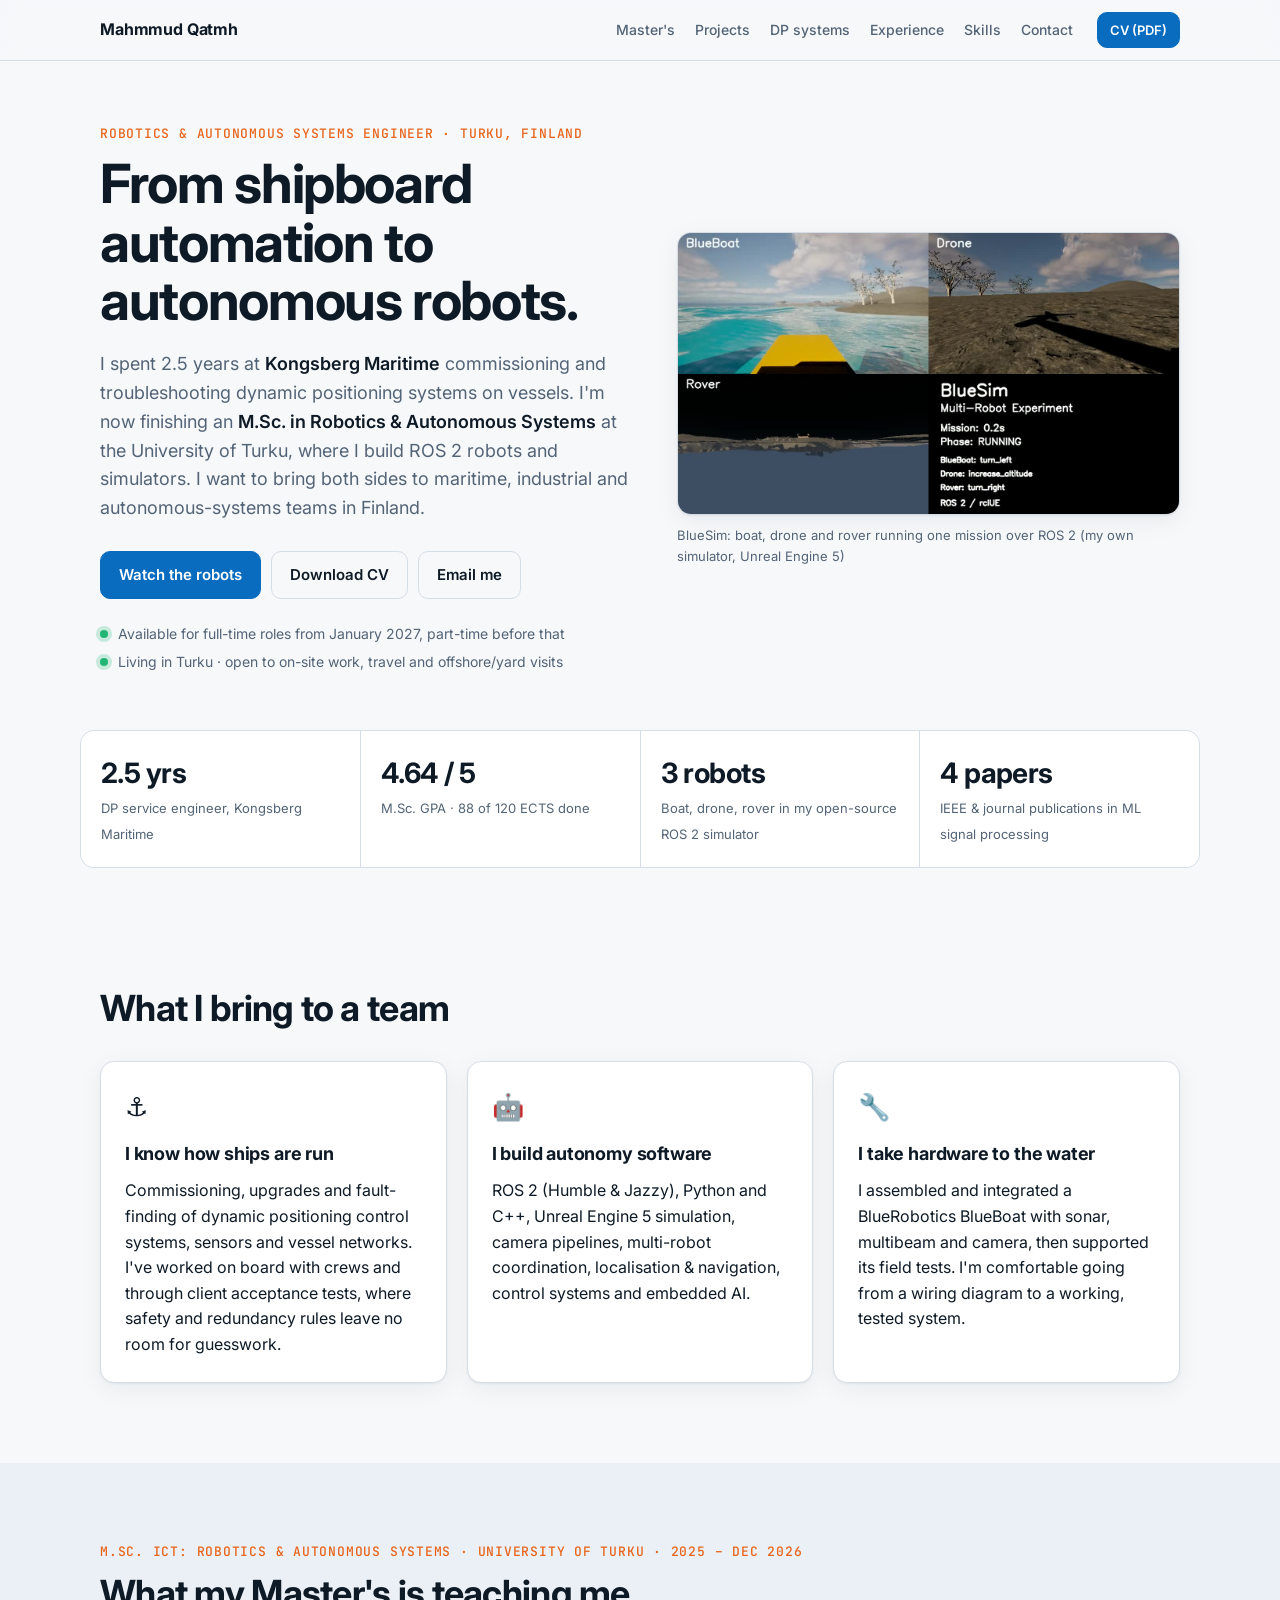
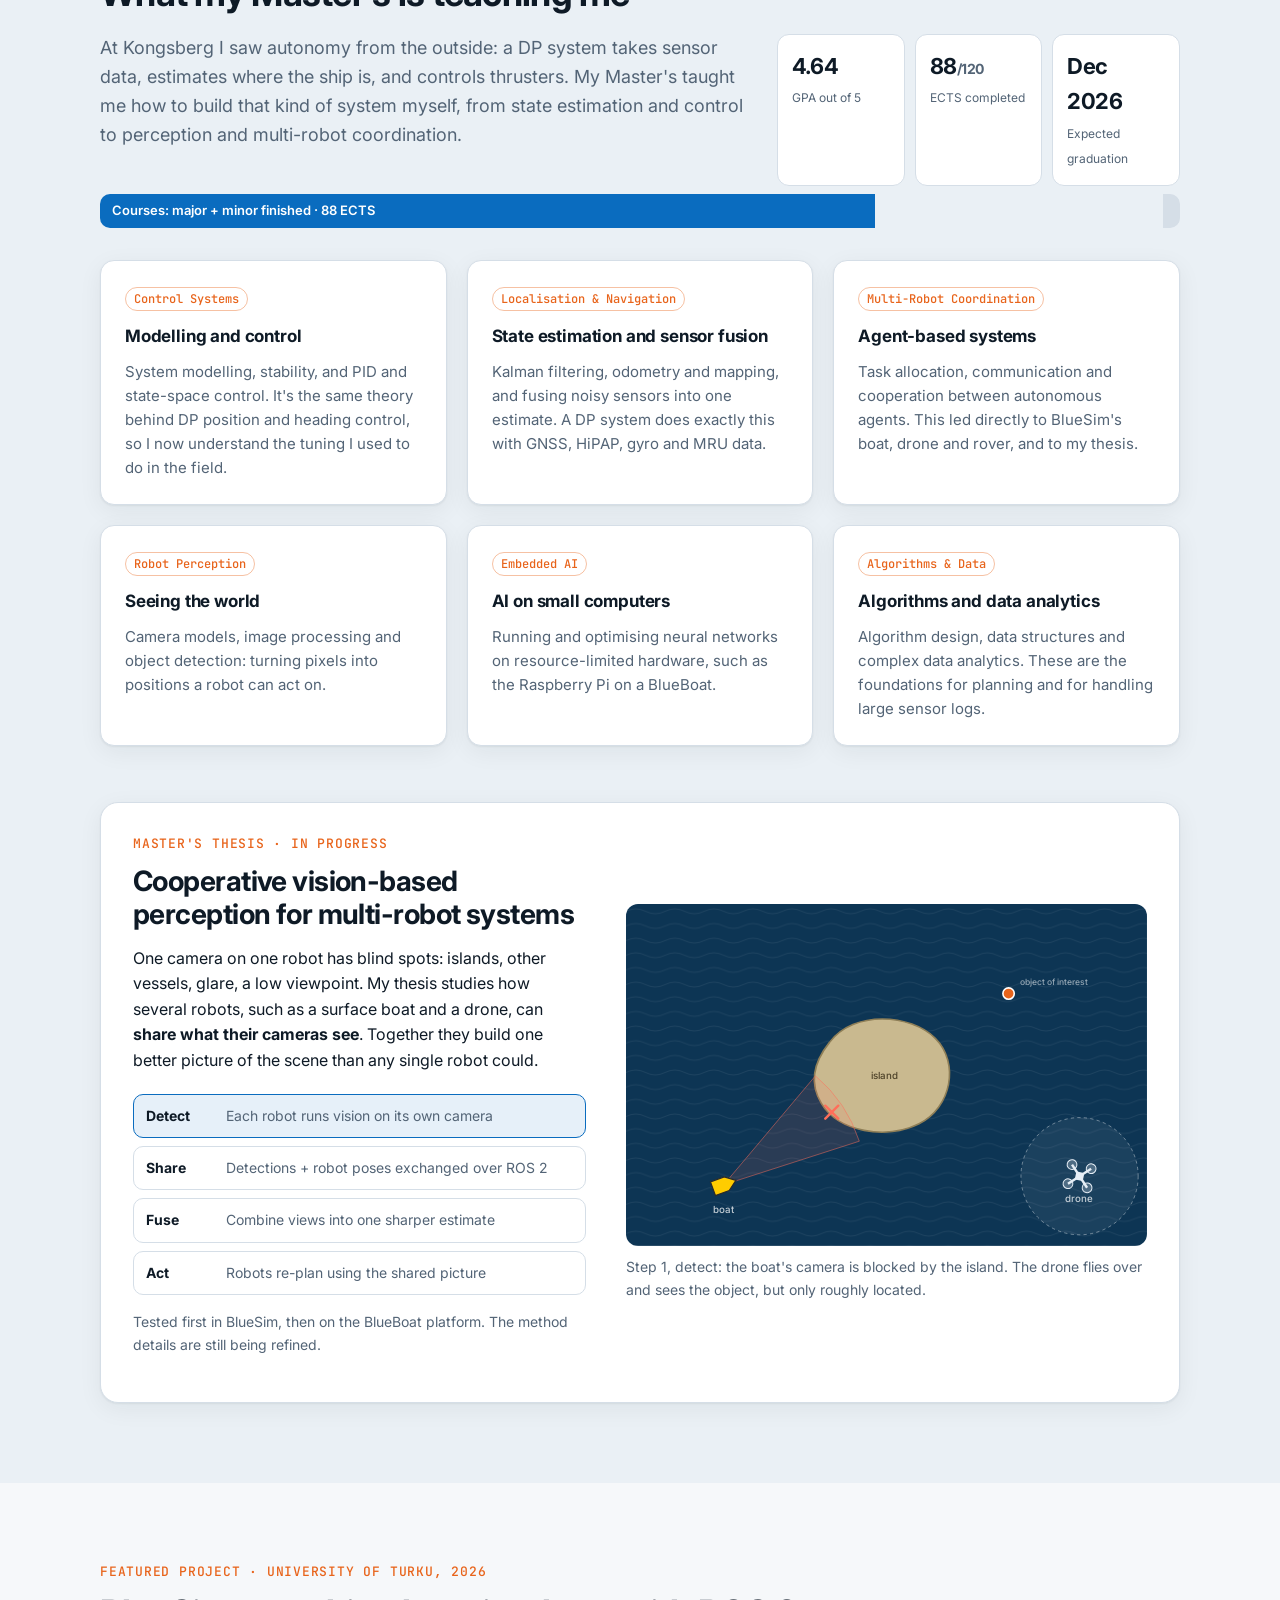
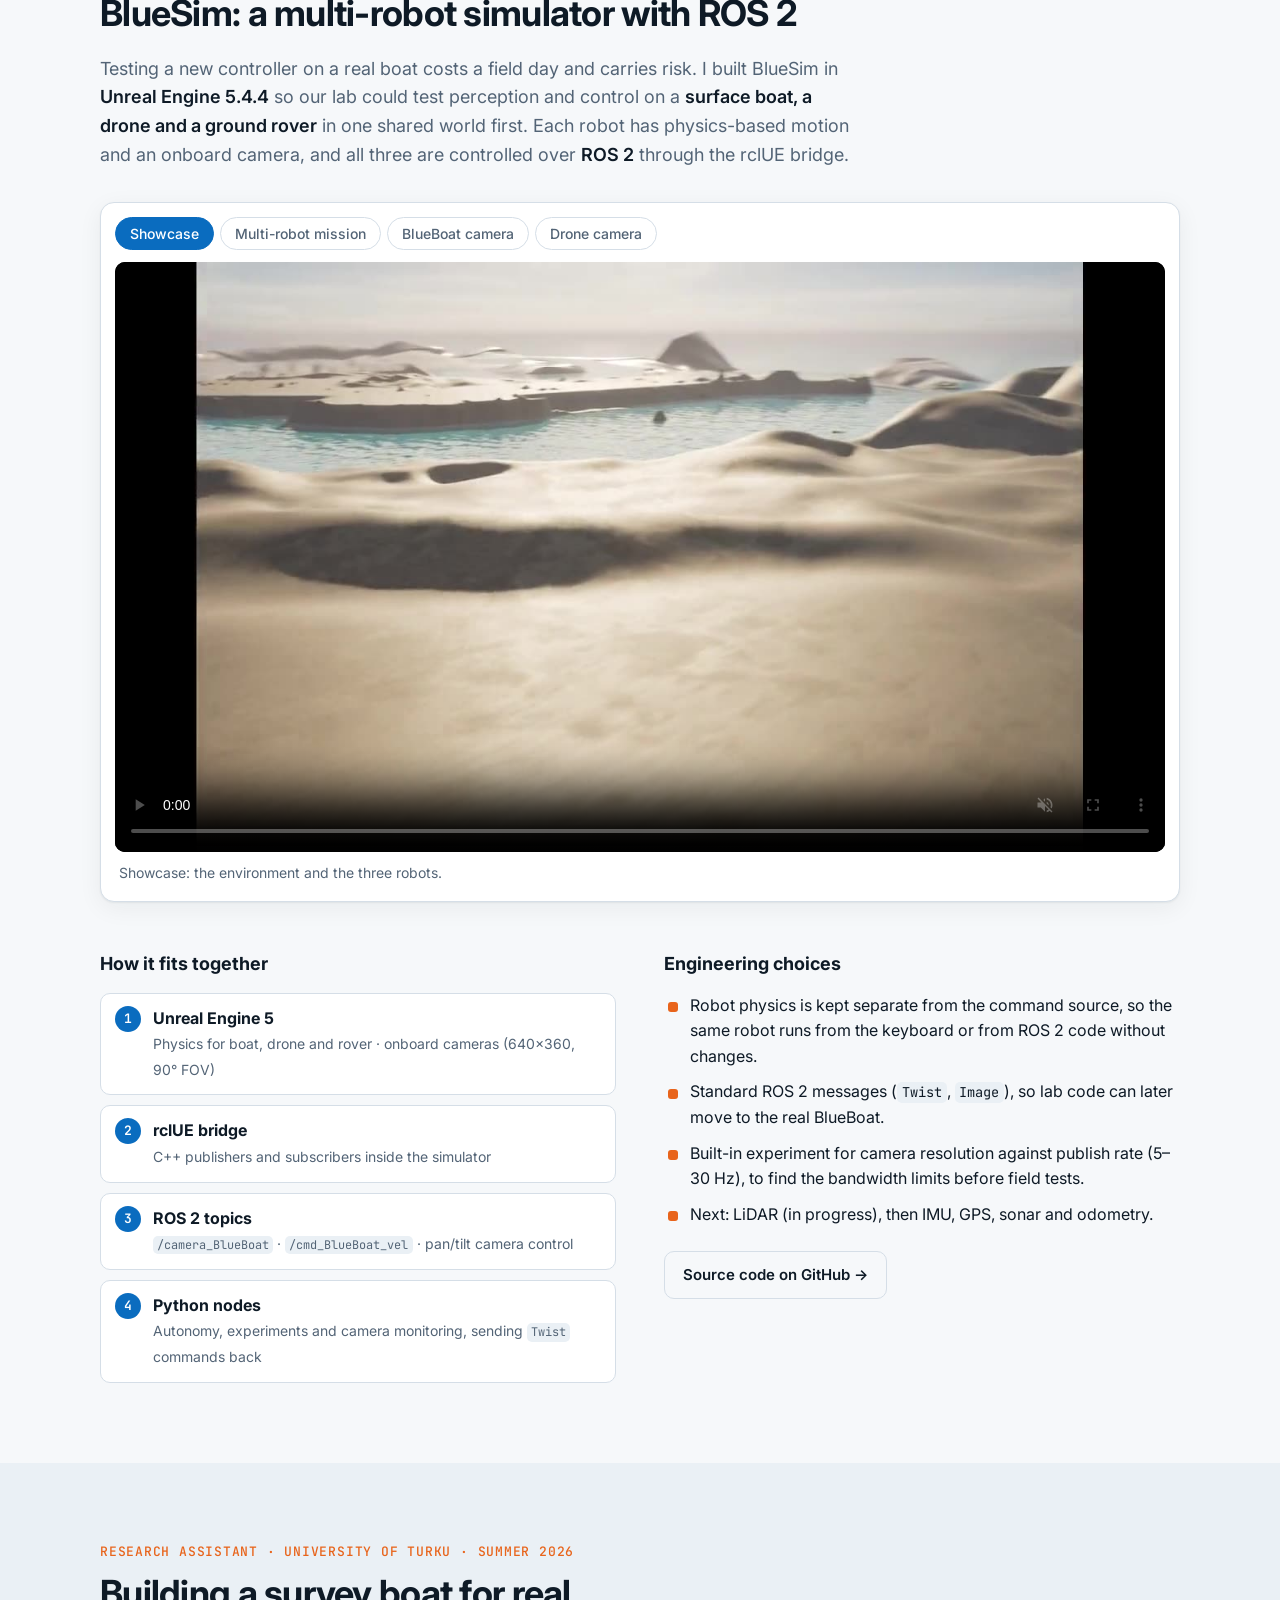
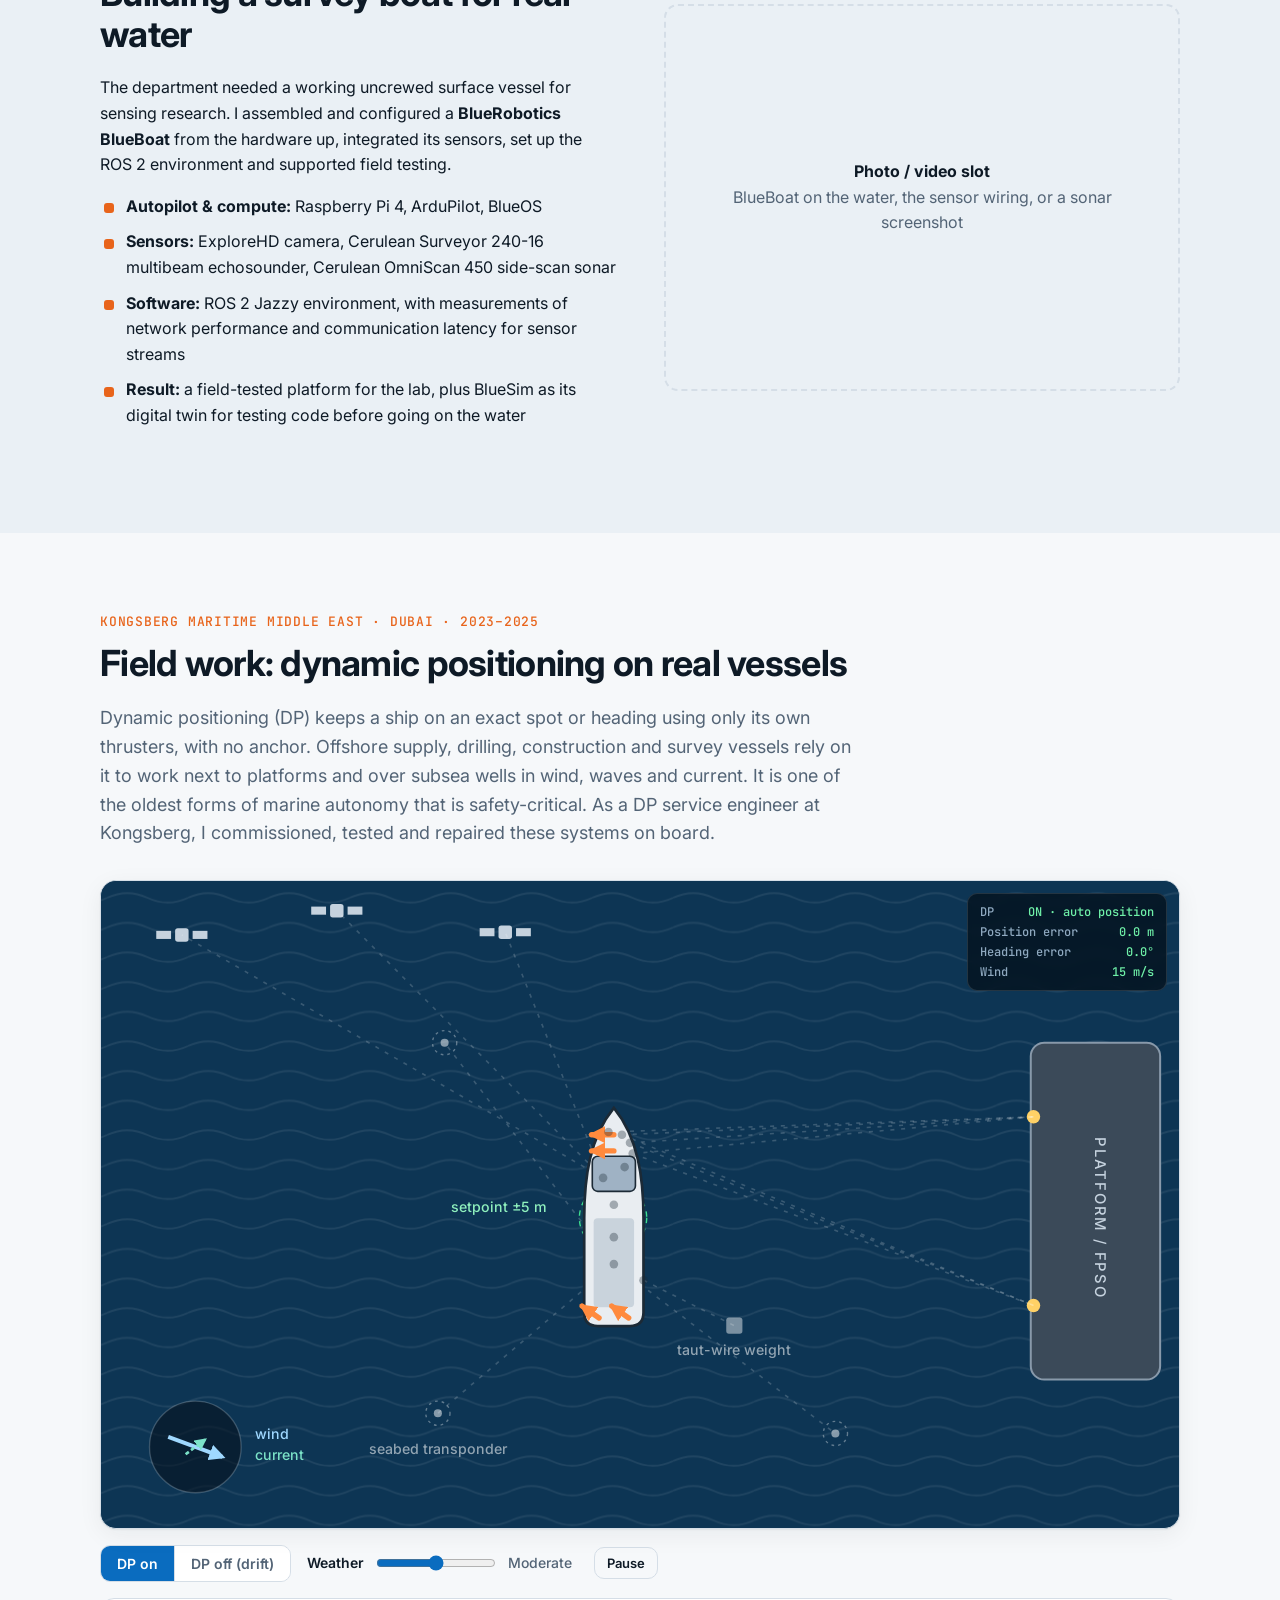
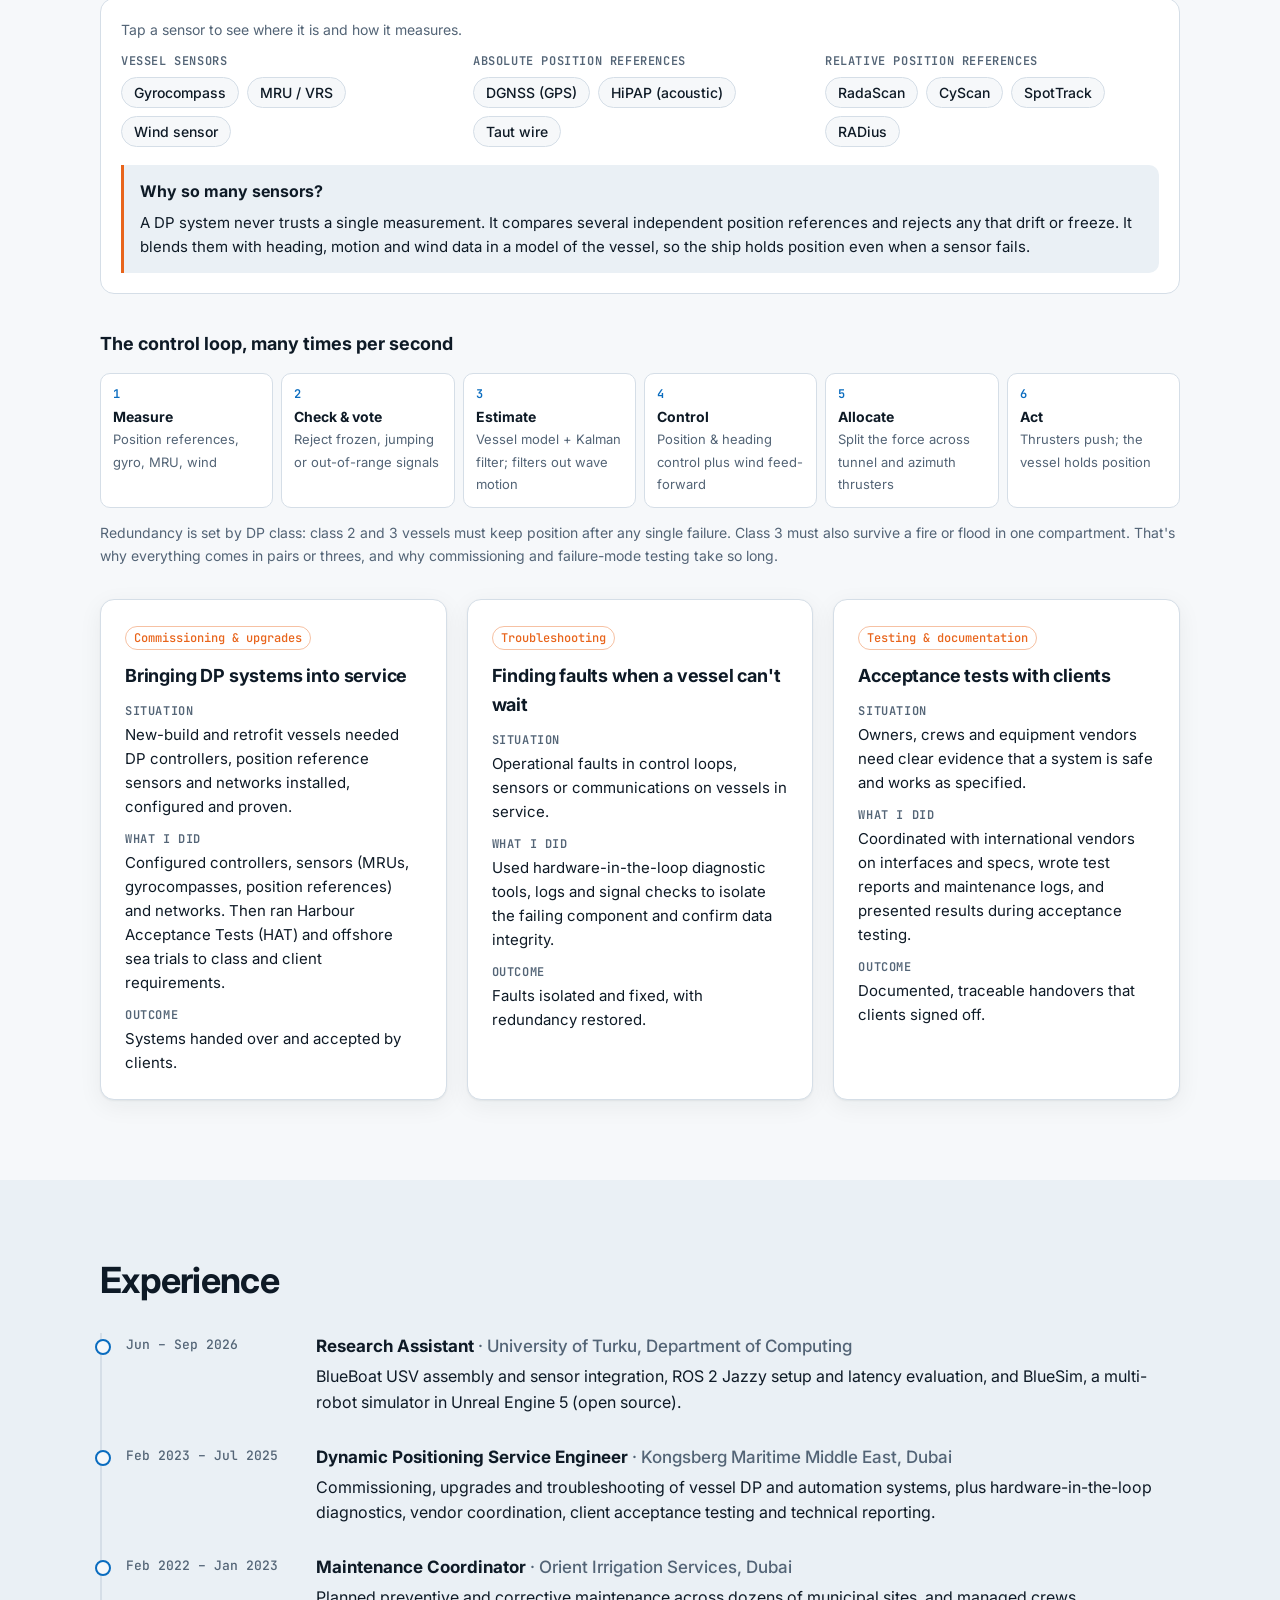
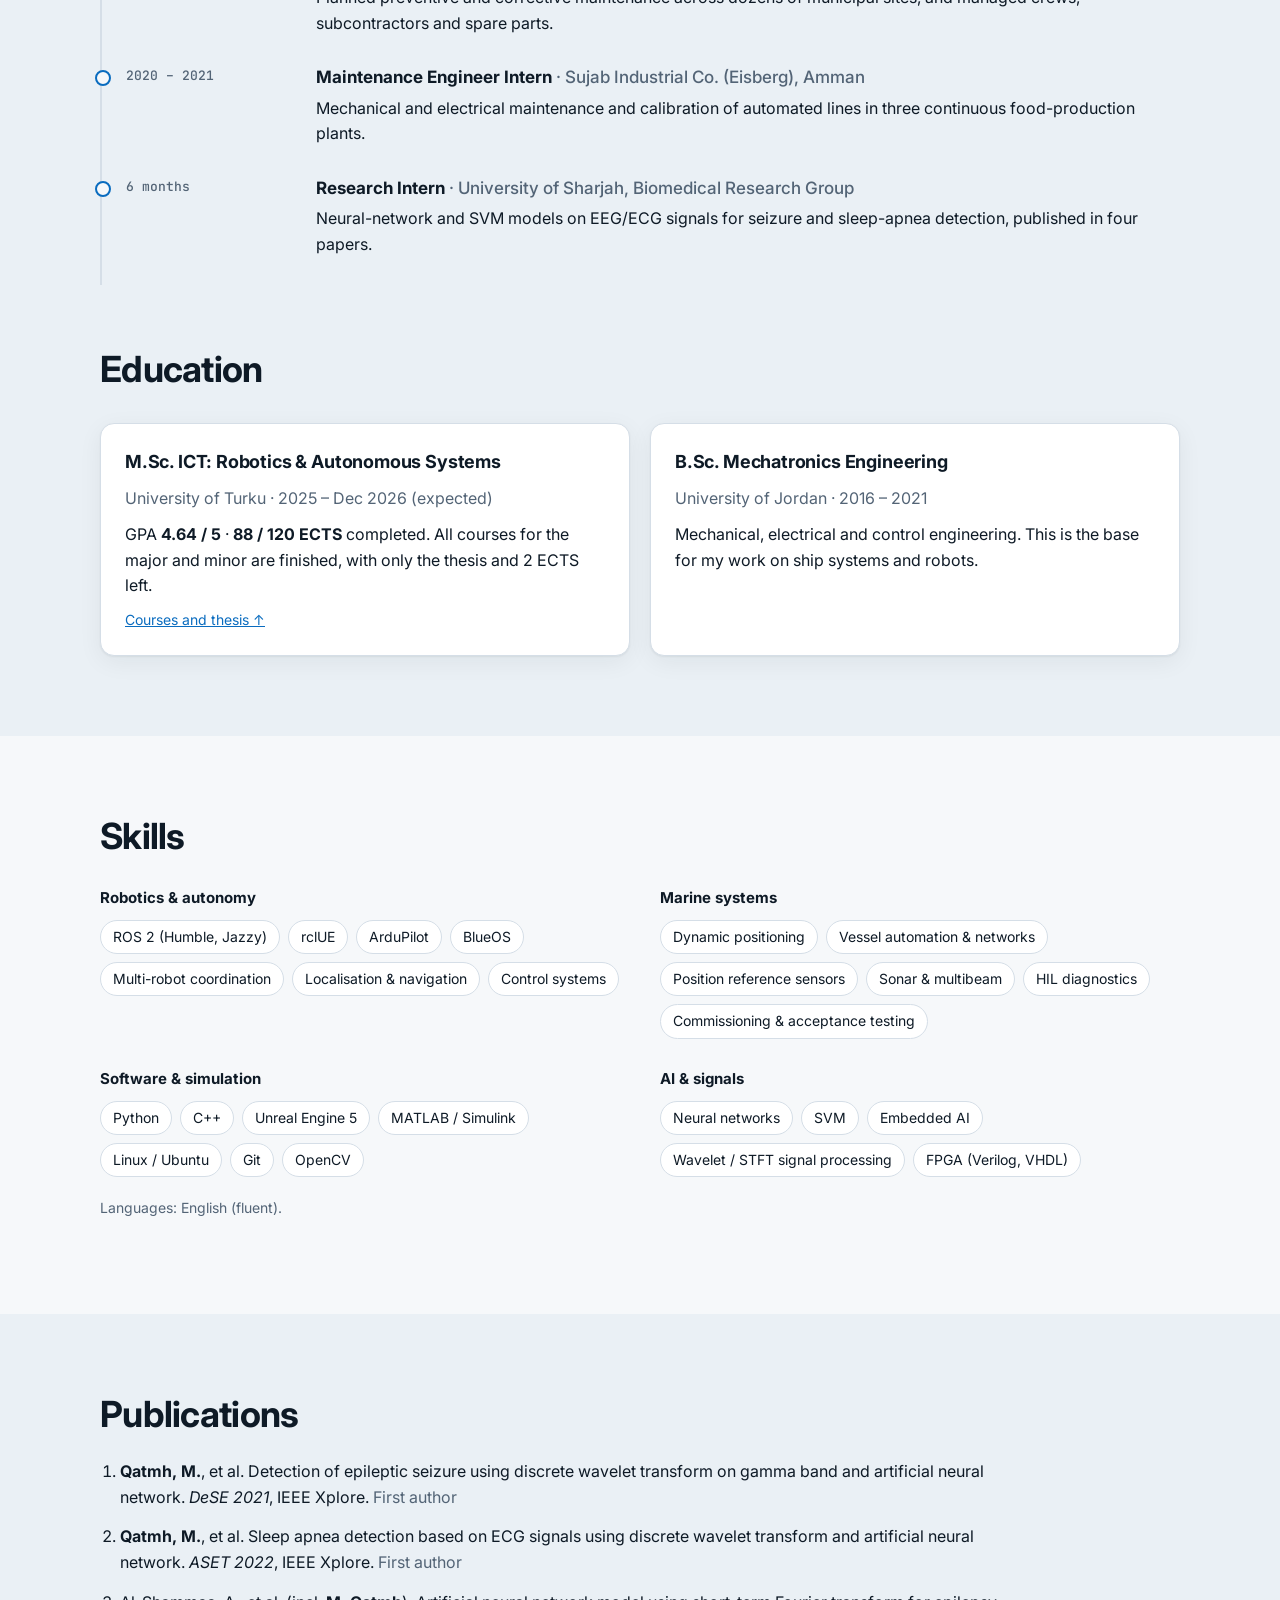
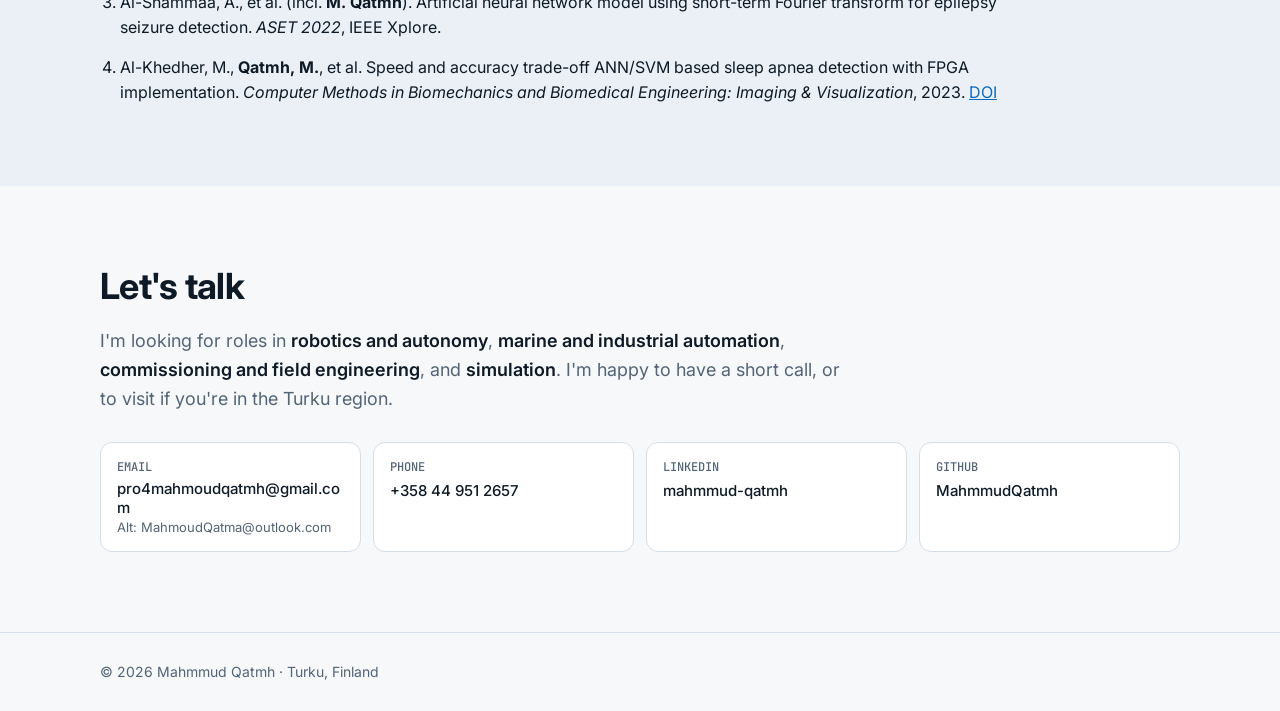
==== index.html @ 2e76149d "Add DP system animation, Master's & thesis section, email panel with both addresses Co-Authored-By: " ====
<!doctype html>
<html lang="en">
<head>
  <meta charset="utf-8">
  <meta name="viewport" content="width=device-width, initial-scale=1">
  <title>Mahmmud Qatmh · Robotics & Marine Automation Engineer</title>
  <meta name="description" content="Robotics and autonomous systems engineer in Turku, Finland. 2.5 years commissioning Kongsberg dynamic positioning systems on ships, M.Sc. Robotics & Autonomous Systems (University of Turku), ROS 2 and Unreal Engine multi-robot simulation.">
  <meta property="og:title" content="Mahmmud Qatmh · Robotics & Marine Automation Engineer">
  <meta property="og:description" content="Ship automation in the field + ROS 2 autonomy research. Based in Turku, Finland.">
  <meta property="og:image" content="media/bluesim-multirobot.jpg">
  <link rel="preconnect" href="https://fonts.googleapis.com">
  <link rel="preconnect" href="https://fonts.gstatic.com" crossorigin>
  <link href="https://fonts.googleapis.com/css2?family=Inter:wght@400;500;600;700&family=JetBrains+Mono:wght@400;500&display=swap" rel="stylesheet">
  <link rel="stylesheet" href="styles.css">
</head>
<body>

<header class="nav">
  <div class="wrap nav-inner">
    <a class="brand" href="#top">Mahmmud Qatmh</a>
    <nav class="nav-links" aria-label="Sections">
      <a href="#msc">Master's</a>
      <a href="#bluesim">Projects</a>
      <a href="#field">DP systems</a>
      <a href="#experience">Experience</a>
      <a href="#skills">Skills</a>
      <a href="#contact">Contact</a>
    </nav>
    <a class="btn btn-small" href="Mahmmud_Qatmh_CV.pdf" download>CV (PDF)</a>
  </div>
</header>

<main id="top">

  <!-- ============ HERO ============ -->
  <section class="hero">
    <div class="wrap hero-grid">
      <div>
        <p class="eyebrow">Robotics &amp; Autonomous Systems Engineer · Turku, Finland</p>
        <h1>From shipboard automation to autonomous robots.</h1>
        <p class="lead">
          I spent 2.5 years at <strong>Kongsberg Maritime</strong> commissioning and troubleshooting
          dynamic positioning systems on vessels. I'm now finishing an
          <strong>M.Sc. in Robotics &amp; Autonomous Systems</strong> at the University of Turku,
          where I build ROS&nbsp;2 robots and simulators. I want to bring both sides to
          maritime, industrial and autonomous-systems teams in Finland.
        </p>
        <div class="cta-row">
          <a class="btn" href="#bluesim">Watch the robots</a>
          <a class="btn btn-ghost" href="Mahmmud_Qatmh_CV.pdf" download>Download CV</a>
          <button type="button" class="btn btn-ghost" data-open-email>Email me</button>
        </div>
        <ul class="status">
          <li><span class="dot"></span>Available for full-time roles from January 2027, part-time before that</li>
          <li><span class="dot"></span>Living in Turku · open to on-site work, travel and offshore/yard visits</li>
          <!-- ADD if true: "Residence permit allows work in Finland" and your Finnish level, e.g. "Finnish: A2, studying" -->
        </ul>
      </div>
      <figure class="hero-media">
        <video src="media/bluesim-multirobot.mp4" poster="media/bluesim-multirobot.jpg" autoplay muted loop playsinline aria-label="BlueSim multi-robot experiment: boat, drone and rover controlled over ROS 2"></video>
        <figcaption>BlueSim: boat, drone and rover running one mission over ROS&nbsp;2 (my own simulator, Unreal Engine 5)</figcaption>
      </figure>
    </div>

    <div class="wrap facts">
      <div class="fact"><b>2.5 yrs</b><span>DP service engineer, Kongsberg Maritime</span></div>
      <div class="fact"><b>4.64 / 5</b><span>M.Sc. GPA · 88 of 120 ECTS done</span></div>
      <div class="fact"><b>3 robots</b><span>Boat, drone, rover in my open-source ROS&nbsp;2 simulator</span></div>
      <div class="fact"><b>4 papers</b><span>IEEE &amp; journal publications in ML signal processing</span></div>
    </div>
  </section>

  <!-- ============ WHAT I BRING ============ -->
  <section class="section">
    <div class="wrap">
      <h2 class="h2">What I bring to a team</h2>
      <div class="cards three">
        <article class="card">
          <div class="icon" aria-hidden="true">⚓</div>
          <h3>I know how ships are run</h3>
          <p>Commissioning, upgrades and fault-finding of dynamic positioning control systems, sensors and
            vessel networks. I've worked on board with crews and through client acceptance tests,
            where safety and redundancy rules leave no room for guesswork.</p>
        </article>
        <article class="card">
          <div class="icon" aria-hidden="true">🤖</div>
          <h3>I build autonomy software</h3>
          <p>ROS&nbsp;2 (Humble &amp; Jazzy), Python and C++, Unreal Engine 5 simulation, camera pipelines,
            multi-robot coordination, localisation &amp; navigation, control systems and embedded AI.</p>
        </article>
        <article class="card">
          <div class="icon" aria-hidden="true">🔧</div>
          <h3>I take hardware to the water</h3>
          <p>I assembled and integrated a BlueRobotics BlueBoat with sonar, multibeam and camera,
            then supported its field tests. I'm comfortable going from a wiring diagram
            to a working, tested system.</p>
        </article>
      </div>
    </div>
  </section>

  <!-- ============ MASTER'S ============ -->
  <section class="section alt" id="msc">
    <div class="wrap">
      <p class="eyebrow">M.Sc. ICT: Robotics &amp; Autonomous Systems · University of Turku · 2025 – Dec 2026</p>
      <h2 class="h2">What my Master's is teaching me</h2>
      <div class="msc-top">
        <p class="lead narrow">At Kongsberg I saw autonomy from the outside: a DP system takes sensor data, estimates where
          the ship is, and controls thrusters. My Master's taught me how to build that kind of system myself, from
          state estimation and control to perception and multi-robot coordination.</p>
        <div class="msc-stats">
          <div><b>4.64</b><span>GPA out of 5</span></div>
          <div><b>88<small>/120</small></b><span>ECTS completed</span></div>
          <div><b>Dec 2026</b><span>Expected graduation</span></div>
        </div>
      </div>
      <div class="progress" role="img" aria-label="88 of 120 ECTS completed; thesis and 2 ECTS remaining">
        <div class="bar done" style="flex:88"><span>Courses: major + minor finished · 88 ECTS</span></div>
        <div class="bar thesis" style="flex:30"><span>Thesis · in progress</span></div>
        <div class="bar rest" style="flex:2"></div>
      </div>

      <div class="cards three learn">
        <article class="card">
          <span class="tag">Control Systems</span>
          <h3>Modelling and control</h3>
          <p>System modelling, stability, and PID and state-space control. It's the same theory behind DP position and heading control, so I now understand the tuning I used to do in the field.</p>
        </article>
        <article class="card">
          <span class="tag">Localisation &amp; Navigation</span>
          <h3>State estimation and sensor fusion</h3>
          <p>Kalman filtering, odometry and mapping, and fusing noisy sensors into one estimate. A DP system does exactly this with GNSS, HiPAP, gyro and MRU data.</p>
        </article>
        <article class="card">
          <span class="tag">Multi-Robot Coordination</span>
          <h3>Agent-based systems</h3>
          <p>Task allocation, communication and cooperation between autonomous agents. This led directly to BlueSim's boat, drone and rover, and to my thesis.</p>
        </article>
        <article class="card">
          <span class="tag">Robot Perception</span>
          <h3>Seeing the world</h3>
          <p>Camera models, image processing and object detection: turning pixels into positions a robot can act on.</p>
        </article>
        <article class="card">
          <span class="tag">Embedded AI</span>
          <h3>AI on small computers</h3>
          <p>Running and optimising neural networks on resource-limited hardware, such as the Raspberry Pi on a BlueBoat.</p>
        </article>
        <article class="card">
          <span class="tag">Algorithms &amp; Data</span>
          <h3>Algorithms and data analytics</h3>
          <p>Algorithm design, data structures and complex data analytics. These are the foundations for planning and for handling large sensor logs.</p>
        </article>
      </div>
      <!-- EDIT the course descriptions above if your course content differed. -->

      <!-- ===== THESIS ===== -->
      <div class="thesis" id="thesis">
        <div class="thesis-text">
          <p class="eyebrow">Master's thesis · in progress</p>
          <h3 class="h2 thesis-title">Cooperative vision-based perception for multi-robot systems</h3>
          <!-- EDIT: put your exact thesis title, supervisor and/or partner company here. -->
          <p>One camera on one robot has blind spots: islands, other vessels, glare, a low viewpoint.
            My thesis studies how several robots, such as a surface boat and a drone, can <b>share what their cameras see</b>.
            Together they build one better picture of the scene than any single robot could.</p>
          <ol class="thesis-steps" id="thesis-steps">
            <li data-step="0"><b>Detect</b><span>Each robot runs vision on its own camera</span></li>
            <li data-step="1"><b>Share</b><span>Detections + robot poses exchanged over ROS&nbsp;2</span></li>
            <li data-step="2"><b>Fuse</b><span>Combine views into one sharper estimate</span></li>
            <li data-step="3"><b>Act</b><span>Robots re-plan using the shared picture</span></li>
          </ol>
          <p class="muted small">Tested first in BlueSim, then on the BlueBoat platform. The method details are still being refined.</p>
        </div>
        <figure class="thesis-fig">
          <svg id="thesis-svg" viewBox="0 0 640 420" role="img" aria-labelledby="thesis-svg-title">
            <title id="thesis-svg-title">Animation: a boat cannot see a target behind an island; a drone sees it from above; they share detections and fuse them into one estimate</title>
          </svg>
          <figcaption id="thesis-caption">Step 1: the boat's camera is blocked by the island.</figcaption>
        </figure>
      </div>
    </div>
  </section>

  <!-- ============ BLUESIM ============ -->
  <section class="section" id="bluesim">
    <div class="wrap">
      <p class="eyebrow">Featured project · University of Turku, 2026</p>
      <h2 class="h2">BlueSim: a multi-robot simulator with ROS&nbsp;2</h2>
      <p class="lead narrow">
        Testing a new controller on a real boat costs a field day and carries risk. I built BlueSim in
        <strong>Unreal Engine 5.4.4</strong> so our lab could test perception and control on a
        <strong>surface boat, a drone and a ground rover</strong> in one shared world first.
        Each robot has physics-based motion and an onboard camera, and all three are controlled over
        <strong>ROS&nbsp;2</strong> through the rclUE bridge.
      </p>

      <div class="player">
        <div class="tabs" role="tablist" aria-label="BlueSim videos">
          <button role="tab" aria-selected="true" data-src="media/bluesim-showcase.mp4" data-poster="media/bluesim-showcase.jpg" data-caption="Showcase: the environment and the three robots.">Showcase</button>
          <button role="tab" aria-selected="false" data-src="media/bluesim-multirobot.mp4" data-poster="media/bluesim-multirobot.jpg" data-caption="Multi-robot experiment: a Python ROS 2 node sends commands to all three robots and shows their camera feeds.">Multi-robot mission</button>
          <button role="tab" aria-selected="false" data-src="media/bluesim-blueboat.mp4" data-poster="media/bluesim-blueboat.jpg" data-caption="BlueBoat onboard camera, streamed to ROS 2 as sensor_msgs/Image.">BlueBoat camera</button>
          <button role="tab" aria-selected="false" data-src="media/bluesim-drone.mp4" data-poster="media/bluesim-drone.jpg" data-caption="Drone onboard camera, recorded through ROS 2.">Drone camera</button>
        </div>
        <video id="bluesim-video" src="media/bluesim-showcase.mp4" poster="media/bluesim-showcase.jpg" controls muted playsinline preload="metadata"></video>
        <p class="caption" id="bluesim-caption">Showcase: the environment and the three robots.</p>
      </div>

      <div class="split">
        <div>
          <h3 class="h3">How it fits together</h3>
          <ol class="flow">
            <li><b>Unreal Engine 5</b><span>Physics for boat, drone and rover · onboard cameras (640×360, 90° FOV)</span></li>
            <li><b>rclUE bridge</b><span>C++ publishers and subscribers inside the simulator</span></li>
            <li><b>ROS&nbsp;2 topics</b><span><code>/camera_BlueBoat</code> · <code>/cmd_BlueBoat_vel</code> · pan/tilt camera control</span></li>
            <li><b>Python nodes</b><span>Autonomy, experiments and camera monitoring, sending <code>Twist</code> commands back</span></li>
          </ol>
        </div>
        <div>
          <h3 class="h3">Engineering choices</h3>
          <ul class="ticks">
            <li>Robot physics is kept separate from the command source, so the same robot runs from the keyboard or from ROS&nbsp;2 code without changes.</li>
            <li>Standard ROS&nbsp;2 messages (<code>Twist</code>, <code>Image</code>), so lab code can later move to the real BlueBoat.</li>
            <li>Built-in experiment for camera resolution against publish rate (5–30&nbsp;Hz), to find the bandwidth limits before field tests.</li>
            <li>Next: LiDAR (in progress), then IMU, GPS, sonar and odometry.</li>
          </ul>
          <a class="btn btn-ghost" href="https://github.com/MahmmudQatmh/BlueSim" target="_blank" rel="noopener">Source code on GitHub →</a>
        </div>
      </div>
    </div>
  </section>

  <!-- ============ BLUEBOAT FIELD BUILD ============ -->
  <section class="section alt">
    <div class="wrap split">
      <div>
        <p class="eyebrow">Research Assistant · University of Turku · Summer 2026</p>
        <h2 class="h2">Building a survey boat for real water</h2>
        <p>
          The department needed a working uncrewed surface vessel for sensing research.
          I assembled and configured a <strong>BlueRobotics BlueBoat</strong> from the hardware up,
          integrated its sensors, set up the ROS&nbsp;2 environment and supported field testing.
        </p>
        <ul class="ticks">
          <li><b>Autopilot &amp; compute:</b> Raspberry Pi 4, ArduPilot, BlueOS</li>
          <li><b>Sensors:</b> ExploreHD camera, Cerulean Surveyor 240-16 multibeam echosounder, Cerulean OmniScan 450 side-scan sonar</li>
          <li><b>Software:</b> ROS&nbsp;2 Jazzy environment, with measurements of network performance and communication latency for sensor streams</li>
          <li><b>Result:</b> a field-tested platform for the lab, plus BlueSim as its digital twin for testing code before going on the water</li>
        </ul>
      </div>
      <!-- REPLACE this placeholder with a photo or short clip of the BlueBoat (e.g. media/blueboat-field.jpg). -->
      <figure class="placeholder">
        <div>
          <b>Photo / video slot</b>
          <span>BlueBoat on the water, the sensor wiring, or a sonar screenshot</span>
        </div>
      </figure>
    </div>
  </section>

  <!-- ============ FIELD WORK (KONGSBERG) ============ -->
  <section class="section" id="field">
    <div class="wrap">
      <p class="eyebrow">Kongsberg Maritime Middle East · Dubai · 2023–2025</p>
      <h2 class="h2">Field work: dynamic positioning on real vessels</h2>
      <p class="lead narrow">
        Dynamic positioning (DP) keeps a ship on an exact spot or heading using only its own thrusters, with no anchor.
        Offshore supply, drilling, construction and survey vessels rely on it to work next to platforms and over subsea wells
        in wind, waves and current. It is one of the oldest forms of marine autonomy that is safety-critical.
        As a DP service engineer at Kongsberg, I commissioned, tested and repaired these systems on board.
      </p>

      <!-- ===== DP interactive ===== -->
      <div class="dp" id="dp">
        <div class="dp-stage">
          <svg id="dp-svg" viewBox="0 0 800 480" role="img" aria-labelledby="dp-svg-title">
            <title id="dp-svg-title">Top-down animation of a vessel in dynamic positioning, with its position reference sensors</title>
          </svg>
          <div class="dp-hud" aria-live="off">
            <div><span>DP</span><b id="hud-mode">ON · auto position</b></div>
            <div><span>Position error</span><b id="hud-pos">0.0 m</b></div>
            <div><span>Heading error</span><b id="hud-hdg">0.0°</b></div>
            <div><span>Wind</span><b id="hud-wind">0 m/s</b></div>
          </div>
        </div>

        <div class="dp-controls">
          <div class="seg" role="group" aria-label="DP mode">
            <button type="button" data-dp="on" aria-pressed="true">DP on</button>
            <button type="button" data-dp="off" aria-pressed="false">DP off (drift)</button>
          </div>
          <label class="slider">Weather
            <input type="range" id="dp-weather" min="0" max="2" step="1" value="1" aria-valuetext="Moderate">
            <output id="dp-weather-label">Moderate</output>
          </label>
          <button type="button" class="btn btn-small btn-ghost" id="dp-pause">Pause</button>
        </div>

        <div class="dp-sensors">
          <p class="dp-hint">Tap a sensor to see where it is and how it measures.</p>
          <div class="sensor-groups">
            <div>
              <h4>Vessel sensors</h4>
              <div class="chips sensor-chips">
                <button type="button" data-sensor="gyro">Gyrocompass</button>
                <button type="button" data-sensor="mru">MRU / VRS</button>
                <button type="button" data-sensor="wind">Wind sensor</button>
              </div>
            </div>
            <div>
              <h4>Absolute position references</h4>
              <div class="chips sensor-chips">
                <button type="button" data-sensor="gnss">DGNSS (GPS)</button>
                <button type="button" data-sensor="hipap">HiPAP (acoustic)</button>
                <button type="button" data-sensor="taut">Taut wire</button>
              </div>
            </div>
            <div>
              <h4>Relative position references</h4>
              <div class="chips sensor-chips">
                <button type="button" data-sensor="radascan">RadaScan</button>
                <button type="button" data-sensor="cyscan">CyScan</button>
                <button type="button" data-sensor="spottrack">SpotTrack</button>
                <button type="button" data-sensor="radius">RADius</button>
              </div>
            </div>
          </div>
          <div class="sensor-info" id="sensor-info">
            <b>Why so many sensors?</b>
            <p>A DP system never trusts a single measurement. It compares several independent position references and
              rejects any that drift or freeze. It blends them with heading, motion and wind data in a model of the vessel,
              so the ship holds position even when a sensor fails.</p>
          </div>
        </div>

        <h3 class="h3 mt-m">The control loop, many times per second</h3>
        <ol class="loop" aria-label="DP control loop">
          <li><b>Measure</b><span>Position references, gyro, MRU, wind</span></li>
          <li><b>Check &amp; vote</b><span>Reject frozen, jumping or out-of-range signals</span></li>
          <li><b>Estimate</b><span>Vessel model + Kalman filter; filters out wave motion</span></li>
          <li><b>Control</b><span>Position &amp; heading control plus wind feed-forward</span></li>
          <li><b>Allocate</b><span>Split the force across tunnel and azimuth thrusters</span></li>
          <li><b>Act</b><span>Thrusters push; the vessel holds position</span></li>
        </ol>
        <p class="muted small">Redundancy is set by DP class: class 2 and 3 vessels must keep position after any single failure.
          Class 3 must also survive a fire or flood in one compartment. That's why everything comes in pairs or threes,
          and why commissioning and failure-mode testing take so long.</p>
      </div>

      <!-- Make these concrete. Recruiters remember numbers and situations.
           Replace the text in each card with a real (anonymised) case:
           vessel type, what was wrong / what had to be delivered, what you did, the outcome. -->
      <div class="cards three">
        <article class="card case">
          <span class="tag">Commissioning &amp; upgrades</span>
          <h3>Bringing DP systems into service</h3>
          <dl>
            <dt>Situation</dt><dd>New-build and retrofit vessels needed DP controllers, position reference sensors and networks installed, configured and proven.</dd>
            <dt>What I did</dt><dd>Configured controllers, sensors (MRUs, gyrocompasses, position references) and networks. Then ran Harbour Acceptance Tests (HAT) and offshore sea trials to class and client requirements.</dd>
            <dt>Outcome</dt><dd>Systems handed over and accepted by clients. <!-- ADD: e.g. "X vessels commissioned", vessel types (PSV, crew boat, dredger…) --></dd>
          </dl>
        </article>
        <article class="card case">
          <span class="tag">Troubleshooting</span>
          <h3>Finding faults when a vessel can't wait</h3>
          <dl>
            <dt>Situation</dt><dd>Operational faults in control loops, sensors or communications on vessels in service.</dd>
            <dt>What I did</dt><dd>Used hardware-in-the-loop diagnostic tools, logs and signal checks to isolate the failing component and confirm data integrity.</dd>
            <dt>Outcome</dt><dd>Faults isolated and fixed, with redundancy restored. <!-- ADD one real example: symptom → root cause → fix → time to resolve --></dd>
          </dl>
        </article>
        <article class="card case">
          <span class="tag">Testing &amp; documentation</span>
          <h3>Acceptance tests with clients</h3>
          <dl>
            <dt>Situation</dt><dd>Owners, crews and equipment vendors need clear evidence that a system is safe and works as specified.</dd>
            <dt>What I did</dt><dd>Coordinated with international vendors on interfaces and specs, wrote test reports and maintenance logs, and presented results during acceptance testing.</dd>
            <dt>Outcome</dt><dd>Documented, traceable handovers that clients signed off. <!-- ADD: FAT/SAT/DP trials you took part in --></dd>
          </dl>
        </article>
      </div>

      <!-- Optional: one anonymised photo (no vessel names / client logos) of a bridge console, thruster room or test setup. -->
    </div>
  </section>

  <!-- ============ EXPERIENCE ============ -->
  <section class="section alt" id="experience">
    <div class="wrap">
      <h2 class="h2">Experience</h2>
      <ol class="timeline">
        <li>
          <div class="when">Jun – Sep 2026</div>
          <div>
            <h3>Research Assistant <span>· University of Turku, Department of Computing</span></h3>
            <p>BlueBoat USV assembly and sensor integration, ROS&nbsp;2 Jazzy setup and latency evaluation, and BlueSim, a multi-robot simulator in Unreal Engine 5 (open source).</p>
          </div>
        </li>
        <li>
          <div class="when">Feb 2023 – Jul 2025</div>
          <div>
            <h3>Dynamic Positioning Service Engineer <span>· Kongsberg Maritime Middle East, Dubai</span></h3>
            <p>Commissioning, upgrades and troubleshooting of vessel DP and automation systems, plus hardware-in-the-loop diagnostics, vendor coordination, client acceptance testing and technical reporting.</p>
          </div>
        </li>
        <li>
          <div class="when">Feb 2022 – Jan 2023</div>
          <div>
            <h3>Maintenance Coordinator <span>· Orient Irrigation Services, Dubai</span></h3>
            <p>Planned preventive and corrective maintenance across dozens of municipal sites, and managed crews, subcontractors and spare parts.</p>
          </div>
        </li>
        <li>
          <div class="when">2020 – 2021</div>
          <div>
            <h3>Maintenance Engineer Intern <span>· Sujab Industrial Co. (Eisberg), Amman</span></h3>
            <p>Mechanical and electrical maintenance and calibration of automated lines in three continuous food-production plants.</p>
          </div>
        </li>
        <li>
          <div class="when">6 months</div>
          <div>
            <h3>Research Intern <span>· University of Sharjah, Biomedical Research Group</span></h3>
            <p>Neural-network and SVM models on EEG/ECG signals for seizure and sleep-apnea detection, published in four papers.</p>
          </div>
        </li>
      </ol>

      <h2 class="h2 mt">Education</h2>
      <div class="cards two">
        <article class="card">
          <h3>M.Sc. ICT: Robotics &amp; Autonomous Systems</h3>
          <p class="muted">University of Turku · 2025 – Dec 2026 (expected)</p>
          <p>GPA <b>4.64 / 5</b> · <b>88 / 120 ECTS</b> completed. All courses for the major and minor are finished, with only the thesis and 2 ECTS left.</p>
          <p class="small"><a href="#msc">Courses and thesis ↑</a></p>
        </article>
        <article class="card">
          <h3>B.Sc. Mechatronics Engineering</h3>
          <p class="muted">University of Jordan · 2016 – 2021</p>
          <p>Mechanical, electrical and control engineering. This is the base for my work on ship systems and robots.</p>
        </article>
      </div>
    </div>
  </section>

  <!-- ============ SKILLS ============ -->
  <section class="section" id="skills">
    <div class="wrap">
      <h2 class="h2">Skills</h2>
      <div class="skills">
        <div><h3>Robotics &amp; autonomy</h3><p class="chips"><span>ROS 2 (Humble, Jazzy)</span><span>rclUE</span><span>ArduPilot</span><span>BlueOS</span><span>Multi-robot coordination</span><span>Localisation &amp; navigation</span><span>Control systems</span></p></div>
        <div><h3>Marine systems</h3><p class="chips"><span>Dynamic positioning</span><span>Vessel automation &amp; networks</span><span>Position reference sensors</span><span>Sonar &amp; multibeam</span><span>HIL diagnostics</span><span>Commissioning &amp; acceptance testing</span></p></div>
        <div><h3>Software &amp; simulation</h3><p class="chips"><span>Python</span><span>C++</span><span>Unreal Engine 5</span><span>MATLAB / Simulink</span><span>Linux / Ubuntu</span><span>Git</span><span>OpenCV</span></p></div>
        <div><h3>AI &amp; signals</h3><p class="chips"><span>Neural networks</span><span>SVM</span><span>Embedded AI</span><span>Wavelet / STFT signal processing</span><span>FPGA (Verilog, VHDL)</span></p></div>
      </div>
      <p class="muted small mt-s">Languages: English (fluent). <!-- ADD: Arabic (native)? Finnish level (even A1/A2 shows commitment) --></p>
    </div>
  </section>

  <!-- ============ PUBLICATIONS ============ -->
  <section class="section alt">
    <div class="wrap">
      <h2 class="h2">Publications</h2>
      <ol class="pubs">
        <li><b>Qatmh, M.</b>, et al. Detection of epileptic seizure using discrete wavelet transform on gamma band and artificial neural network. <i>DeSE 2021</i>, IEEE Xplore. <span class="muted">First author</span></li>
        <li><b>Qatmh, M.</b>, et al. Sleep apnea detection based on ECG signals using discrete wavelet transform and artificial neural network. <i>ASET 2022</i>, IEEE Xplore. <span class="muted">First author</span></li>
        <li>Al-Shammaa, A., et al. (incl. <b>M. Qatmh</b>). Artificial neural network model using short-term Fourier transform for epilepsy seizure detection. <i>ASET 2022</i>, IEEE Xplore.</li>
        <li>Al-Khedher, M., <b>Qatmh, M.</b>, et al. Speed and accuracy trade-off ANN/SVM based sleep apnea detection with FPGA implementation. <i>Computer Methods in Biomechanics and Biomedical Engineering: Imaging &amp; Visualization</i>, 2023. <a href="https://doi.org/10.1080/21681163.2023.2243342" target="_blank" rel="noopener">DOI</a></li>
      </ol>
      <!-- ADD the IEEE Xplore links for papers 1–3 (same links as in your CV). -->
    </div>
  </section>

  <!-- ============ CONTACT ============ -->
  <section class="section contact" id="contact">
    <div class="wrap">
      <h2 class="h2">Let's talk</h2>
      <p class="lead narrow">I'm looking for roles in <b>robotics and autonomy</b>, <b>marine and industrial automation</b>,
        <b>commissioning and field engineering</b>, and <b>simulation</b>. I'm happy to have a short call, or to visit if you're in the Turku region.</p>
      <div class="contact-grid">
        <button type="button" class="contact-item" data-open-email><span>Email</span>pro4mahmoudqatmh@gmail.com<small>Alt: MahmoudQatma@outlook.com</small></button>
        <a class="contact-item" href="tel:+358449512657"><span>Phone</span>+358 44 951 2657</a>
        <a class="contact-item" href="https://www.linkedin.com/in/mahmmud-qatmh" target="_blank" rel="noopener"><span>LinkedIn</span>mahmmud-qatmh</a>
        <a class="contact-item" href="https://github.com/MahmmudQatmh" target="_blank" rel="noopener"><span>GitHub</span>MahmmudQatmh</a>
      </div>
    </div>
  </section>
</main>

<dialog class="email-dialog" id="email-dialog" aria-labelledby="email-title">
  <form method="dialog" class="email-close-form"><button class="email-close" aria-label="Close">×</button></form>
  <h2 id="email-title">Email me</h2>
  <div class="email-row">
    <div><span class="email-label">Main</span><b>pro4mahmoudqatmh@gmail.com</b></div>
    <div class="email-actions">
      <button type="button" class="btn btn-small btn-ghost" data-copy="pro4mahmoudqatmh@gmail.com">Copy</button>
      <a class="btn btn-small" href="mailto:pro4mahmoudqatmh@gmail.com">Open mail app</a>
    </div>
  </div>
  <div class="email-row">
    <div><span class="email-label">Alternative</span><b>MahmoudQatma@outlook.com</b></div>
    <div class="email-actions">
      <button type="button" class="btn btn-small btn-ghost" data-copy="MahmoudQatma@outlook.com">Copy</button>
      <a class="btn btn-small btn-ghost" href="mailto:MahmoudQatma@outlook.com">Open mail app</a>
    </div>
  </div>
  <p class="muted small" id="copy-status" aria-live="polite"></p>
</dialog>

<footer class="footer">
  <div class="wrap">© 2026 Mahmmud Qatmh · Turku, Finland</div>
</footer>

<script src="main.js"></script>
<script src="dp.js"></script>
<script src="thesis.js"></script>
</body>
</html>
---- styles.css ----
:root {
  --bg: #f6f8fa;
  --bg-alt: #eaf0f5;
  --surface: #ffffff;
  --text: #0e1a26;
  --muted: #536476;
  --line: #d5dee7;
  --accent: #0a6cbf;      /* sea blue */
  --accent-ink: #ffffff;
  --signal: #e8641b;      /* bridge-console orange */
  --radius: 14px;
  --shadow: 0 1px 2px rgba(14, 26, 38, .06), 0 6px 24px rgba(14, 26, 38, .06);
  --dp-sea: #0d3554;
  --dp-wave: rgba(255,255,255,.14);
  --ok: #22b573;
  color-scheme: light;
}
@media (prefers-color-scheme: dark) {
  :root {
    --bg: #0b1520;
    --bg-alt: #0f1d2b;
    --surface: #132536;
    --text: #e6eef6;
    --muted: #93a7ba;
    --line: #22384d;
    --accent: #4aa8f0;
    --accent-ink: #06121d;
    --signal: #ff8a3d;
    --shadow: none;
    --dp-sea: #082338;
    color-scheme: dark;
  }
}

* { box-sizing: border-box; }
html { scroll-behavior: smooth; scroll-padding-top: 72px; }
body {
  margin: 0;
  background: var(--bg);
  color: var(--text);
  font: 16px/1.6 Inter, system-ui, -apple-system, "Segoe UI", sans-serif;
  -webkit-font-smoothing: antialiased;
}
img, video { max-width: 100%; display: block; }
a { color: var(--accent); }
code { font: .85em "JetBrains Mono", ui-monospace, monospace; background: var(--bg-alt); padding: .1em .35em; border-radius: 5px; }
.wrap { max-width: 1120px; margin: 0 auto; padding: 0 20px; }

/* nav */
.nav { position: sticky; top: 0; z-index: 10; background: color-mix(in srgb, var(--bg) 88%, transparent); backdrop-filter: blur(10px); border-bottom: 1px solid var(--line); }
.nav-inner { display: flex; align-items: center; gap: 24px; height: 60px; }
.brand { font-weight: 700; color: var(--text); text-decoration: none; letter-spacing: -.01em; }
.nav-links { display: flex; gap: 20px; margin-left: auto; }
.nav-links a { color: var(--muted); text-decoration: none; font-size: 14px; font-weight: 500; }
.nav-links a:hover { color: var(--text); }

/* buttons */
.btn { display: inline-block; background: var(--accent); color: var(--accent-ink); padding: 11px 18px; border-radius: 10px; font-weight: 600; font-size: 15px; text-decoration: none; border: 1px solid var(--accent); transition: transform .15s, filter .15s; }
.btn:hover { filter: brightness(1.08); transform: translateY(-1px); }
.btn-ghost { background: transparent; color: var(--text); border-color: var(--line); }
.btn-small { padding: 7px 12px; font-size: 13px; }

/* hero */
.hero { padding: 64px 0 40px; }
.hero-grid { display: grid; grid-template-columns: 1.05fr 1fr; gap: 48px; align-items: center; }
.eyebrow { font: 500 13px/1.4 "JetBrains Mono", monospace; text-transform: uppercase; letter-spacing: .06em; color: var(--signal); margin: 0 0 12px; }
h1 { font-size: clamp(34px, 5vw, 54px); line-height: 1.08; letter-spacing: -.025em; margin: 0 0 20px; text-wrap: balance; }
.lead { font-size: 18px; color: var(--muted); margin: 0 0 28px; }
.lead strong, .lead b { color: var(--text); font-weight: 600; }
.lead.narrow { max-width: 760px; }
.cta-row { display: flex; flex-wrap: wrap; gap: 10px; margin-bottom: 24px; }
.status { list-style: none; padding: 0; margin: 0; display: grid; gap: 6px; font-size: 14px; color: var(--muted); }
.status li { display: flex; align-items: center; gap: 10px; }
.dot { width: 8px; height: 8px; border-radius: 50%; background: #22b573; box-shadow: 0 0 0 4px color-mix(in srgb, #22b573 22%, transparent); flex: none; }
.hero-media { margin: 0; }
.hero-media video { width: 100%; border-radius: var(--radius); box-shadow: var(--shadow); border: 1px solid var(--line); aspect-ratio: 16/9; object-fit: cover; background: #000; }
.hero-media figcaption { font-size: 13px; color: var(--muted); margin-top: 10px; }

.facts { display: grid; grid-template-columns: repeat(4, 1fr); gap: 1px; background: var(--line); border: 1px solid var(--line); border-radius: var(--radius); overflow: hidden; margin-top: 56px; padding: 0; }
.fact { background: var(--surface); padding: 20px; }
.fact b { display: block; font-size: 28px; letter-spacing: -.02em; }
.fact span { font-size: 13px; color: var(--muted); }

/* sections */
.section { padding: 80px 0; }
.section.alt { background: var(--bg-alt); }
.h2 { font-size: clamp(26px, 3.4vw, 36px); letter-spacing: -.02em; line-height: 1.15; margin: 0 0 20px; }
.h3 { font-size: 18px; margin: 0 0 14px; }
.mt { margin-top: 64px; }
.mt-s { margin-top: 20px; }
.muted { color: var(--muted); }
.small { font-size: 14px; }

.cards { display: grid; gap: 20px; margin-top: 32px; }
.cards.three { grid-template-columns: repeat(3, 1fr); }
.cards.two { grid-template-columns: repeat(2, 1fr); }
.card { background: var(--surface); border: 1px solid var(--line); border-radius: var(--radius); padding: 24px; box-shadow: var(--shadow); }
.card h3 { margin: 0 0 10px; font-size: 18px; letter-spacing: -.01em; }
.card p { margin: 0 0 10px; }
.card p:last-child { margin-bottom: 0; }
.icon { font-size: 26px; margin-bottom: 12px; }
.tag { display: inline-block; font: 500 12px "JetBrains Mono", monospace; color: var(--signal); border: 1px solid color-mix(in srgb, var(--signal) 40%, transparent); padding: 3px 8px; border-radius: 999px; margin-bottom: 12px; }
.case dl { margin: 0; font-size: 15px; }
.case dt { font: 600 12px "JetBrains Mono", monospace; text-transform: uppercase; letter-spacing: .05em; color: var(--muted); margin-top: 12px; }
.case dd { margin: 4px 0 0; }

/* player */
.player { margin-top: 32px; background: var(--surface); border: 1px solid var(--line); border-radius: var(--radius); padding: 14px; box-shadow: var(--shadow); }
.tabs { display: flex; flex-wrap: wrap; gap: 6px; margin-bottom: 12px; }
.tabs button { font: 500 14px Inter, sans-serif; background: transparent; color: var(--muted); border: 1px solid var(--line); padding: 7px 14px; border-radius: 999px; cursor: pointer; }
.tabs button[aria-selected="true"] { background: var(--accent); color: var(--accent-ink); border-color: var(--accent); }
.player video { width: 100%; aspect-ratio: 16/9; background: #000; border-radius: 10px; object-fit: contain; }
.caption { font-size: 14px; color: var(--muted); margin: 10px 4px 2px; }

.split { display: grid; grid-template-columns: 1fr 1fr; gap: 48px; margin-top: 48px; align-items: start; }
.section > .wrap.split { margin-top: 0; align-items: center; }
.flow { list-style: none; counter-reset: s; padding: 0; margin: 0; display: grid; gap: 10px; }
.flow li { counter-increment: s; position: relative; background: var(--surface); border: 1px solid var(--line); border-radius: 10px; padding: 12px 14px 12px 52px; }
.flow li::before { content: counter(s); position: absolute; left: 14px; top: 12px; width: 26px; height: 26px; border-radius: 50%; background: var(--accent); color: var(--accent-ink); font: 600 13px/26px "JetBrains Mono", monospace; text-align: center; }
.flow b { display: block; }
.flow span { font-size: 14px; color: var(--muted); }
.ticks { list-style: none; padding: 0; margin: 0 0 24px; display: grid; gap: 10px; }
.ticks li { position: relative; padding-left: 26px; }
.ticks li::before { content: ""; position: absolute; left: 4px; top: .6em; width: 10px; height: 10px; border-radius: 3px; background: var(--signal); }

.placeholder { margin: 0; aspect-ratio: 4/3; border: 2px dashed var(--line); border-radius: var(--radius); display: grid; place-items: center; text-align: center; color: var(--muted); padding: 24px; }
.placeholder b { display: block; color: var(--text); }

/* timeline */
.timeline { list-style: none; padding: 0; margin: 32px 0 0; border-left: 2px solid var(--line); }
.timeline li { display: grid; grid-template-columns: 170px 1fr; gap: 20px; padding: 0 0 28px 24px; position: relative; }
.timeline li::before { content: ""; position: absolute; left: -7px; top: 6px; width: 12px; height: 12px; border-radius: 50%; background: var(--bg); border: 2px solid var(--accent); }
.when { font: 500 13px/1.9 "JetBrains Mono", monospace; color: var(--muted); }
.timeline h3 { margin: 0 0 4px; font-size: 17px; }
.timeline h3 span { font-weight: 500; color: var(--muted); }
.timeline p { margin: 0; }

/* skills */
.skills { display: grid; grid-template-columns: repeat(2, 1fr); gap: 28px 40px; margin-top: 28px; }
.skills h3 { font-size: 15px; margin: 0 0 10px; }
.chips { display: flex; flex-wrap: wrap; gap: 8px; margin: 0; }
.chips span { background: var(--surface); border: 1px solid var(--line); border-radius: 999px; padding: 5px 12px; font-size: 14px; }

.pubs { padding-left: 20px; margin: 24px 0 0; display: grid; gap: 14px; max-width: 900px; }

/* contact */
.contact-grid { display: grid; grid-template-columns: repeat(4, 1fr); gap: 12px; margin-top: 28px; }
.contact-item { background: var(--surface); border: 1px solid var(--line); border-radius: 12px; padding: 16px; color: var(--text); text-decoration: none; font-weight: 500; font-size: 15px; overflow-wrap: anywhere; transition: border-color .15s; }
.contact-item:hover { border-color: var(--accent); }
.contact-item span { display: block; font: 500 12px "JetBrains Mono", monospace; text-transform: uppercase; color: var(--muted); margin-bottom: 4px; }

.footer { border-top: 1px solid var(--line); padding: 28px 0; font-size: 14px; color: var(--muted); }

/* responsive */
@media (max-width: 900px) {
  .hero-grid, .split, .cards.three, .cards.two, .skills { grid-template-columns: 1fr; }
  .facts, .contact-grid { grid-template-columns: repeat(2, 1fr); }
  .nav-links { display: none; }
  .nav-inner .btn-small { margin-left: auto; }
  .hero { padding-top: 40px; }
  .section { padding: 56px 0; }
}
@media (max-width: 560px) {
  .wrap { padding: 0 16px; }
  .timeline li { grid-template-columns: 1fr; gap: 2px; }
  .contact-grid { grid-template-columns: 1fr; }
  .fact b { font-size: 22px; }
}
@media (prefers-reduced-motion: reduce) {
  html { scroll-behavior: auto; }
  .btn { transition: none; }
}

/* ---------- email dialog ---------- */
button.btn { cursor: pointer; font-family: inherit; }
button.contact-item { text-align: left; cursor: pointer; font-family: inherit; width: 100%; }
.contact-item small { display: block; font-size: 13px; color: var(--muted); font-weight: 400; margin-top: 2px; }
.email-dialog { border: 1px solid var(--line); border-radius: 16px; padding: 28px; width: min(520px, calc(100vw - 32px)); background: var(--surface); color: var(--text); box-shadow: 0 20px 60px rgba(0,0,0,.3); }
.email-dialog::backdrop { background: rgba(6, 14, 22, .55); backdrop-filter: blur(2px); }
.email-dialog h2 { margin: 0 0 16px; font-size: 22px; }
.email-close-form { position: absolute; top: 10px; right: 12px; margin: 0; }
.email-close { background: none; border: 0; font-size: 26px; line-height: 1; color: var(--muted); cursor: pointer; padding: 4px 8px; }
.email-row { display: flex; flex-wrap: wrap; align-items: center; justify-content: space-between; gap: 12px; padding: 14px 0; border-top: 1px solid var(--line); }
.email-row b { overflow-wrap: anywhere; }
.email-label { display: block; font: 500 12px "JetBrains Mono", monospace; text-transform: uppercase; color: var(--muted); }
.email-actions { display: flex; gap: 8px; }

/* ---------- master's ---------- */
.msc-top { display: grid; grid-template-columns: 1.6fr 1fr; gap: 32px; align-items: start; }
.msc-stats { display: grid; grid-template-columns: repeat(3, 1fr); gap: 10px; }
.msc-stats div { background: var(--surface); border: 1px solid var(--line); border-radius: 12px; padding: 14px; }
.msc-stats b { display: block; font-size: 22px; letter-spacing: -.02em; }
.msc-stats small { font-size: 14px; color: var(--muted); }
.msc-stats span { font-size: 12px; color: var(--muted); }
.progress { display: flex; gap: 3px; height: 34px; border-radius: 10px; overflow: hidden; margin: 8px 0 0; }
.progress .bar { display: flex; align-items: center; padding: 0 12px; font-size: 13px; font-weight: 600; white-space: nowrap; overflow: hidden; }
.progress .done { background: var(--accent); color: var(--accent-ink); }
.progress .thesis { background: repeating-linear-gradient(-45deg, color-mix(in srgb, var(--signal) 85%, transparent) 0 8px, var(--signal) 8px 16px); color: #fff; }
.progress .rest { background: var(--line); padding: 0; }
.learn .card h3 { font-size: 17px; }
.learn .card p { font-size: 15px; color: var(--muted); }

.thesis { display: grid; grid-template-columns: 1fr 1.15fr; gap: 40px; margin-top: 56px; padding: 32px; background: var(--surface); border: 1px solid var(--line); border-radius: 18px; box-shadow: var(--shadow); align-items: center; }
.thesis-title { font-size: clamp(22px, 2.6vw, 28px); margin-bottom: 14px; }
.thesis-steps { list-style: none; padding: 0; margin: 20px 0 16px; display: grid; gap: 8px; }
.thesis-steps li { display: grid; grid-template-columns: 70px 1fr; gap: 10px; align-items: baseline; padding: 10px 12px; border: 1px solid var(--line); border-radius: 10px; cursor: pointer; transition: background .2s, border-color .2s; }
.thesis-steps li b { font-size: 14px; }
.thesis-steps li span { font-size: 14px; color: var(--muted); }
.thesis-steps li.on { border-color: var(--accent); background: color-mix(in srgb, var(--accent) 10%, transparent); }
.thesis-steps li:focus-visible { outline: 2px solid var(--accent); outline-offset: 2px; }
.thesis-fig { margin: 0; }
.thesis-fig svg { width: 100%; height: auto; border-radius: 12px; display: block; }
.thesis-fig figcaption { font-size: 14px; color: var(--muted); margin-top: 10px; min-height: 3em; }

/* shared SVG styles */
.lbl { font: 500 12px Inter, sans-serif; fill: rgba(255,255,255,.75); }
.small-lbl { font-size: 10.5px; fill: rgba(255,255,255,.55); }
#thesis-svg .island { fill: #c9b98f; stroke: #8f7f57; stroke-width: 2; }
#thesis-svg .island + .lbl { fill: #4d4229; }
#thesis-svg .target { fill: var(--signal); stroke: #fff; stroke-width: 2; }
#thesis-svg .cone { fill: rgba(120, 200, 255, .16); stroke: rgba(120, 200, 255, .55); stroke-width: 1.2; transition: fill .3s, stroke .3s; }
#thesis-svg .boat-cone.is-blocked { fill: rgba(255, 110, 90, .12); stroke: rgba(255, 110, 90, .5); }
#thesis-svg .blocked line { stroke: #ff6e5a; stroke-width: 3; stroke-linecap: round; }
#thesis-svg .drone-foot { fill: rgba(255,255,255,.06); stroke: rgba(255,255,255,.4); stroke-dasharray: 4 4; }
#thesis-svg .ell { fill: none; stroke-width: 2; transition: opacity .4s; }
#thesis-svg .ell-drone { stroke: #ffd166; stroke-dasharray: 5 4; }
#thesis-svg .ell-drone.dim { opacity: .35 !important; }
#thesis-svg .ell-fused { stroke: #3ee08f; stroke-width: 3; fill: rgba(62, 224, 143, .15); }
#thesis-svg .comm { stroke: #b5a8ff; stroke-width: 1.5; stroke-dasharray: 3 5; transition: opacity .3s; }
#thesis-svg .pkt { fill: #b5a8ff; transition: opacity .3s; }
#thesis-svg .comm-lbl { fill: #d5ceff; }
#thesis-svg .plan { fill: none; stroke: #3ee08f; stroke-width: 2.5; stroke-dasharray: 6 6; transition: opacity .3s; }
#thesis-svg .boat path { fill: #ffcc00; stroke: #2a2a2a; stroke-width: 1.5; }
#thesis-svg .drone line { stroke: #e6eef6; stroke-width: 3; }
#thesis-svg .drone .rotor { fill: rgba(230,238,246,.25); stroke: #e6eef6; stroke-width: 1.2; }
#thesis-svg .drone rect { fill: #e6eef6; }

/* ---------- DP ---------- */
.dp { margin-top: 32px; }
.dp-stage { position: relative; border-radius: 16px; overflow: hidden; border: 1px solid var(--line); box-shadow: var(--shadow); background: var(--dp-sea); }
#dp-svg { width: 100%; height: auto; display: block; }
.dp-hud { position: absolute; top: 12px; right: 12px; display: grid; gap: 4px; background: rgba(4, 14, 24, .72); border: 1px solid rgba(255,255,255,.12); border-radius: 10px; padding: 10px 12px; font: 500 12px "JetBrains Mono", monospace; color: #cfe3f5; min-width: 200px; backdrop-filter: blur(4px); }
.dp-hud div { display: flex; justify-content: space-between; gap: 14px; }
.dp-hud span { color: #8fa9c0; }
.dp-hud b { color: #6ff0a8; font-weight: 500; }
.dp-hud .warn b { color: #ff9b5c; }

#dp-svg .tp { fill: none; stroke: rgba(255,255,255,.35); stroke-dasharray: 2 3; }
#dp-svg .tp-core { fill: rgba(255,255,255,.5); }
#dp-svg .clump { fill: rgba(255,255,255,.45); }
#dp-svg .platform rect { fill: #3b4a59; stroke: #8899aa; stroke-width: 1.5; }
#dp-svg .platform .lbl { fill: #c5d2de; letter-spacing: .12em; font-size: 11px; }
#dp-svg .reflector { fill: #ffd166; }
#dp-svg .sat rect { fill: #c5d2de; }
#dp-svg .setpoint circle { fill: rgba(62, 224, 143, .06); stroke: #3ee08f; stroke-dasharray: 4 4; }
#dp-svg .setpoint line { stroke: #3ee08f; stroke-width: 1.5; }
#dp-svg .setpoint .lbl { fill: #8ff0bd; }
#dp-svg .trail { fill: none; stroke: rgba(255, 209, 102, .55); stroke-width: 1.5; stroke-dasharray: 2 4; }
#dp-svg .hull { fill: #e9edf1; stroke: #1c2a36; stroke-width: 2; }
#dp-svg .bridge { fill: #9fb2c4; stroke: #1c2a36; stroke-width: 1.2; }
#dp-svg .deck { fill: #c9d3dc; }
#dp-svg .t-arrow { stroke: #ff8a3d; stroke-width: 4; stroke-linecap: round; color: #ff8a3d; transition: opacity .2s; }
#dp-svg .env-ring { fill: rgba(4,14,24,.55); stroke: rgba(255,255,255,.2); }
#dp-svg .wind-arrow { stroke: #9fd8ff; stroke-width: 3; color: #9fd8ff; }
#dp-svg .cur-arrow { stroke: #7be3c8; stroke-width: 2; color: #7be3c8; stroke-dasharray: 3 2; }
#dp-svg .wind-txt { fill: #9fd8ff; }
#dp-svg .cur-txt { fill: #7be3c8; }
#dp-svg .link { stroke-width: 1.2; opacity: .18; stroke: #fff; stroke-dasharray: 3 5; transition: opacity .25s; }
#dp-svg.has-sel .link { opacity: .05; }
#dp-svg .link.sel { opacity: 1; stroke-width: 2; animation: dash 1s linear infinite; }
#dp-svg .l-gnss.sel { stroke: #c5d2de; }
#dp-svg .l-hipap.sel { stroke: #7be3c8; stroke-dasharray: 1 6; stroke-width: 3; stroke-linecap: round; }
#dp-svg .l-taut.sel { stroke: #fff; stroke-dasharray: none; animation: none; }
#dp-svg .l-radascan.sel { stroke: #ff9b5c; }
#dp-svg .l-cyscan.sel { stroke: #ff5c8a; stroke-dasharray: none; animation: none; }
#dp-svg .l-spottrack.sel { stroke: #ffd166; }
#dp-svg .l-radius.sel { stroke: #b5a8ff; }
@keyframes dash { to { stroke-dashoffset: -16; } }
#dp-svg .mk-dot { fill: #1c2a36; opacity: .35; }
#dp-svg .mk-pulse { fill: none; stroke: none; }
#dp-svg .mk.sel .mk-dot { fill: #ff3d6e; opacity: 1; }
#dp-svg .mk.sel .mk-pulse { stroke: #ff3d6e; stroke-width: 2; animation: pulse 1.2s ease-out infinite; transform-box: fill-box; transform-origin: center; }
@keyframes pulse { from { transform: scale(.4); opacity: 1; } to { transform: scale(1.6); opacity: 0; } }
#dp-svg .ship-lbl { fill: #fff; font-weight: 700; font-size: 13px; paint-order: stroke; stroke: rgba(4,14,24,.85); stroke-width: 4px; }
#dp-svg.sel-wind .wind-arrow { stroke-width: 5; }
#dp-svg.sel-wind .env-ring { stroke: #9fd8ff; stroke-width: 2; }

.dp-controls { display: flex; flex-wrap: wrap; align-items: center; gap: 16px; margin: 16px 0; }
.seg { display: inline-flex; border: 1px solid var(--line); border-radius: 10px; overflow: hidden; }
.seg button { font: 600 14px Inter, sans-serif; background: var(--surface); color: var(--muted); border: 0; padding: 9px 16px; cursor: pointer; }
.seg button + button { border-left: 1px solid var(--line); }
.seg button[aria-pressed="true"] { background: var(--accent); color: var(--accent-ink); }
.seg button[data-dp="off"][aria-pressed="true"] { background: var(--signal); color: #fff; }
.slider { display: inline-flex; align-items: center; gap: 10px; font-size: 14px; font-weight: 600; }
.slider input { accent-color: var(--accent); width: 120px; }
.slider output { font-weight: 500; color: var(--muted); min-width: 70px; }

.dp-sensors { background: var(--surface); border: 1px solid var(--line); border-radius: 14px; padding: 20px; }
.dp-hint { margin: 0 0 12px; font-size: 14px; color: var(--muted); }
.sensor-groups { display: grid; grid-template-columns: repeat(3, 1fr); gap: 18px; }
.sensor-groups h4 { margin: 0 0 8px; font: 600 12px "JetBrains Mono", monospace; text-transform: uppercase; letter-spacing: .05em; color: var(--muted); }
.sensor-chips button { font: 500 14px Inter, sans-serif; background: var(--bg); color: var(--text); border: 1px solid var(--line); border-radius: 999px; padding: 6px 12px; cursor: pointer; }
.sensor-chips button:hover { border-color: var(--accent); }
.sensor-chips button[aria-pressed="true"] { background: #ff3d6e; border-color: #ff3d6e; color: #fff; }
.sensor-info { margin-top: 18px; padding: 14px 16px; border-left: 3px solid var(--signal); background: var(--bg-alt); border-radius: 0 10px 10px 0; min-height: 96px; }
.sensor-info p { margin: 6px 0 0; font-size: 15px; }
.mt-m { margin-top: 36px; }

.loop { list-style: none; padding: 0; margin: 0 0 14px; display: grid; grid-template-columns: repeat(6, 1fr); gap: 8px; counter-reset: lp; }
.loop li { counter-increment: lp; position: relative; background: var(--surface); border: 1px solid var(--line); border-radius: 10px; padding: 12px; font-size: 14px; animation: loopglow 6s infinite; }
.loop li::before { content: counter(lp); font: 600 12px "JetBrains Mono", monospace; color: var(--accent); display: block; margin-bottom: 4px; }
.loop li b { display: block; }
.loop li span { color: var(--muted); font-size: 13px; }
.loop li:nth-child(2) { animation-delay: 1s; } .loop li:nth-child(3) { animation-delay: 2s; }
.loop li:nth-child(4) { animation-delay: 3s; } .loop li:nth-child(5) { animation-delay: 4s; } .loop li:nth-child(6) { animation-delay: 5s; }
@keyframes loopglow { 0%, 20%, 100% { border-color: var(--line); box-shadow: none; } 8% { border-color: var(--accent); box-shadow: 0 0 0 3px color-mix(in srgb, var(--accent) 22%, transparent); } }

@media (max-width: 900px) {
  .msc-top, .thesis { grid-template-columns: 1fr; }
  .thesis { padding: 20px; }
  .sensor-groups { grid-template-columns: 1fr; }
  .loop { grid-template-columns: repeat(2, 1fr); }
  .dp-hud { position: static; border-radius: 0; min-width: 0; grid-template-columns: 1fr 1fr; gap: 4px 16px; }
}
@media (max-width: 560px) {
  .msc-stats { grid-template-columns: repeat(3, 1fr); }
  .msc-stats b { font-size: 18px; }
  .progress .thesis span { display: none; }
  .dp-hud { grid-template-columns: 1fr; }
}
@media (prefers-reduced-motion: reduce) {
  .loop li, #dp-svg .link.sel, #dp-svg .mk.sel .mk-pulse { animation: none; }
}
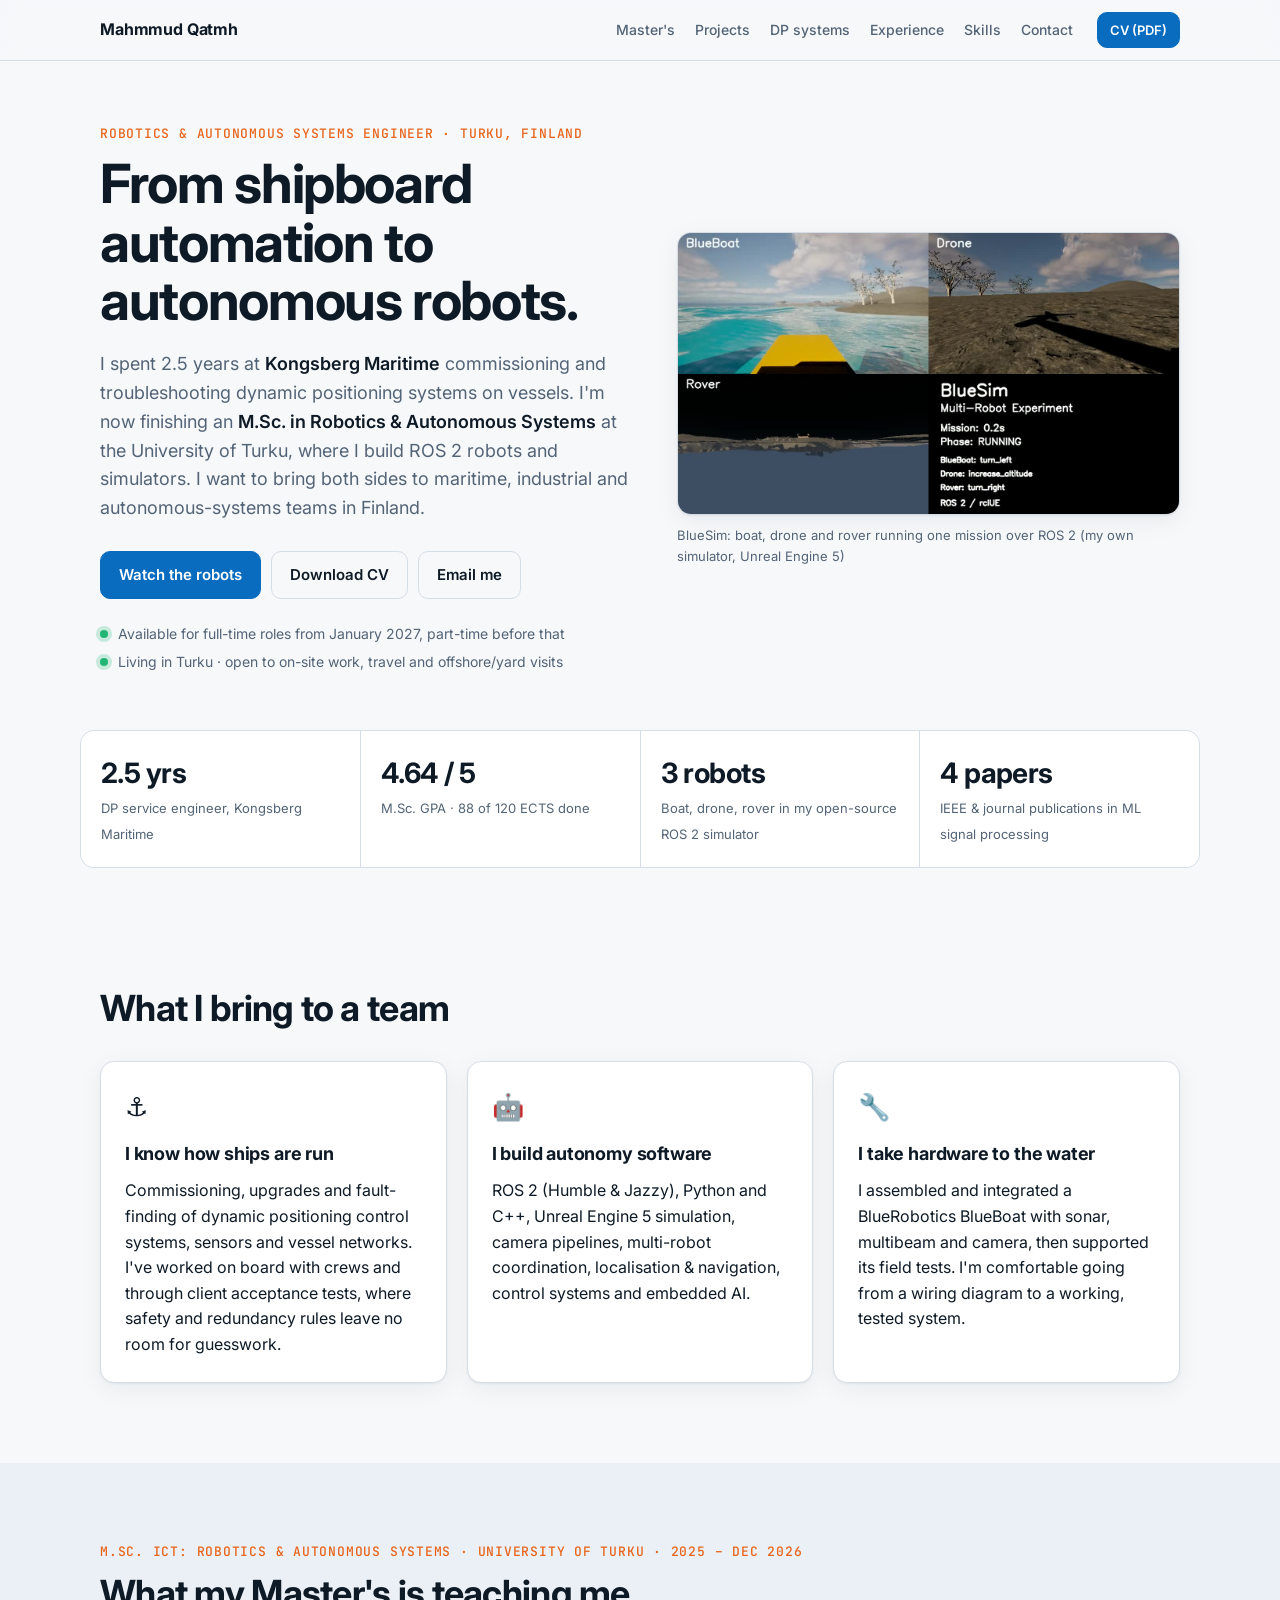
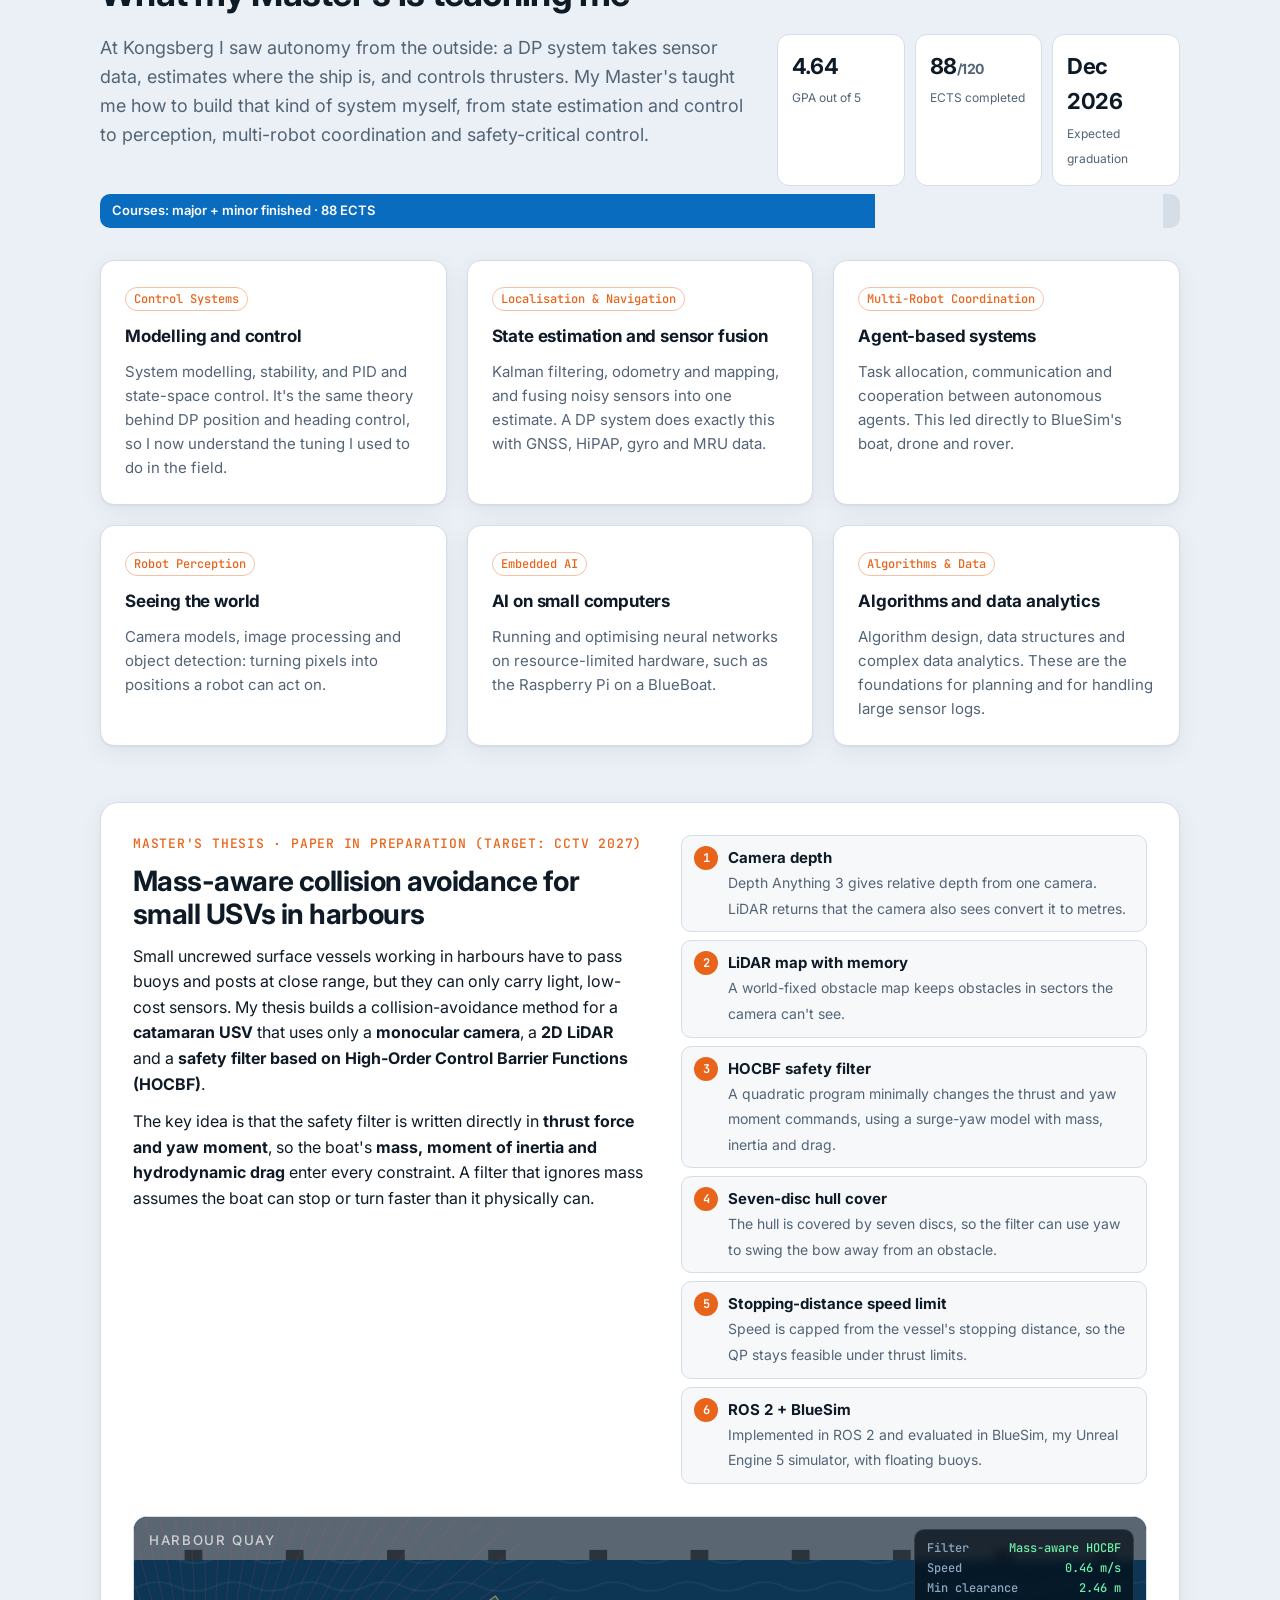
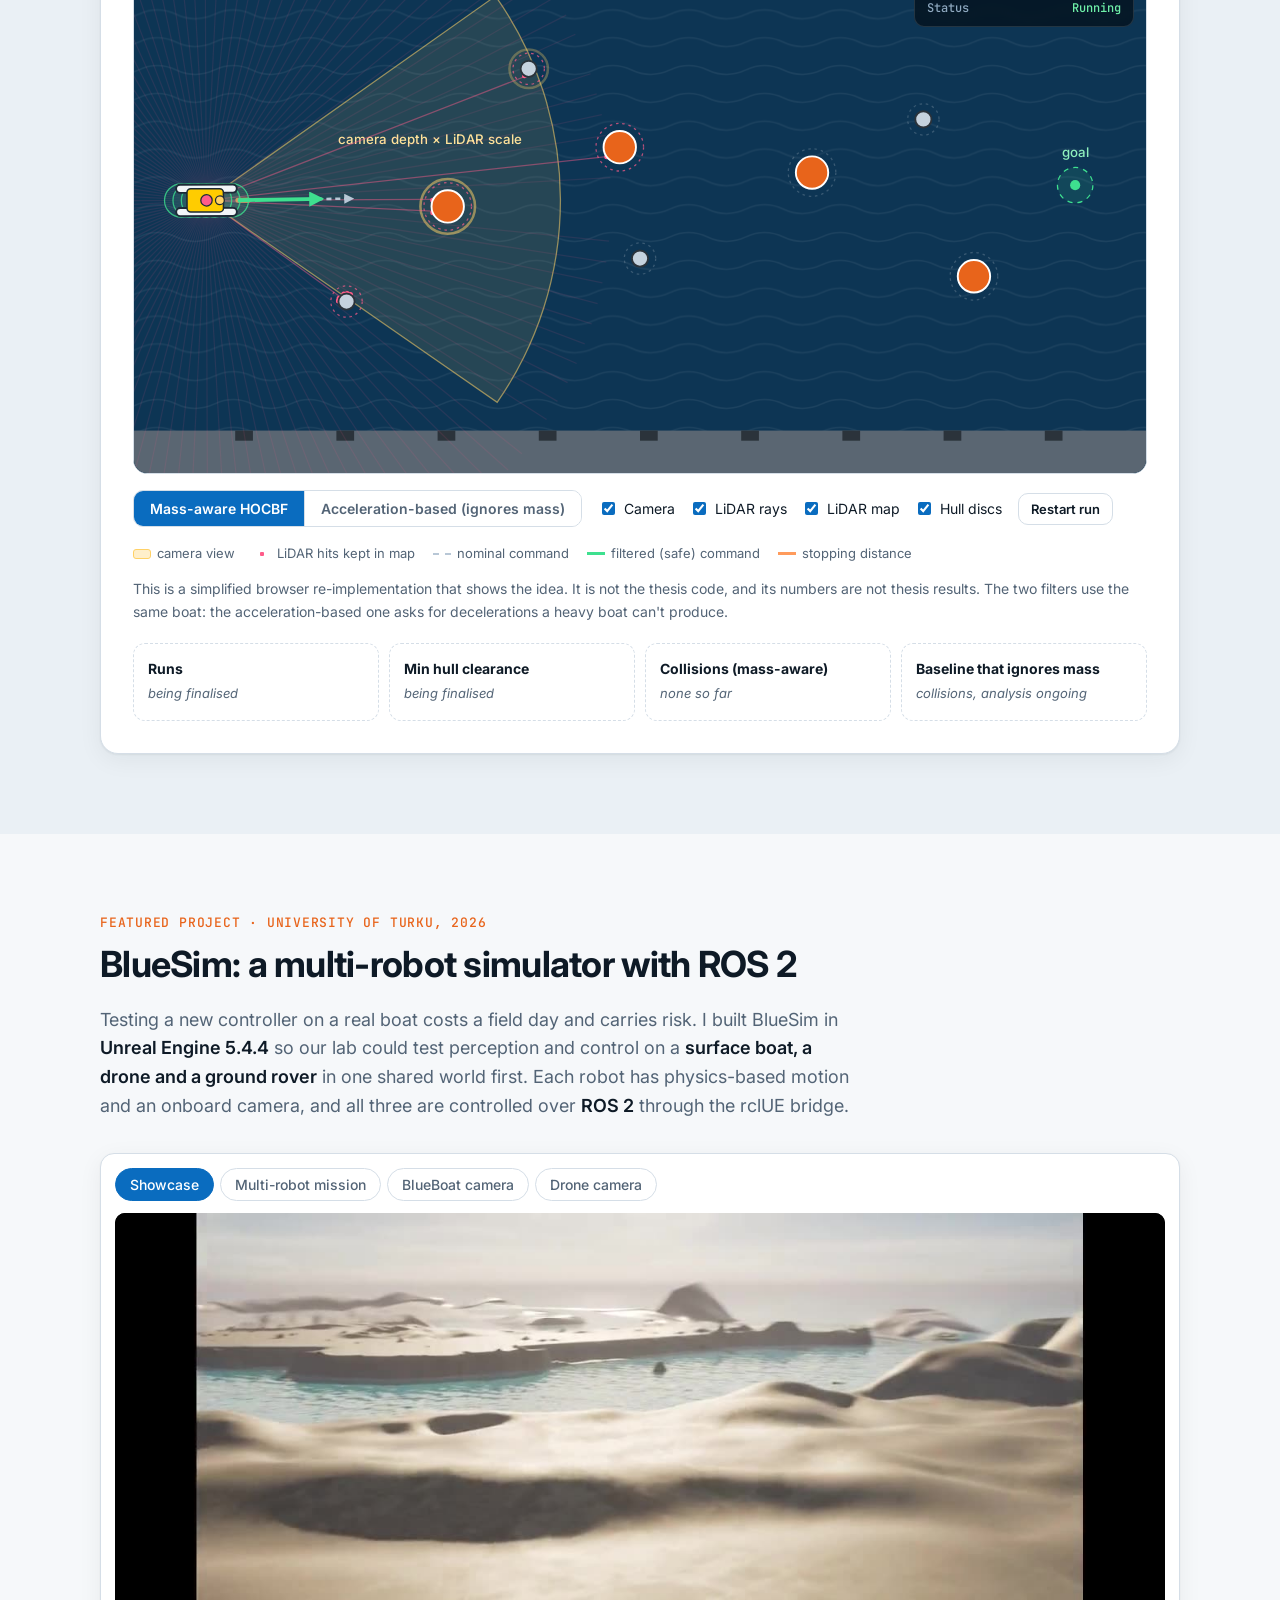
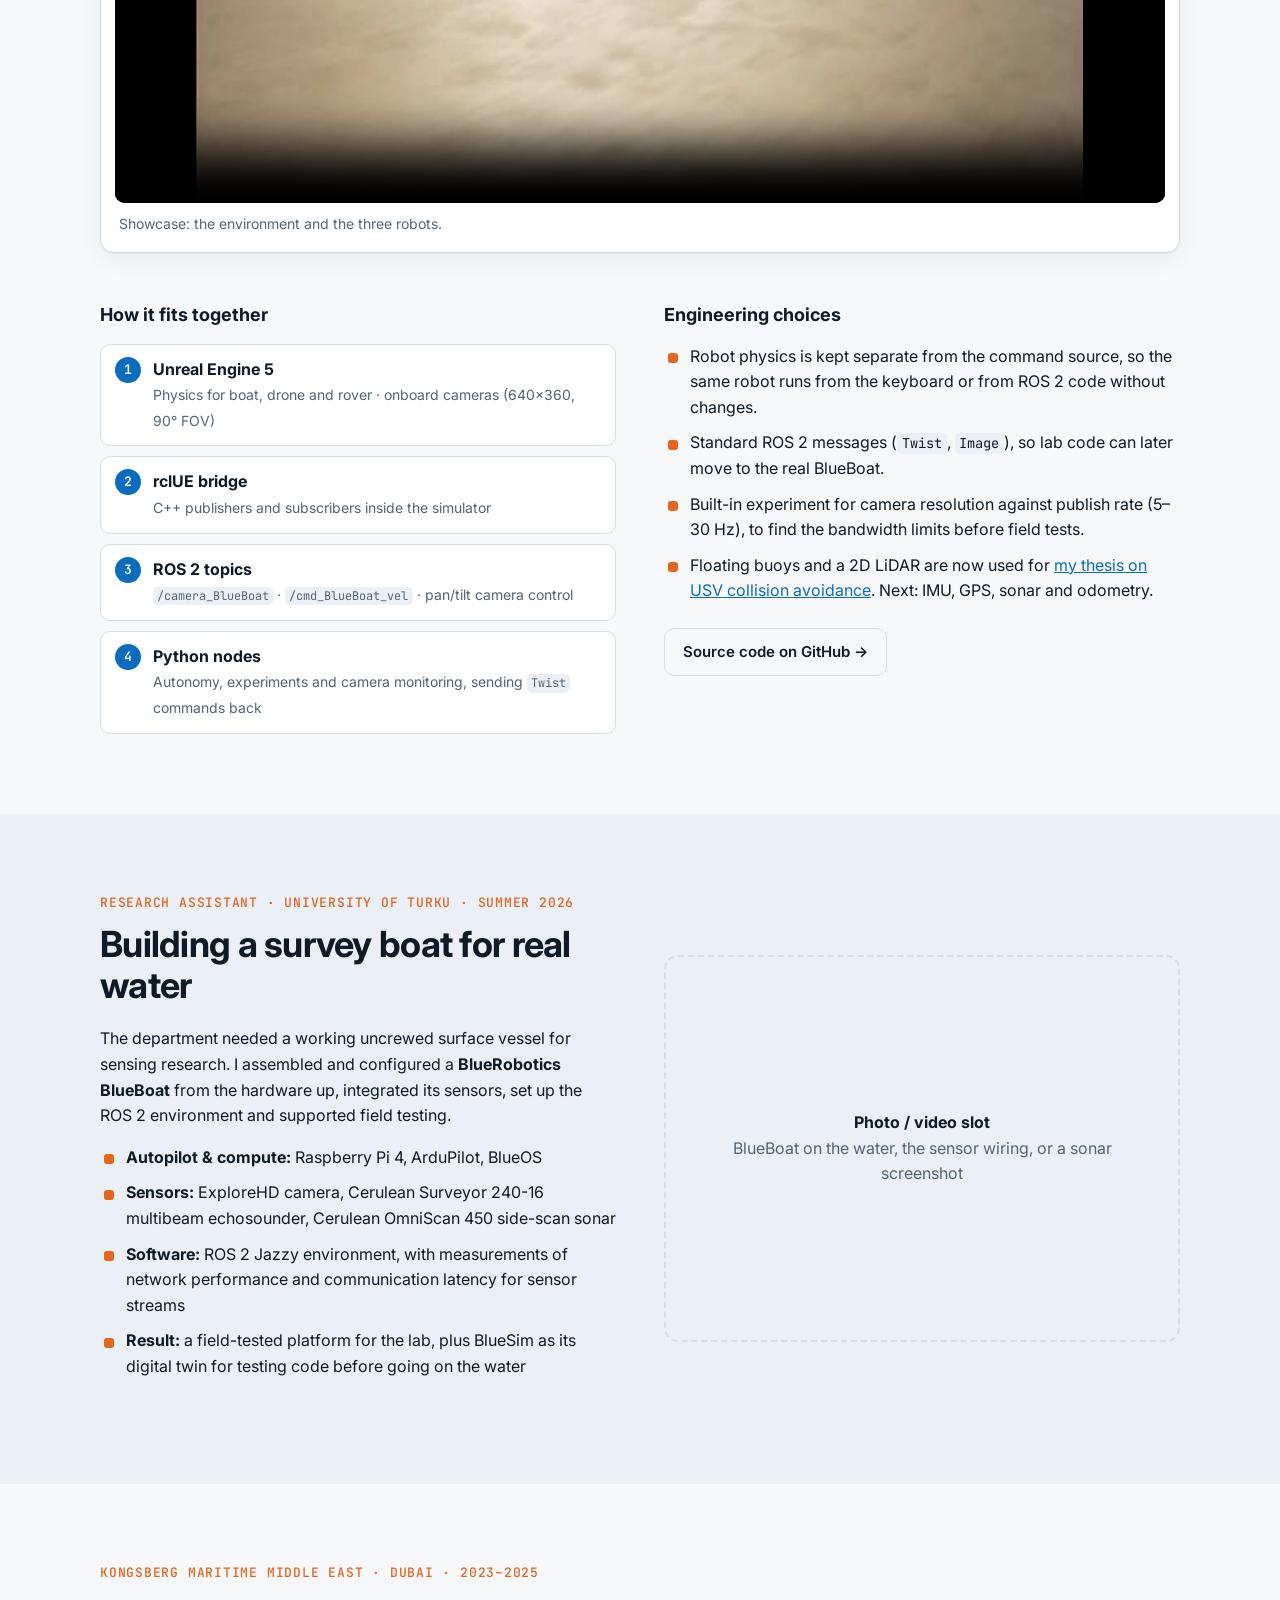
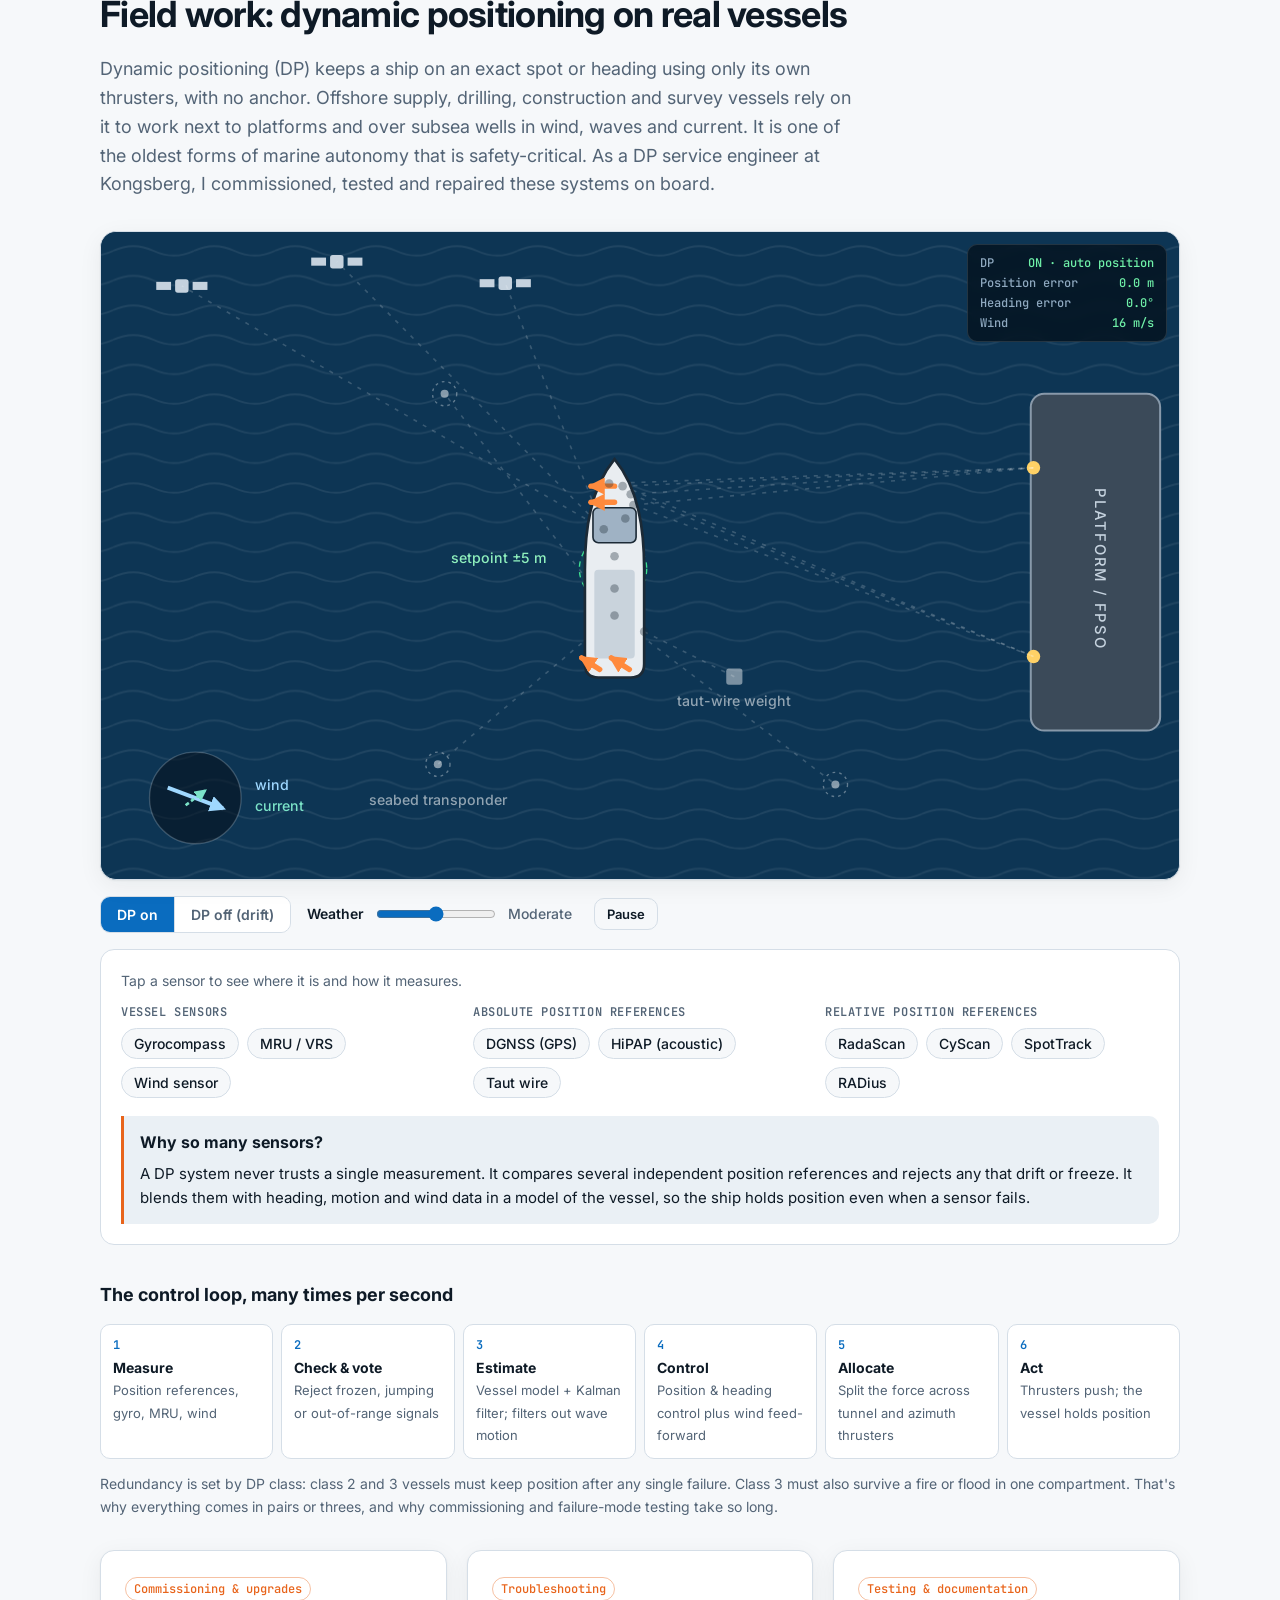
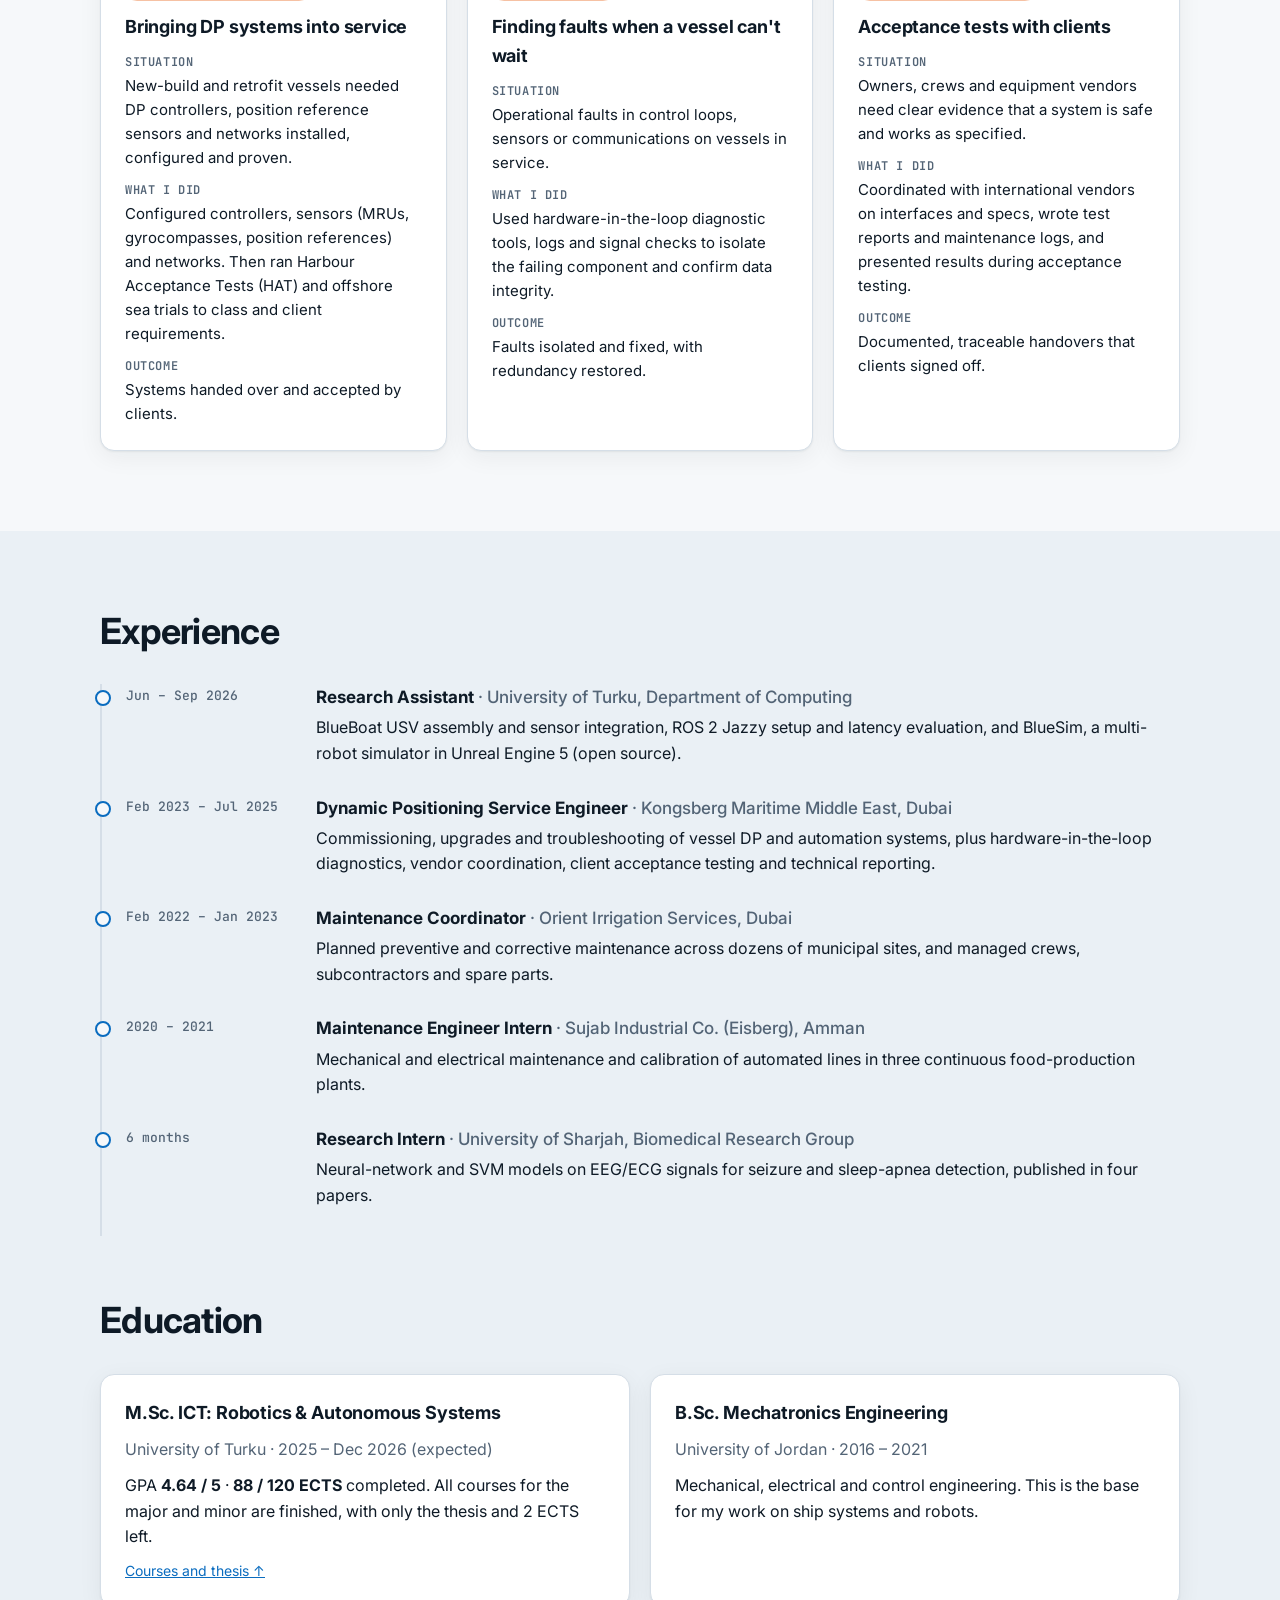
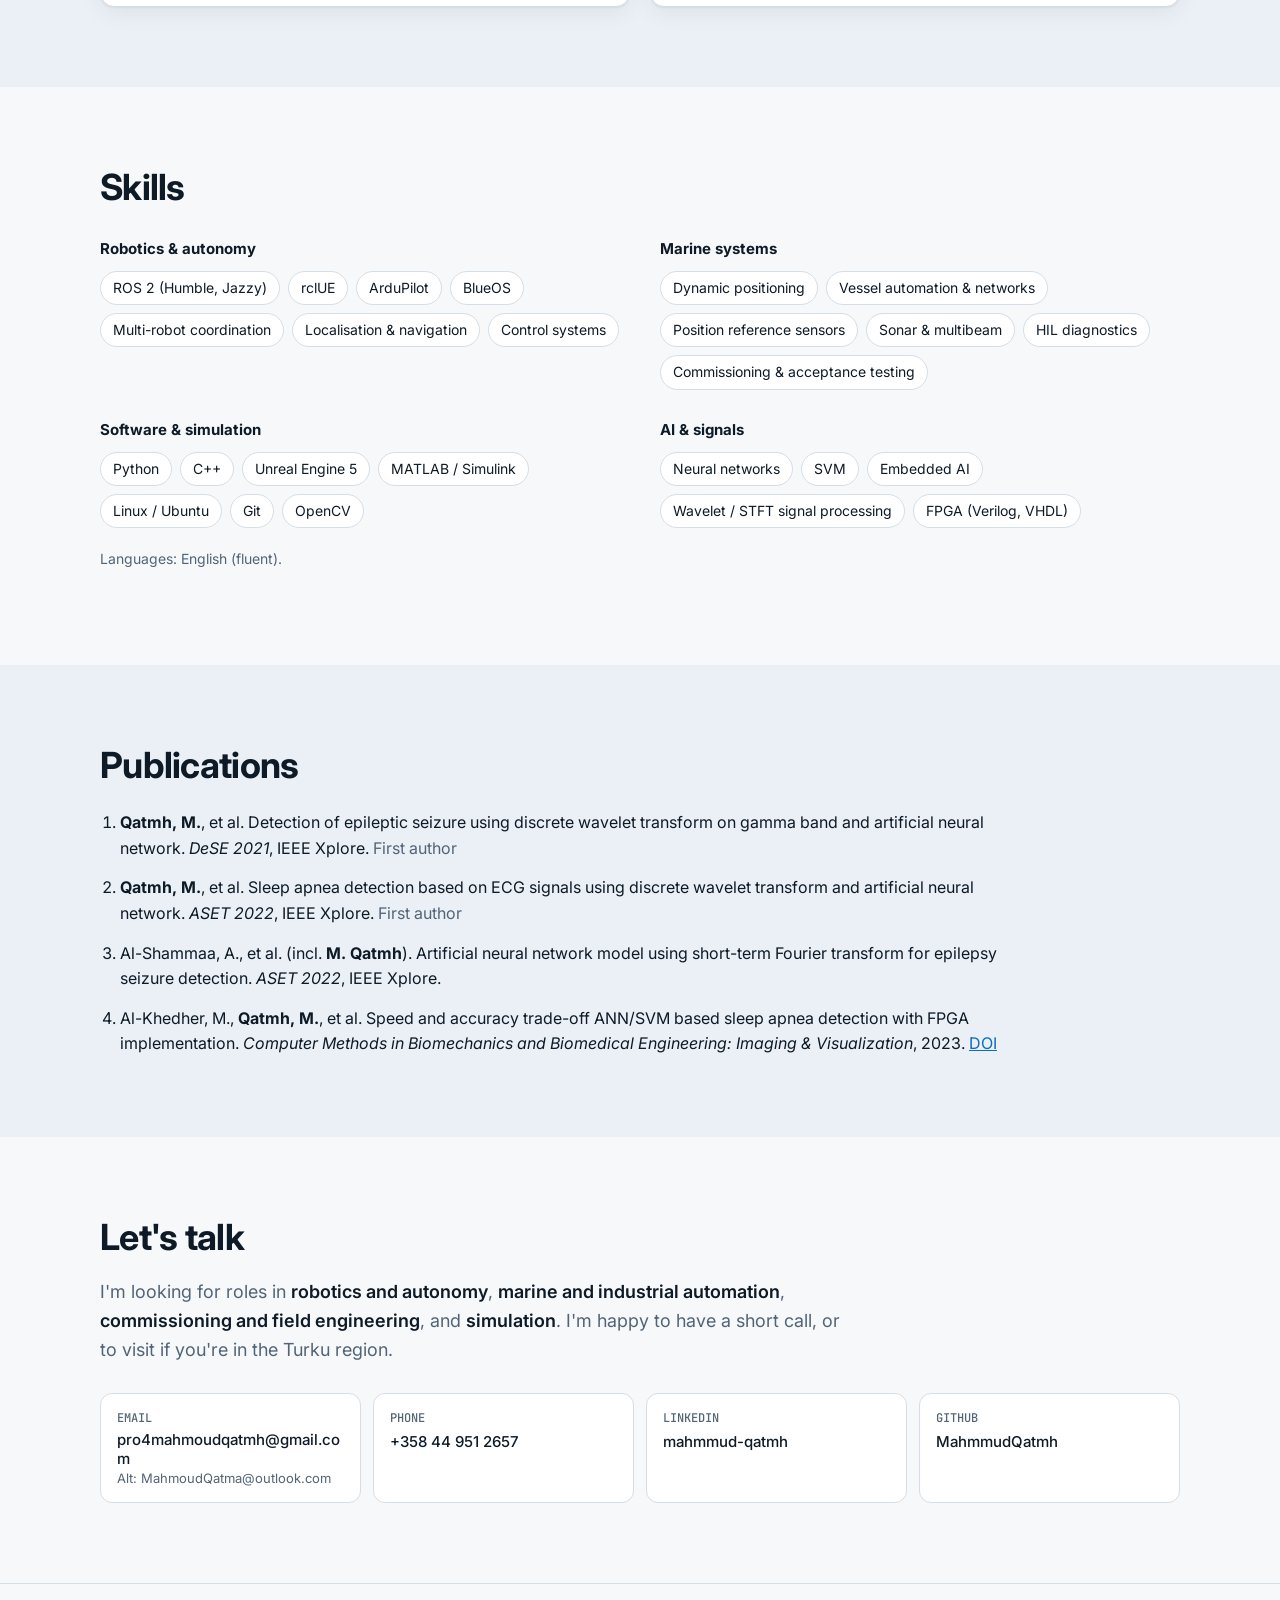
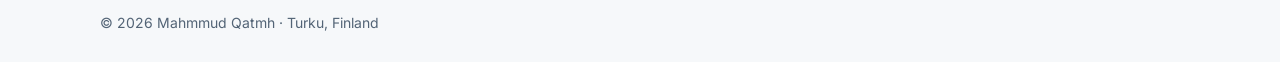
==== commit 22b7c063: "Thesis section: mass-aware HOCBF collision avoidance for USVs, with interactive simulation Co-Author" ====
--- a/index.html
+++ b/index.html
@@ -107,7 +107,7 @@
       <div class="msc-top">
         <p class="lead narrow">At Kongsberg I saw autonomy from the outside: a DP system takes sensor data, estimates where
           the ship is, and controls thrusters. My Master's taught me how to build that kind of system myself, from
-          state estimation and control to perception and multi-robot coordination.</p>
+          state estimation and control to perception, multi-robot coordination and safety-critical control.</p>
         <div class="msc-stats">
           <div><b>4.64</b><span>GPA out of 5</span></div>
           <div><b>88<small>/120</small></b><span>ECTS completed</span></div>
@@ -134,7 +134,7 @@
         <article class="card">
           <span class="tag">Multi-Robot Coordination</span>
           <h3>Agent-based systems</h3>
-          <p>Task allocation, communication and cooperation between autonomous agents. This led directly to BlueSim's boat, drone and rover, and to my thesis.</p>
+          <p>Task allocation, communication and cooperation between autonomous agents. This led directly to BlueSim's boat, drone and rover.</p>
         </article>
         <article class="card">
           <span class="tag">Robot Perception</span>
@@ -156,27 +156,72 @@
 
       <!-- ===== THESIS ===== -->
       <div class="thesis" id="thesis">
-        <div class="thesis-text">
-          <p class="eyebrow">Master's thesis · in progress</p>
-          <h3 class="h2 thesis-title">Cooperative vision-based perception for multi-robot systems</h3>
-          <!-- EDIT: put your exact thesis title, supervisor and/or partner company here. -->
-          <p>One camera on one robot has blind spots: islands, other vessels, glare, a low viewpoint.
-            My thesis studies how several robots, such as a surface boat and a drone, can <b>share what their cameras see</b>.
-            Together they build one better picture of the scene than any single robot could.</p>
-          <ol class="thesis-steps" id="thesis-steps">
-            <li data-step="0"><b>Detect</b><span>Each robot runs vision on its own camera</span></li>
-            <li data-step="1"><b>Share</b><span>Detections + robot poses exchanged over ROS&nbsp;2</span></li>
-            <li data-step="2"><b>Fuse</b><span>Combine views into one sharper estimate</span></li>
-            <li data-step="3"><b>Act</b><span>Robots re-plan using the shared picture</span></li>
+        <div class="thesis-head">
+          <div>
+            <p class="eyebrow">Master's thesis · paper in preparation (target: CCTV 2027)</p>
+            <h3 class="h2 thesis-title">Mass-aware collision avoidance for small USVs in harbours</h3>
+            <!-- EDIT: replace with your exact thesis / paper title and supervisor. -->
+            <p>Small uncrewed surface vessels working in harbours have to pass buoys and posts at close range,
+              but they can only carry light, low-cost sensors. My thesis builds a collision-avoidance method for a
+              <b>catamaran USV</b> that uses only a <b>monocular camera</b>, a <b>2D LiDAR</b> and a
+              <b>safety filter based on High-Order Control Barrier Functions (HOCBF)</b>.</p>
+            <p>The key idea is that the safety filter is written directly in <b>thrust force and yaw moment</b>, so the
+              boat's <b>mass, moment of inertia and hydrodynamic drag</b> enter every constraint. A filter that ignores
+              mass assumes the boat can stop or turn faster than it physically can.</p>
+          </div>
+          <ol class="pipeline">
+            <li><b>Camera depth</b><span>Depth Anything 3 gives relative depth from one camera. LiDAR returns that the camera also sees convert it to metres.</span></li>
+            <li><b>LiDAR map with memory</b><span>A world-fixed obstacle map keeps obstacles in sectors the camera can't see.</span></li>
+            <li><b>HOCBF safety filter</b><span>A quadratic program minimally changes the thrust and yaw moment commands, using a surge-yaw model with mass, inertia and drag.</span></li>
+            <li><b>Seven-disc hull cover</b><span>The hull is covered by seven discs, so the filter can use yaw to swing the bow away from an obstacle.</span></li>
+            <li><b>Stopping-distance speed limit</b><span>Speed is capped from the vessel's stopping distance, so the QP stays feasible under thrust limits.</span></li>
+            <li><b>ROS&nbsp;2 + BlueSim</b><span>Implemented in ROS&nbsp;2 and evaluated in BlueSim, my Unreal Engine 5 simulator, with floating buoys.</span></li>
           </ol>
-          <p class="muted small">Tested first in BlueSim, then on the BlueBoat platform. The method details are still being refined.</p>
-        </div>
-        <figure class="thesis-fig">
-          <svg id="thesis-svg" viewBox="0 0 640 420" role="img" aria-labelledby="thesis-svg-title">
-            <title id="thesis-svg-title">Animation: a boat cannot see a target behind an island; a drone sees it from above; they share detections and fuse them into one estimate</title>
-          </svg>
-          <figcaption id="thesis-caption">Step 1: the boat's camera is blocked by the island.</figcaption>
+        </div>
+
+        <figure class="usv-fig">
+          <div class="usv-stage">
+            <svg id="usv-svg" viewBox="0 0 800 440" role="img" aria-labelledby="usv-svg-title">
+              <title id="usv-svg-title">Top-down simulation of a catamaran USV avoiding buoys and posts in a harbour with a camera, a 2D LiDAR and a control-barrier-function safety filter</title>
+            </svg>
+            <div class="dp-hud usv-hud">
+              <div><span>Filter</span><b id="usv-mode">Mass-aware HOCBF</b></div>
+              <div><span>Speed</span><b id="usv-speed">0.00 m/s</b></div>
+              <div><span>Min clearance</span><b id="usv-clear">–</b></div>
+              <div><span>Status</span><b id="usv-status">Running</b></div>
+            </div>
+          </div>
+          <div class="dp-controls">
+            <div class="seg" role="group" aria-label="Safety filter">
+              <button type="button" data-usv="mass" aria-pressed="true">Mass-aware HOCBF</button>
+              <button type="button" data-usv="accel" aria-pressed="false">Acceleration-based (ignores mass)</button>
+            </div>
+            <div class="layer-toggles" role="group" aria-label="Show layers">
+              <label><input type="checkbox" data-layer="camera" checked> Camera</label>
+              <label><input type="checkbox" data-layer="lidar" checked> LiDAR rays</label>
+              <label><input type="checkbox" data-layer="map" checked> LiDAR map</label>
+              <label><input type="checkbox" data-layer="discs" checked> Hull discs</label>
+            </div>
+            <button type="button" class="btn btn-small btn-ghost" id="usv-restart">Restart run</button>
+          </div>
+          <figcaption class="usv-legend">
+            <span><i class="lg lg-cam"></i>camera view</span>
+            <span><i class="lg lg-lidar"></i>LiDAR hits kept in map</span>
+            <span><i class="lg lg-nom"></i>nominal command</span>
+            <span><i class="lg lg-safe"></i>filtered (safe) command</span>
+            <span><i class="lg lg-stop"></i>stopping distance</span>
+          </figcaption>
+          <p class="muted small">This is a simplified browser re-implementation that shows the idea. It is not the thesis code, and its numbers are not
+            thesis results. The two filters use the same boat: the acceleration-based one asks for decelerations a heavy boat can't produce.</p>
         </figure>
+
+        <div class="results">
+          <div><b>Runs</b><span>being finalised</span></div>
+          <div><b>Min hull clearance</b><span>being finalised</span></div>
+          <div><b>Collisions (mass-aware)</b><span>none so far</span></div>
+          <div><b>Baseline that ignores mass</b><span>collisions, analysis ongoing</span></div>
+        </div>
+        <!-- UPDATE the four result tiles when your experiments are done, e.g. "50 runs", "0.42 m", "0 / 50", "17 / 50 for a 30 kg vessel". -->
       </div>
     </div>
   </section>
@@ -221,7 +266,7 @@
             <li>Robot physics is kept separate from the command source, so the same robot runs from the keyboard or from ROS&nbsp;2 code without changes.</li>
             <li>Standard ROS&nbsp;2 messages (<code>Twist</code>, <code>Image</code>), so lab code can later move to the real BlueBoat.</li>
             <li>Built-in experiment for camera resolution against publish rate (5–30&nbsp;Hz), to find the bandwidth limits before field tests.</li>
-            <li>Next: LiDAR (in progress), then IMU, GPS, sonar and odometry.</li>
+            <li>Floating buoys and a 2D LiDAR are now used for <a href="#thesis">my thesis on USV collision avoidance</a>. Next: IMU, GPS, sonar and odometry.</li>
           </ul>
           <a class="btn btn-ghost" href="https://github.com/MahmmudQatmh/BlueSim" target="_blank" rel="noopener">Source code on GitHub →</a>
         </div>
@@ -512,6 +557,6 @@
 
 <script src="main.js"></script>
 <script src="dp.js"></script>
-<script src="thesis.js"></script>
+<script src="usv.js"></script>
 </body>
 </html>
--- a/styles.css
+++ b/styles.css
@@ -200,7 +200,7 @@
 .learn .card h3 { font-size: 17px; }
 .learn .card p { font-size: 15px; color: var(--muted); }
 
-.thesis { display: grid; grid-template-columns: 1fr 1.15fr; gap: 40px; margin-top: 56px; padding: 32px; background: var(--surface); border: 1px solid var(--line); border-radius: 18px; box-shadow: var(--shadow); align-items: center; }
+.thesis { margin-top: 56px; padding: 32px; background: var(--surface); border: 1px solid var(--line); border-radius: 18px; box-shadow: var(--shadow); }
 .thesis-title { font-size: clamp(22px, 2.6vw, 28px); margin-bottom: 14px; }
 .thesis-steps { list-style: none; padding: 0; margin: 20px 0 16px; display: grid; gap: 8px; }
 .thesis-steps li { display: grid; grid-template-columns: 70px 1fr; gap: 10px; align-items: baseline; padding: 10px 12px; border: 1px solid var(--line); border-radius: 10px; cursor: pointer; transition: background .2s, border-color .2s; }
@@ -331,3 +331,72 @@
 @media (prefers-reduced-motion: reduce) {
   .loop li, #dp-svg .link.sel, #dp-svg .mk.sel .mk-pulse { animation: none; }
 }
+
+/* ---------- thesis (USV + HOCBF) ---------- */
+.thesis-head { display: grid; grid-template-columns: 1.1fr 1fr; gap: 36px; align-items: start; }
+.thesis-head p { margin: 0 0 12px; }
+.pipeline { list-style: none; counter-reset: pp; padding: 0; margin: 0; display: grid; gap: 8px; }
+.pipeline li { counter-increment: pp; position: relative; padding: 10px 12px 10px 46px; border: 1px solid var(--line); border-radius: 10px; background: var(--bg); }
+.pipeline li::before { content: counter(pp); position: absolute; left: 12px; top: 10px; width: 24px; height: 24px; border-radius: 50%; background: var(--signal); color: #fff; font: 600 12px/24px "JetBrains Mono", monospace; text-align: center; }
+.pipeline b { display: block; font-size: 15px; }
+.pipeline span { font-size: 14px; color: var(--muted); }
+.usv-fig { margin: 32px 0 0; }
+.usv-stage { position: relative; border-radius: 14px; overflow: hidden; border: 1px solid var(--line); background: var(--dp-sea); }
+#usv-svg { width: 100%; height: auto; display: block; }
+.usv-hud { min-width: 220px; }
+.layer-toggles { display: flex; flex-wrap: wrap; gap: 6px 14px; font-size: 14px; }
+.layer-toggles label { display: inline-flex; align-items: center; gap: 6px; cursor: pointer; }
+.layer-toggles input { accent-color: var(--accent); }
+.seg button { white-space: nowrap; }
+.usv-legend { display: flex; flex-wrap: wrap; gap: 6px 18px; font-size: 13px; color: var(--muted); margin: 0 0 8px; }
+.usv-legend span { display: inline-flex; align-items: center; gap: 6px; }
+.lg { display: inline-block; width: 18px; height: 10px; border-radius: 3px; }
+.lg-cam { background: rgba(255, 209, 102, .35); border: 1px solid #ffd166; }
+.lg-lidar { background: radial-gradient(circle, #ff5c8a 2px, transparent 2.5px); }
+.lg-nom { height: 0; border-top: 2px dashed #b8c7d6; border-radius: 0; }
+.lg-safe { height: 0; border-top: 3px solid #3ee08f; border-radius: 0; }
+.lg-stop { height: 0; border-top: 3px solid #ff9b5c; border-radius: 0; }
+.results { display: grid; grid-template-columns: repeat(4, 1fr); gap: 10px; margin-top: 20px; }
+.results div { border: 1px dashed var(--line); border-radius: 12px; padding: 14px; }
+.results b { display: block; font-size: 14px; }
+.results span { font-size: 13px; color: var(--muted); font-style: italic; }
+
+#usv-svg .quay { fill: #5a6672; }
+#usv-svg .bollard { fill: #2b333b; }
+#usv-svg .quay-lbl { fill: rgba(255,255,255,.7); letter-spacing: .12em; }
+#usv-svg .goal circle:first-child { fill: rgba(62,224,143,.1); stroke: #3ee08f; stroke-dasharray: 4 4; }
+#usv-svg .goal circle:nth-child(2) { fill: #3ee08f; }
+#usv-svg .goal .lbl { fill: #8ff0bd; }
+#usv-svg .cam-cone { fill: rgba(255, 209, 102, .10); stroke: rgba(255, 209, 102, .55); stroke-width: 1; }
+#usv-svg .cam-ring { fill: none; stroke: #ffd166; stroke-width: 2; }
+#usv-svg .cam-lbl { fill: #ffe29a; }
+#usv-svg .ray { stroke: rgba(255, 92, 138, .10); stroke-width: 1; }
+#usv-svg .ray.hit { stroke: rgba(255, 92, 138, .45); }
+#usv-svg .map-pts { stroke: #ff5c8a; stroke-width: 4; stroke-linecap: round; }
+#usv-svg .usv-trail { fill: none; stroke: rgba(255,255,255,.35); stroke-width: 1.5; stroke-dasharray: 2 4; }
+#usv-svg .obs-body { fill: #e8641b; stroke: #fff; stroke-width: 1.5; }
+#usv-svg .obs-post .obs-body { fill: #c5d2de; stroke: #2b333b; }
+#usv-svg .obs-safe { fill: none; stroke: rgba(255,255,255,.18); stroke-dasharray: 2 3; }
+#usv-svg .obs.known .obs-safe { stroke: rgba(255, 92, 138, .7); }
+#usv-svg .obs.hit .obs-body { fill: #ff2d55; }
+#usv-svg .pontoon { fill: #f2f5f8; stroke: #1c2a36; stroke-width: 1.5; }
+#usv-svg .usv-deck { fill: #ffcc00; stroke: #1c2a36; stroke-width: 1.2; }
+#usv-svg .usv-cam { fill: #ffd166; stroke: #1c2a36; }
+#usv-svg .usv-lidar { fill: #ff5c8a; stroke: #1c2a36; }
+#usv-svg .hull-disc { fill: rgba(62, 224, 143, .07); stroke: rgba(62, 224, 143, .8); stroke-width: 1; }
+#usv-svg .cmd-nom { stroke: #b8c7d6; stroke-width: 2; stroke-dasharray: 4 3; }
+#usv-svg .cmd-safe { stroke: #3ee08f; stroke-width: 3; }
+#usv-svg .stop-bar { stroke: #ff9b5c; stroke-width: 4; stroke-linecap: round; opacity: .85; }
+#usv-svg .crash { fill: rgba(255, 45, 85, .25); stroke: #ff2d55; stroke-width: 2; }
+#usv-svg.hide-camera .layer-camera, #usv-svg.hide-lidar .layer-lidar, #usv-svg.hide-map .layer-map, #usv-svg.hide-discs .layer-discs { display: none; }
+
+@media (max-width: 900px) {
+  .thesis-head { grid-template-columns: 1fr; }
+  .results { grid-template-columns: repeat(2, 1fr); }
+  .usv-hud { position: static; border-radius: 0; grid-template-columns: 1fr 1fr; gap: 4px 16px; }
+}
+@media (max-width: 560px) {
+  .seg { flex-direction: column; width: 100%; }
+  .seg button + button { border-left: 0; border-top: 1px solid var(--line); }
+  .usv-hud { grid-template-columns: 1fr; }
+}
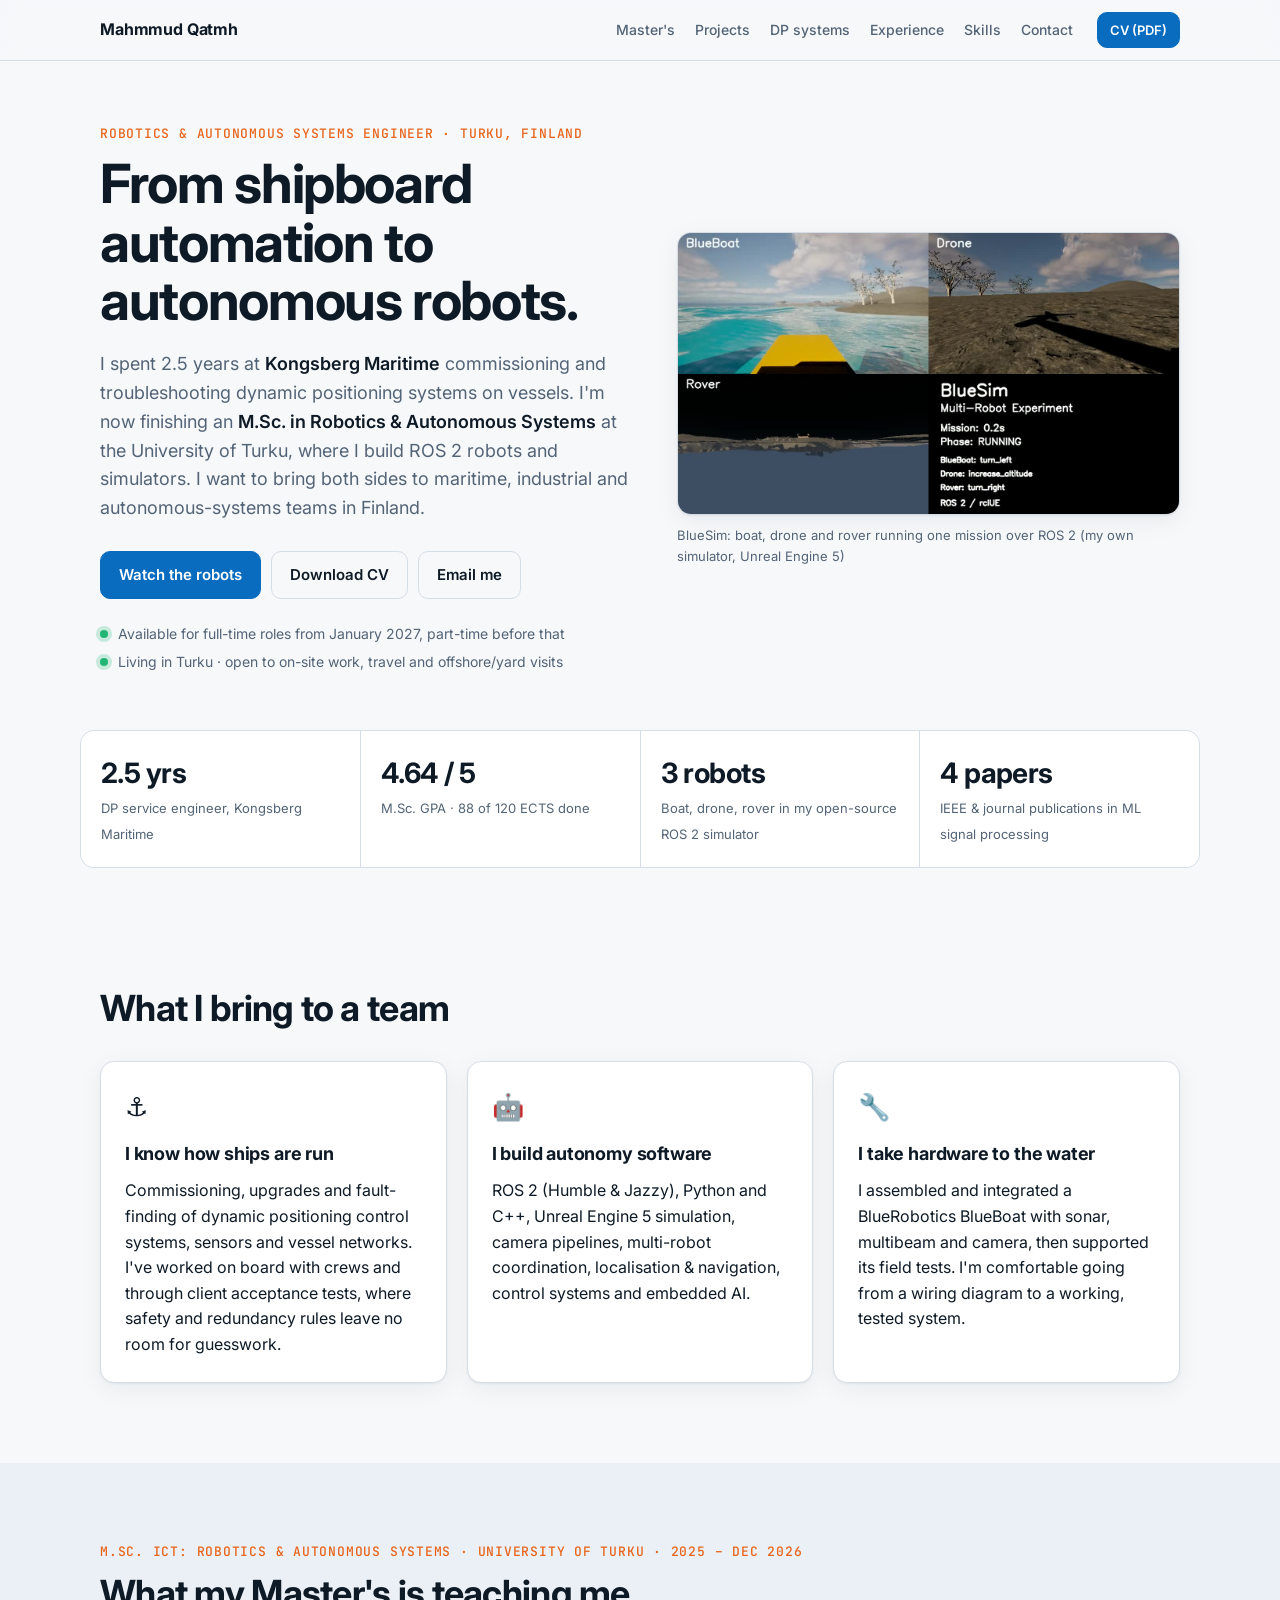
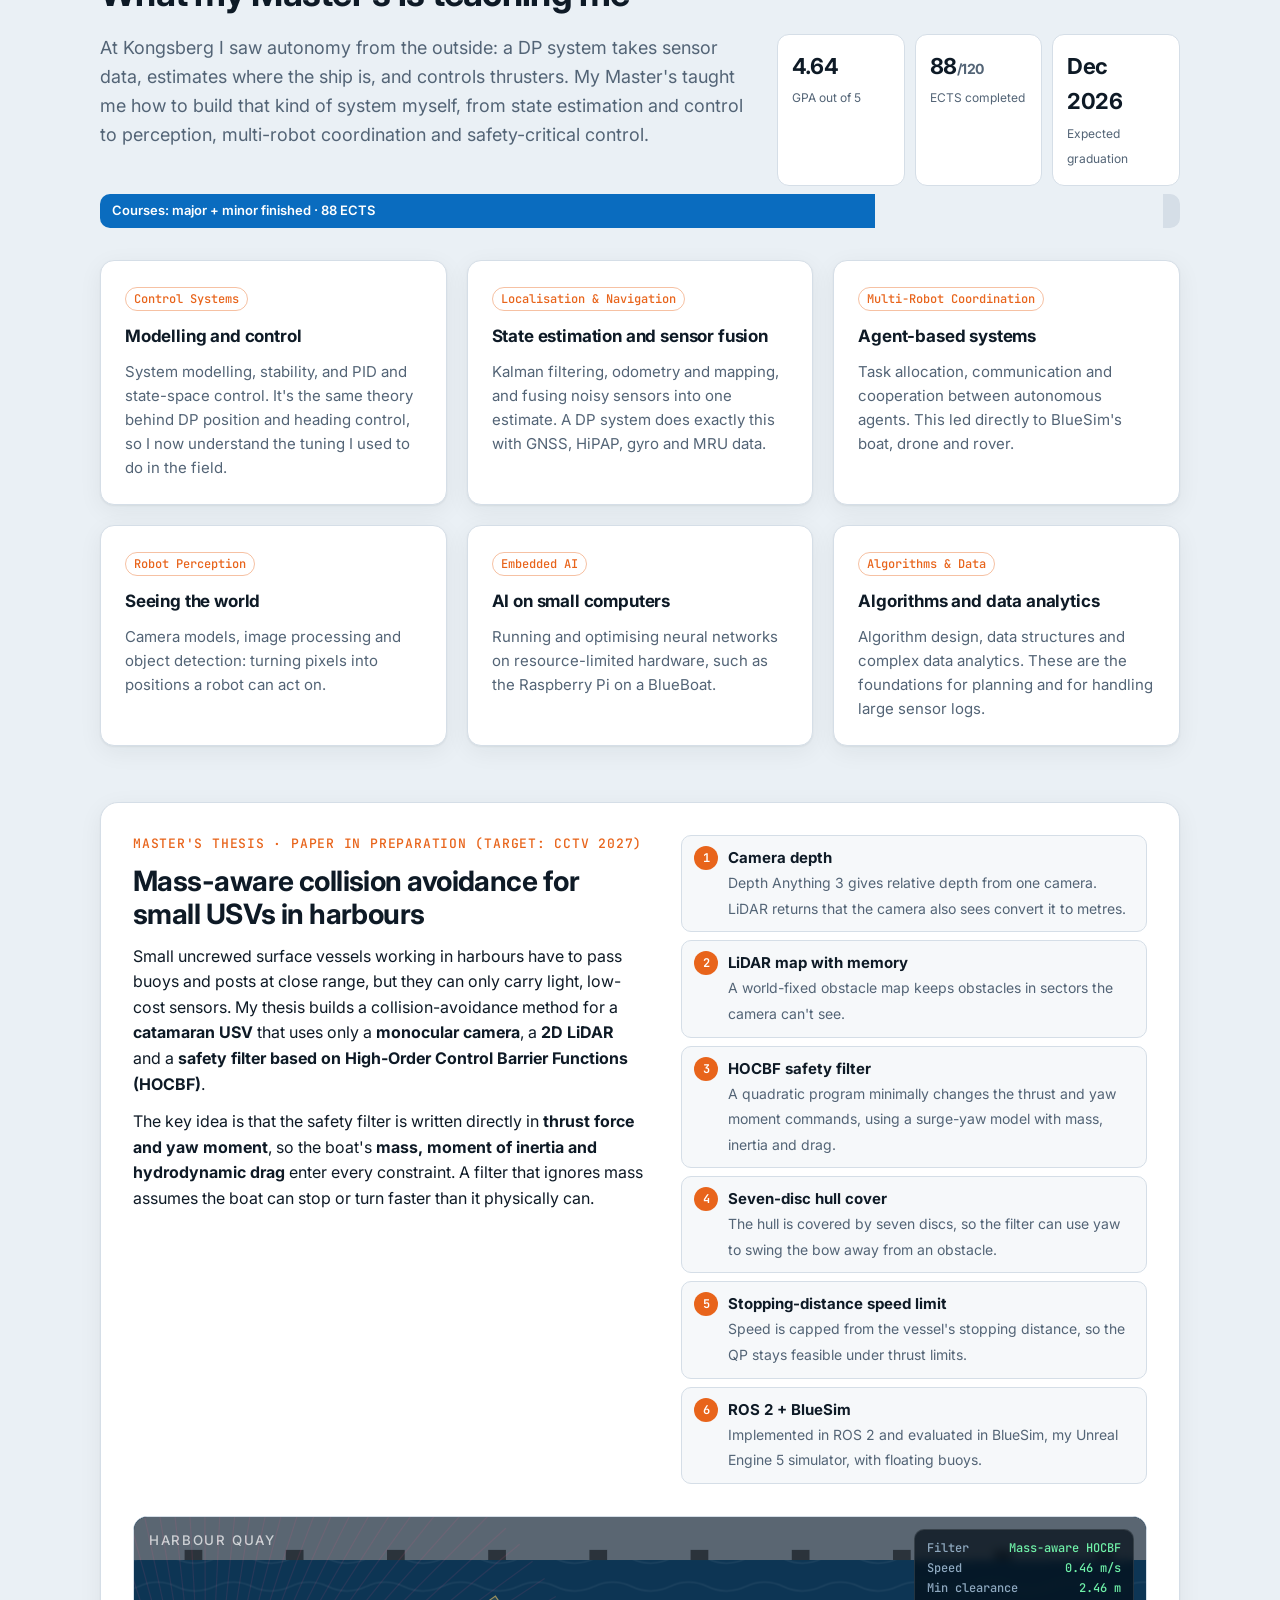
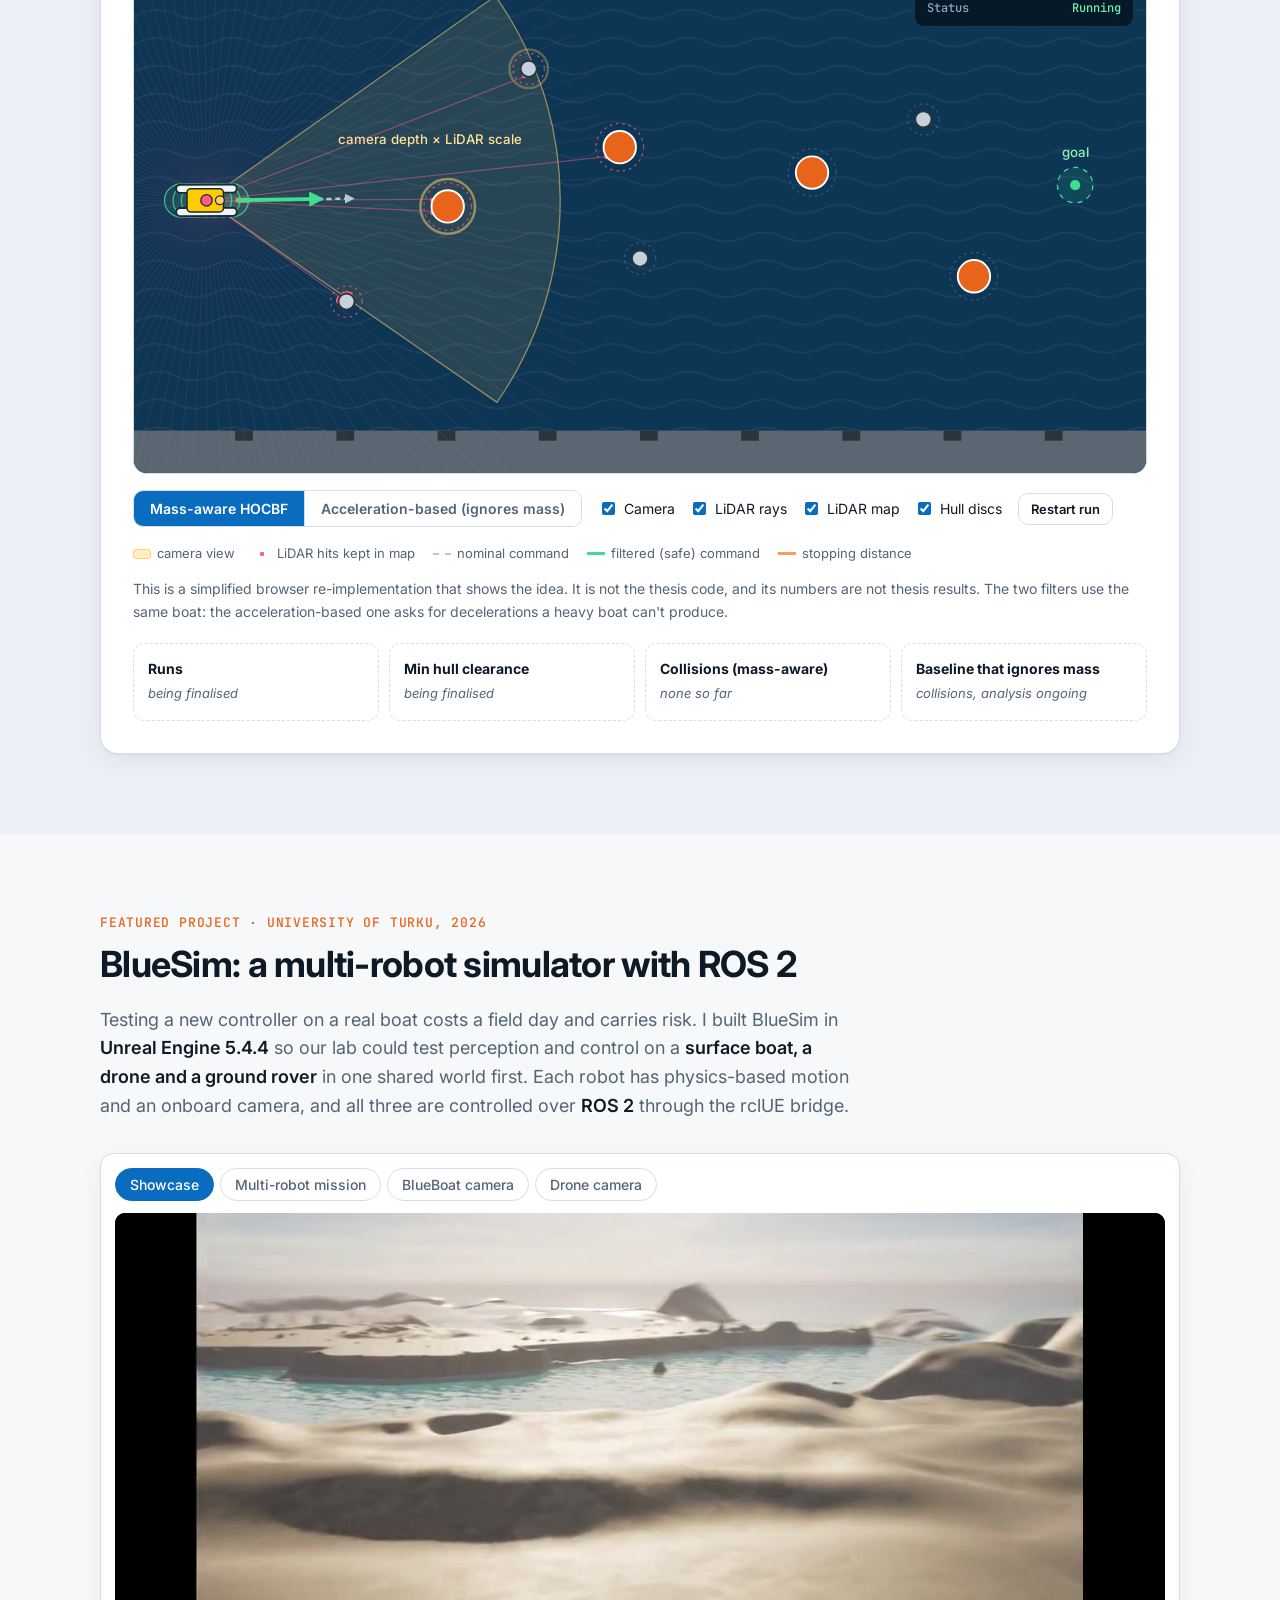
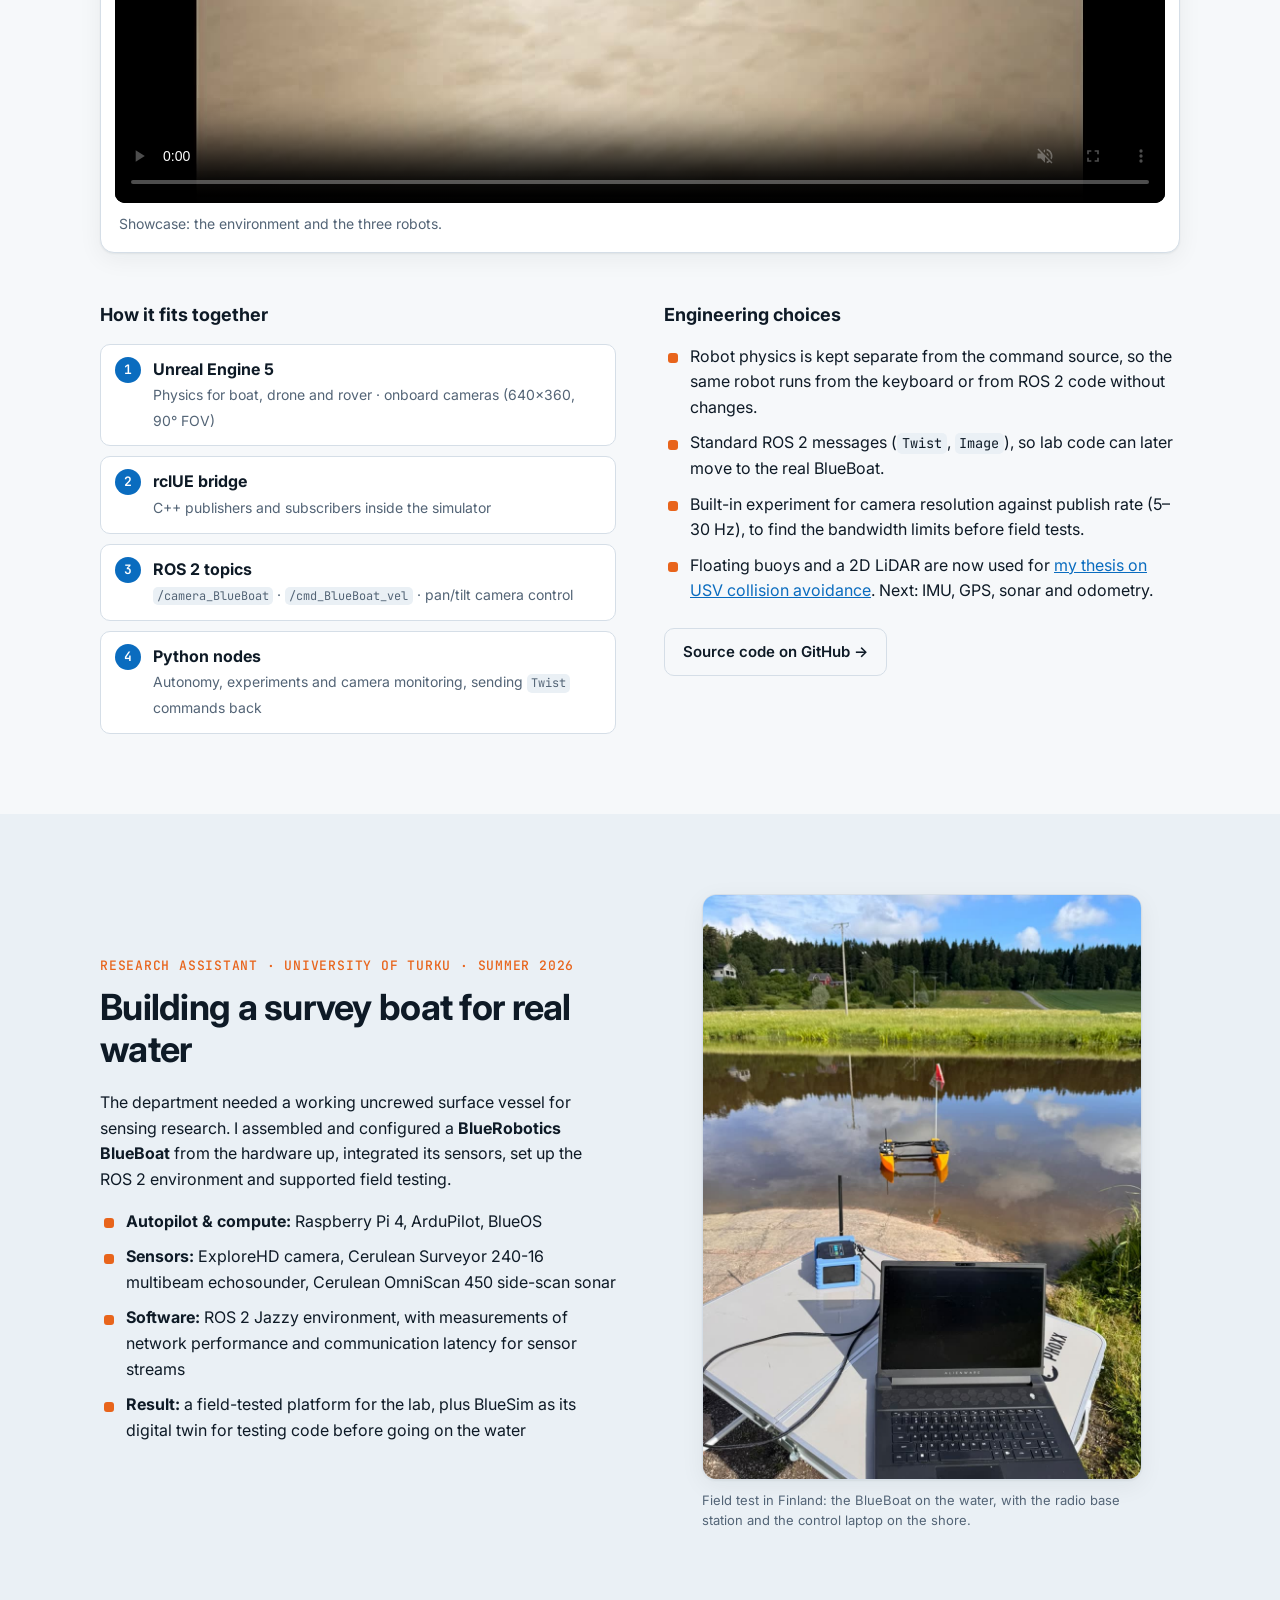
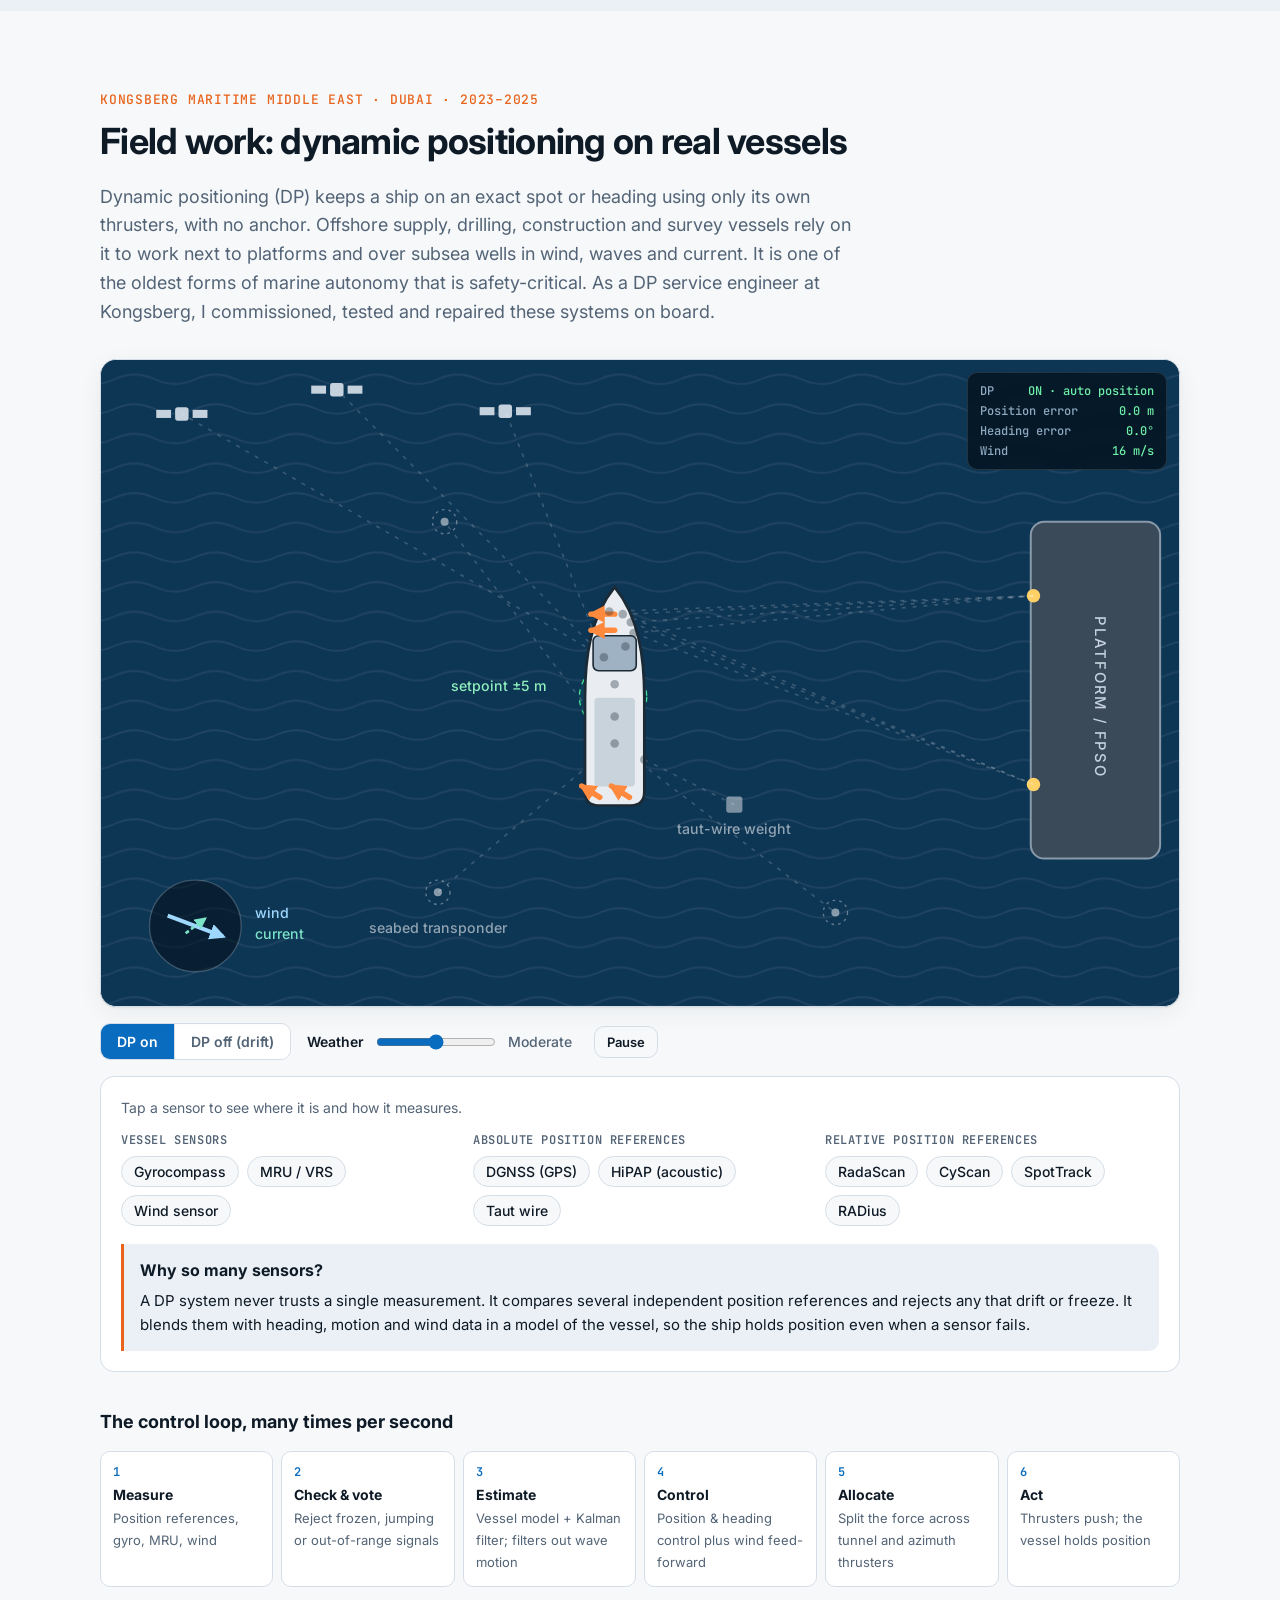
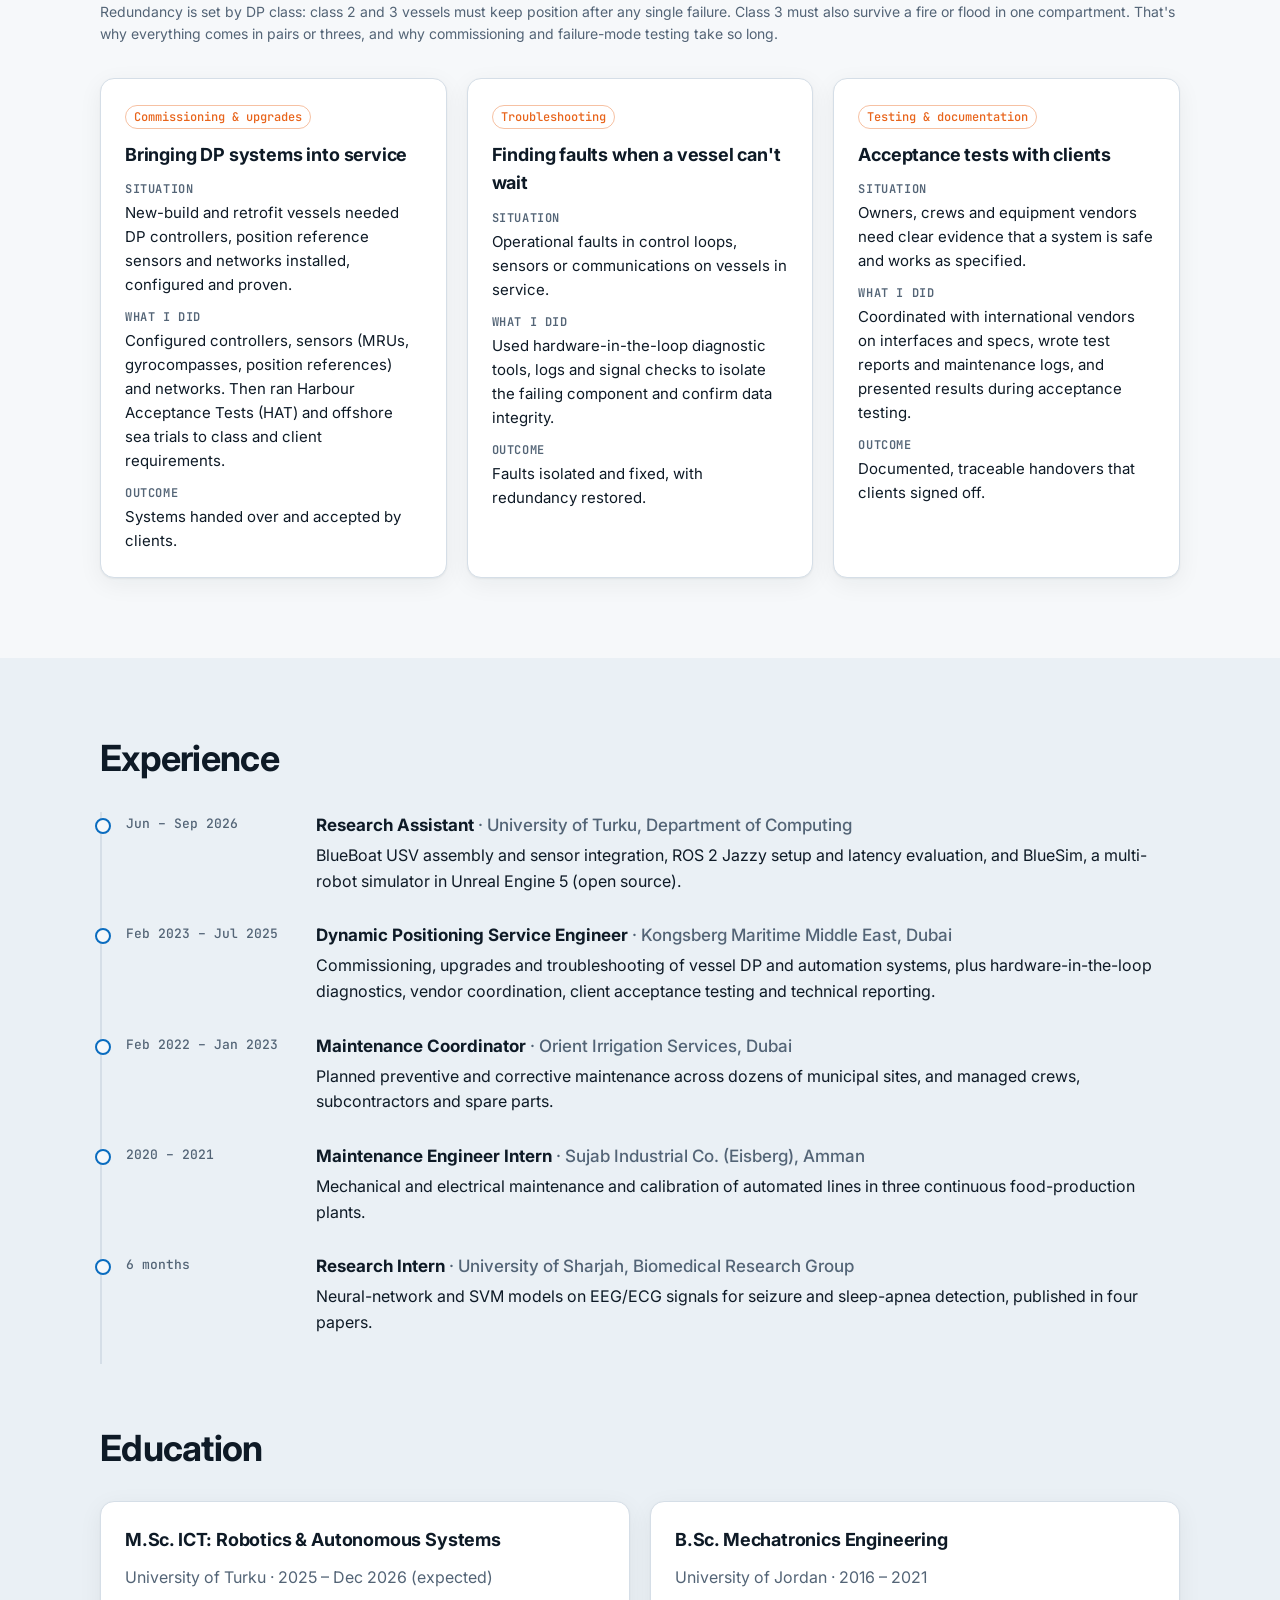
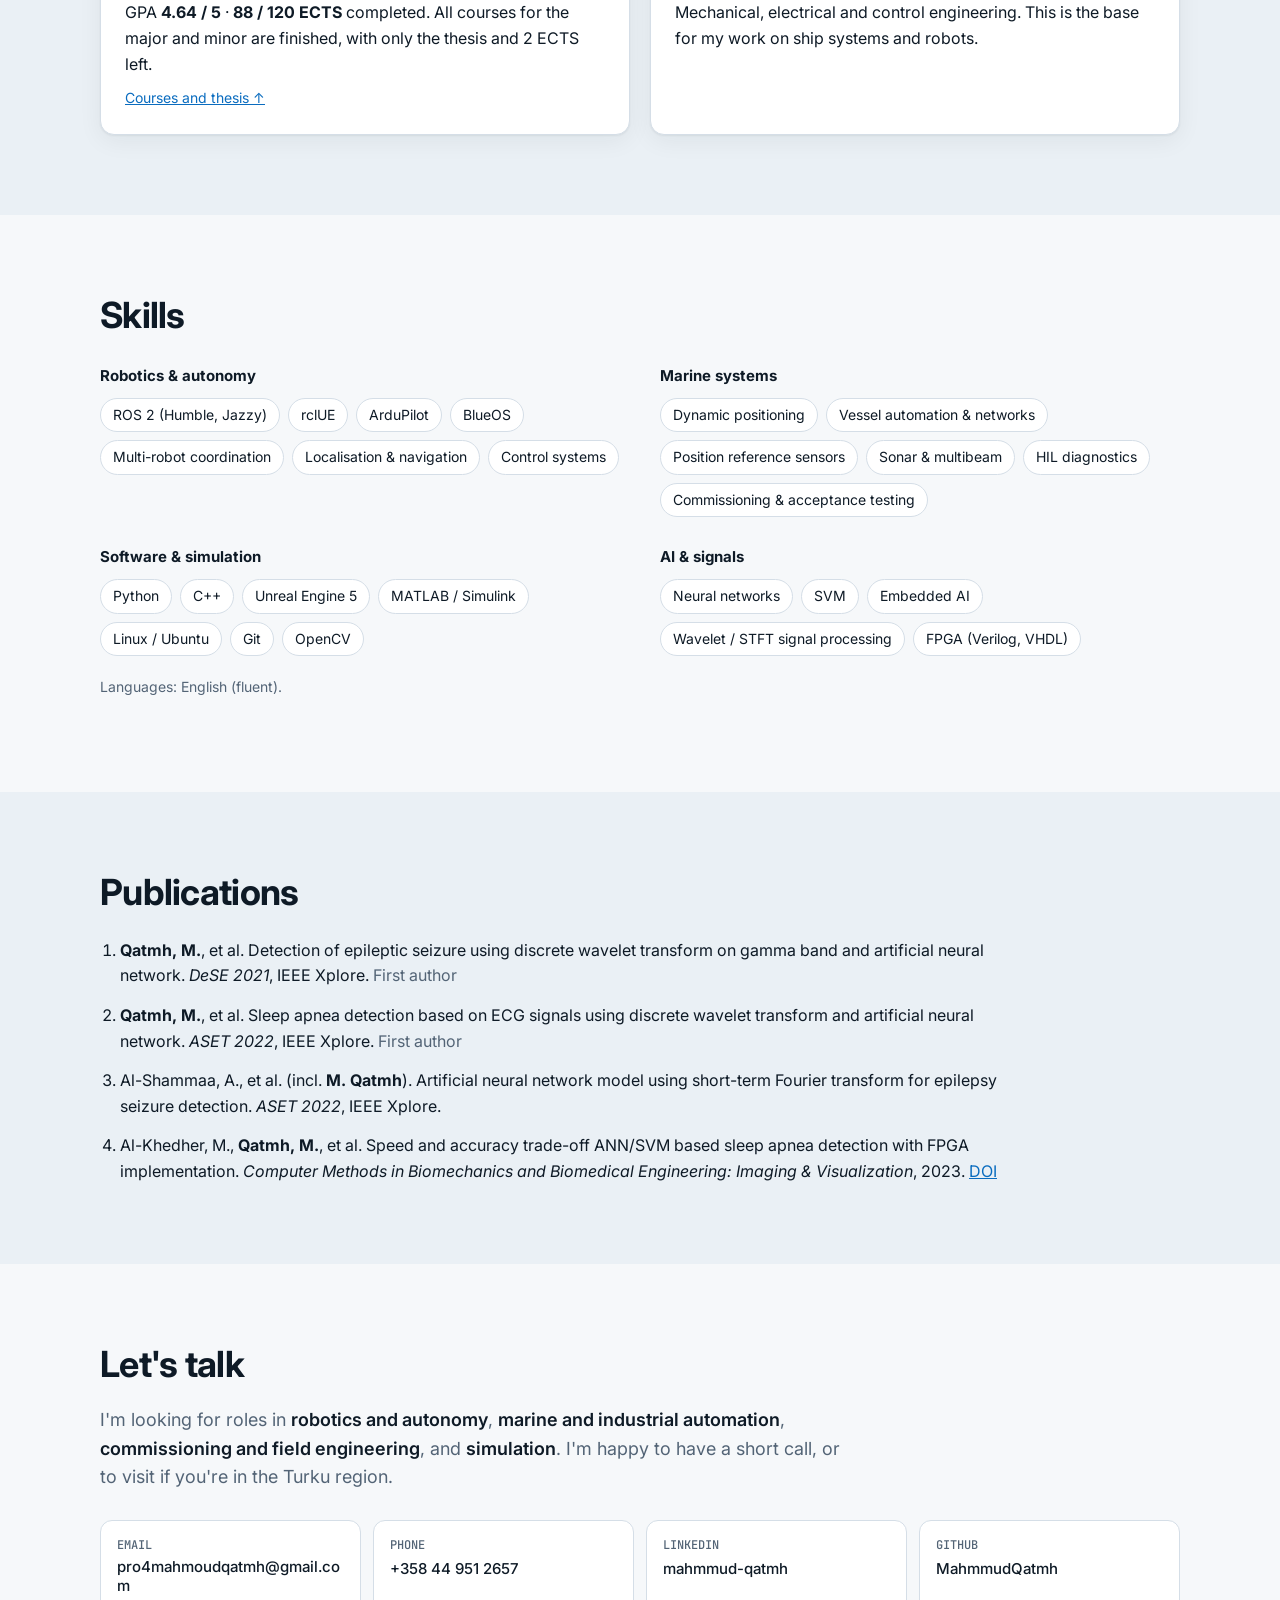
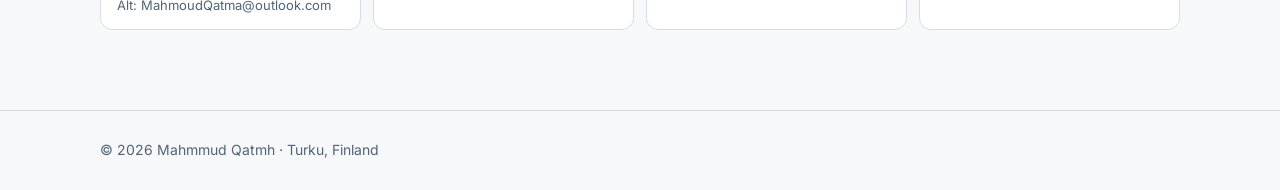
==== commit c43ec27c: "Add BlueBoat field-test photo Co-Authored-By: Claude Opus 5.5 <noreply@anthropic.com>" ====
--- a/index.html
+++ b/index.html
@@ -292,12 +292,10 @@
           <li><b>Result:</b> a field-tested platform for the lab, plus BlueSim as its digital twin for testing code before going on the water</li>
         </ul>
       </div>
-      <!-- REPLACE this placeholder with a photo or short clip of the BlueBoat (e.g. media/blueboat-field.jpg). -->
-      <figure class="placeholder">
-        <div>
-          <b>Photo / video slot</b>
-          <span>BlueBoat on the water, the sensor wiring, or a sonar screenshot</span>
-        </div>
+      <figure class="field-photo">
+        <img src="media/blueboat-field.jpg" width="900" height="1200" loading="lazy"
+             alt="The BlueBoat catamaran on calm water during a field test in Finland, with the laptop and radio base station on a table on the shore">
+        <figcaption>Field test in Finland: the BlueBoat on the water, with the radio base station and the control laptop on the shore.</figcaption>
       </figure>
     </div>
   </section>
--- a/styles.css
+++ b/styles.css
@@ -400,3 +400,8 @@
   .seg button + button { border-left: 0; border-top: 1px solid var(--line); }
   .usv-hud { grid-template-columns: 1fr; }
 }
+
+/* BlueBoat field photo */
+.field-photo { margin: 0; justify-self: center; max-width: 440px; width: 100%; }
+.field-photo img { width: 100%; height: auto; max-height: 620px; object-fit: cover; border-radius: var(--radius); border: 1px solid var(--line); box-shadow: var(--shadow); }
+.field-photo figcaption { font-size: 13px; color: var(--muted); margin-top: 10px; }
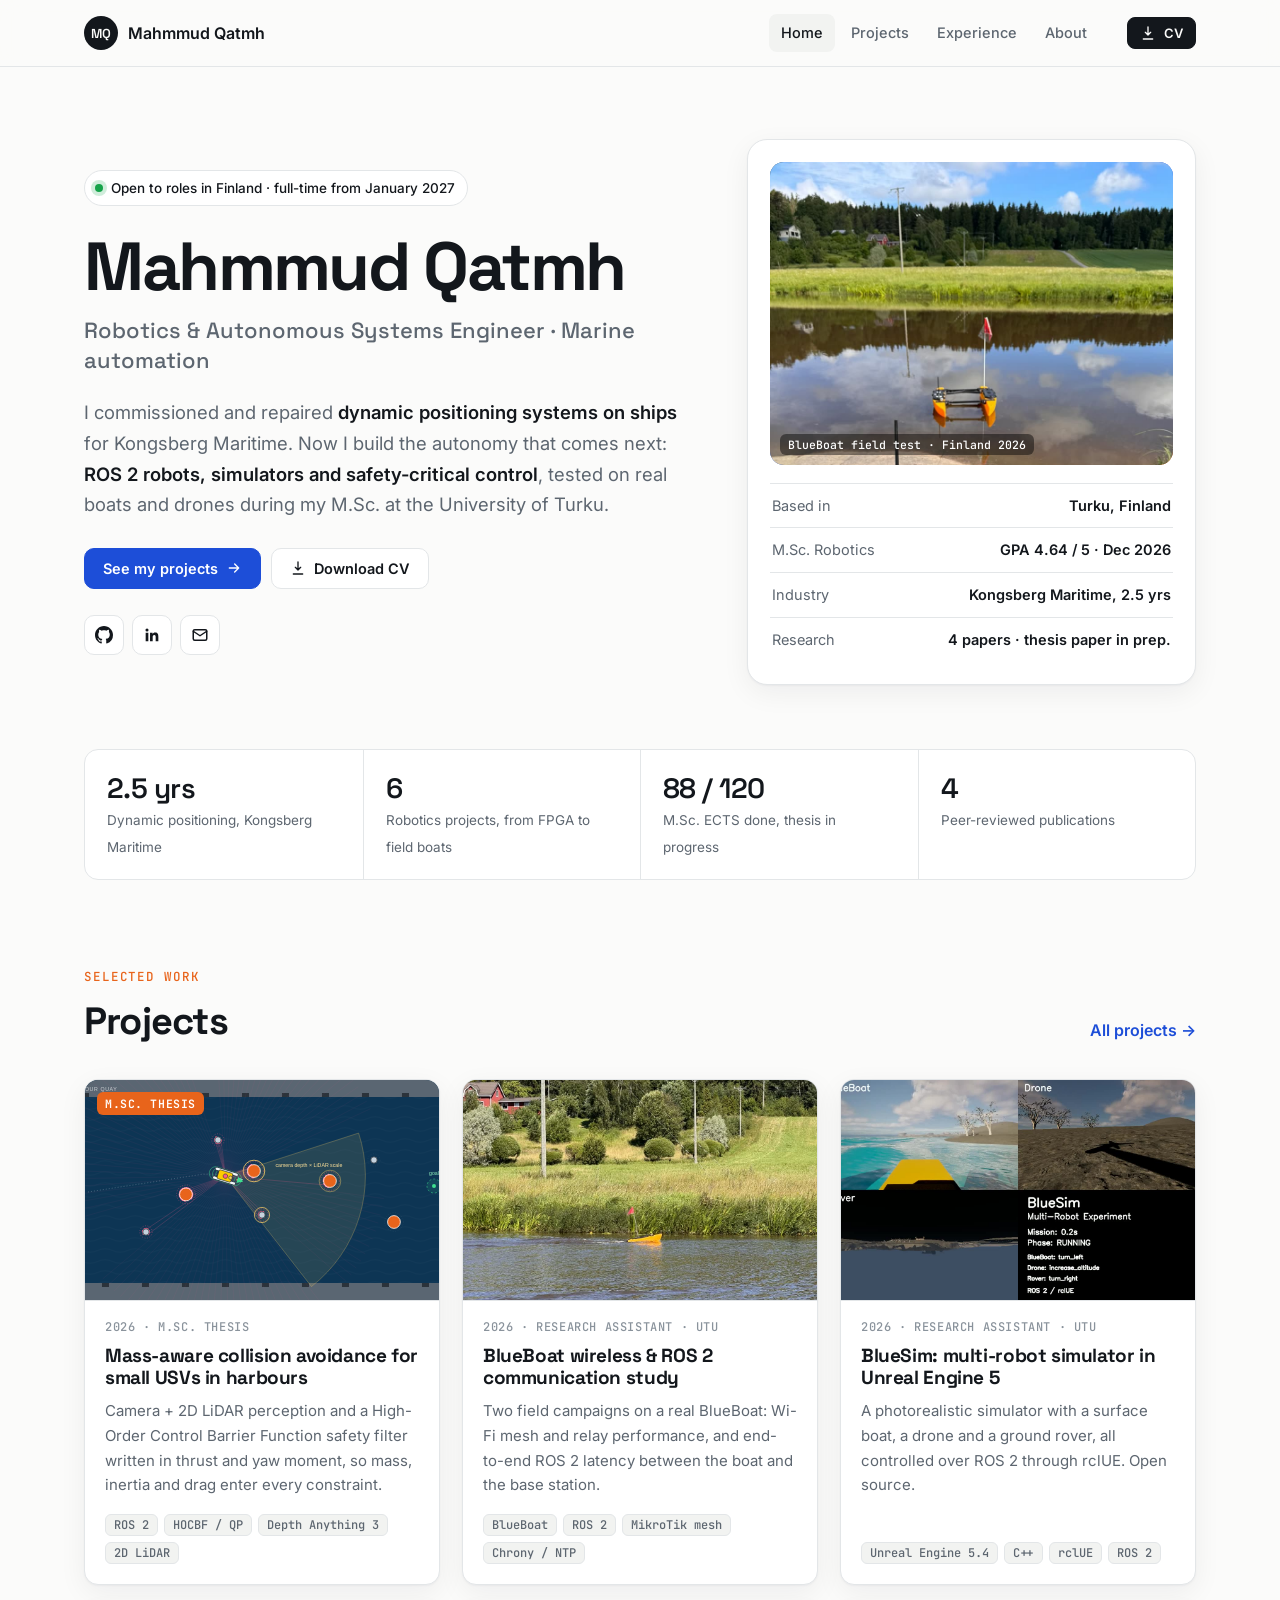
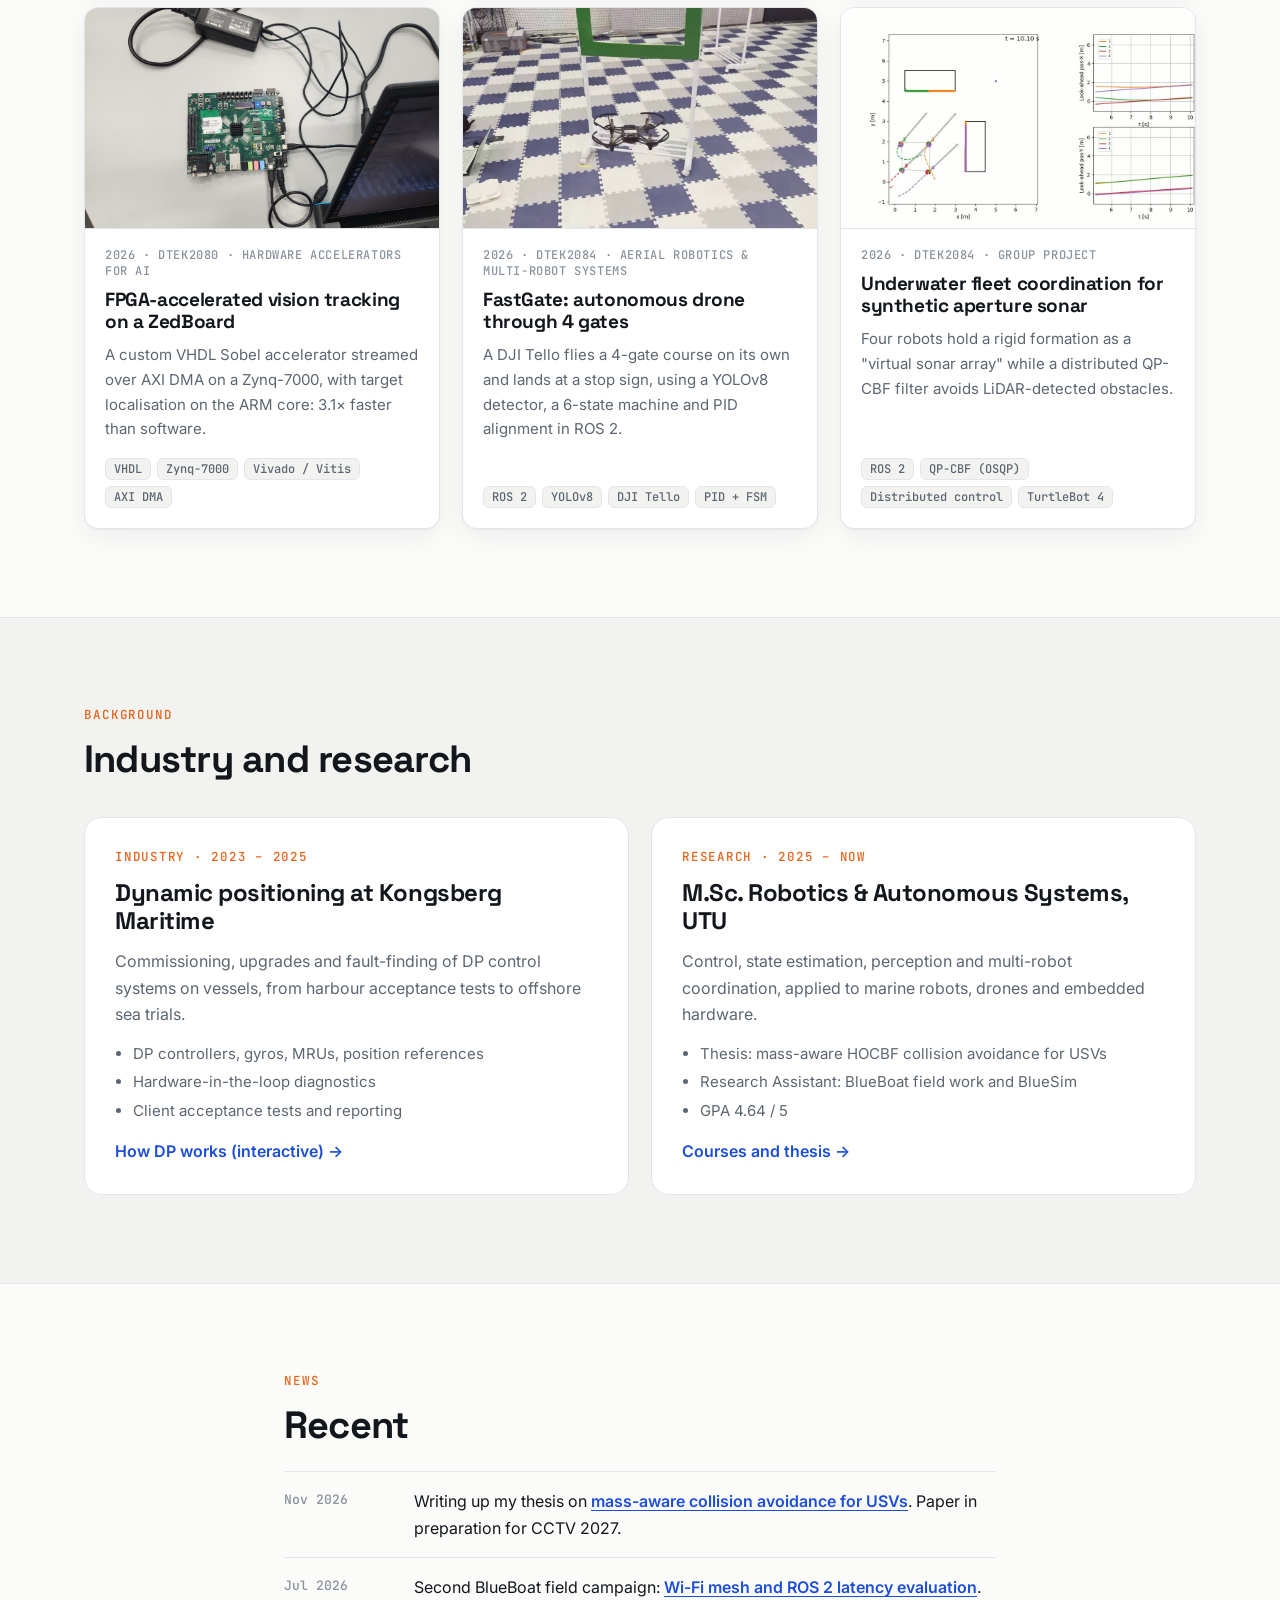
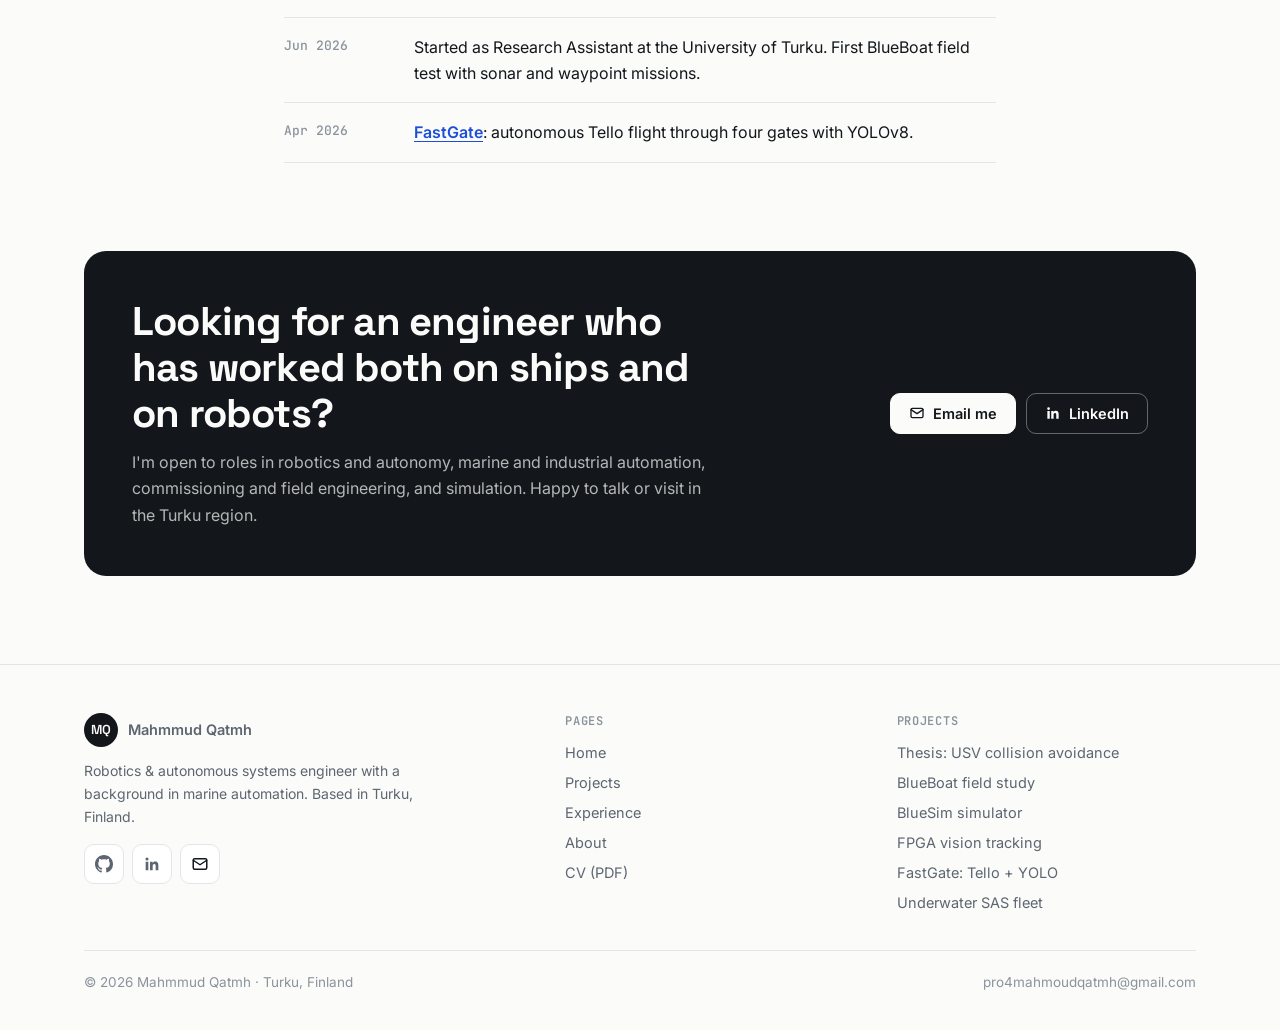
==== commit 80abffbb: "Rebuild as multi-page portfolio: project gallery with 6 project pages, experience, about Co-Authored" ====
--- a/index.html
+++ b/index.html
@@ -1,560 +1,192 @@
 <!doctype html>
 <html lang="en">
 <head>
-  <meta charset="utf-8">
-  <meta name="viewport" content="width=device-width, initial-scale=1">
-  <title>Mahmmud Qatmh · Robotics & Marine Automation Engineer</title>
-  <meta name="description" content="Robotics and autonomous systems engineer in Turku, Finland. 2.5 years commissioning Kongsberg dynamic positioning systems on ships, M.Sc. Robotics & Autonomous Systems (University of Turku), ROS 2 and Unreal Engine multi-robot simulation.">
-  <meta property="og:title" content="Mahmmud Qatmh · Robotics & Marine Automation Engineer">
-  <meta property="og:description" content="Ship automation in the field + ROS 2 autonomy research. Based in Turku, Finland.">
-  <meta property="og:image" content="media/bluesim-multirobot.jpg">
-  <link rel="preconnect" href="https://fonts.googleapis.com">
-  <link rel="preconnect" href="https://fonts.gstatic.com" crossorigin>
-  <link href="https://fonts.googleapis.com/css2?family=Inter:wght@400;500;600;700&family=JetBrains+Mono:wght@400;500&display=swap" rel="stylesheet">
-  <link rel="stylesheet" href="styles.css">
+<meta charset="utf-8">
+<meta name="viewport" content="width=device-width, initial-scale=1">
+<title>Mahmmud Qatmh · Robotics &amp; Autonomous Systems Engineer</title>
+<meta name="description" content="Robotics and autonomous systems engineer in Turku, Finland. 2.5 years on Kongsberg dynamic positioning systems; M.Sc. Robotics &amp; Autonomous Systems with projects in marine autonomy, drones, FPGA and multi-robot control.">
+<meta name="author" content="Mahmmud Qatmh">
+<meta property="og:title" content="Mahmmud Qatmh · Robotics &amp; Autonomous Systems Engineer">
+<meta property="og:description" content="Robotics and autonomous systems engineer in Turku, Finland. 2.5 years on Kongsberg dynamic positioning systems; M.Sc. Robotics &amp; Autonomous Systems with projects in marine autonomy, drones, FPGA and multi-robot control.">
+<meta property="og:image" content="https://mahmmudqatmh.github.io/media/bluesim-multirobot.jpg">
+<meta property="og:type" content="website">
+<link rel="icon" href="data:image/svg+xml,%3Csvg xmlns='http://www.w3.org/2000/svg' viewBox='0 0 64 64'%3E%3Ccircle cx='32' cy='32' r='32' fill='%2313171c'/%3E%3Ctext x='32' y='41' font-family='Arial' font-weight='700' font-size='24' fill='white' text-anchor='middle'%3EMQ%3C/text%3E%3C/svg%3E">
+<link rel="preconnect" href="https://fonts.googleapis.com">
+<link rel="preconnect" href="https://fonts.gstatic.com" crossorigin>
+<link href="https://fonts.googleapis.com/css2?family=Inter:wght@400;500;600;700&family=JetBrains+Mono:wght@400;500;600&family=Space+Grotesk:wght@500;600;700&display=swap" rel="stylesheet">
+<link rel="stylesheet" href="styles.css?v=202611231419">
 </head>
 <body>
-
-<header class="nav">
-  <div class="wrap nav-inner">
-    <a class="brand" href="#top">Mahmmud Qatmh</a>
-    <nav class="nav-links" aria-label="Sections">
-      <a href="#msc">Master's</a>
-      <a href="#bluesim">Projects</a>
-      <a href="#field">DP systems</a>
-      <a href="#experience">Experience</a>
-      <a href="#skills">Skills</a>
-      <a href="#contact">Contact</a>
-    </nav>
-    <a class="btn btn-small" href="Mahmmud_Qatmh_CV.pdf" download>CV (PDF)</a>
+<a class="skip" href="#main">Skip to content</a>
+<header class="site-header">
+  <div class="wrap header-inner">
+    <a class="brand" href="index.html"><span class="mono">MQ</span><span>Mahmmud Qatmh</span></a>
+    <nav class="nav" aria-label="Main"><a href="index.html" aria-current="page">Home</a><a href="projects/index.html">Projects</a><a href="experience.html">Experience</a><a href="about.html">About</a></nav>
+    <a class="btn btn-small header-cv" href="Mahmmud_Qatmh_CV.pdf" download><svg viewBox="0 0 24 24" fill="none" stroke="currentColor" stroke-width="2" stroke-linecap="round" stroke-linejoin="round" aria-hidden="true"><path d="M12 3v12m0 0-4-4m4 4 4-4M5 21h14"/></svg>CV</a>
+    <button class="menu-btn" aria-label="Menu" aria-expanded="false"><svg width="20" height="20" viewBox="0 0 24 24" fill="none" stroke="currentColor" stroke-width="2" stroke-linecap="round" aria-hidden="true"><path d="M4 7h16M4 12h16M4 17h16"/></svg></button>
   </div>
 </header>
+<main id="main">
 
-<main id="top">
-
-  <!-- ============ HERO ============ -->
-  <section class="hero">
-    <div class="wrap hero-grid">
-      <div>
-        <p class="eyebrow">Robotics &amp; Autonomous Systems Engineer · Turku, Finland</p>
-        <h1>From shipboard automation to autonomous robots.</h1>
-        <p class="lead">
-          I spent 2.5 years at <strong>Kongsberg Maritime</strong> commissioning and troubleshooting
-          dynamic positioning systems on vessels. I'm now finishing an
-          <strong>M.Sc. in Robotics &amp; Autonomous Systems</strong> at the University of Turku,
-          where I build ROS&nbsp;2 robots and simulators. I want to bring both sides to
-          maritime, industrial and autonomous-systems teams in Finland.
-        </p>
-        <div class="cta-row">
-          <a class="btn" href="#bluesim">Watch the robots</a>
-          <a class="btn btn-ghost" href="Mahmmud_Qatmh_CV.pdf" download>Download CV</a>
-          <button type="button" class="btn btn-ghost" data-open-email>Email me</button>
-        </div>
-        <ul class="status">
-          <li><span class="dot"></span>Available for full-time roles from January 2027, part-time before that</li>
-          <li><span class="dot"></span>Living in Turku · open to on-site work, travel and offshore/yard visits</li>
-          <!-- ADD if true: "Residence permit allows work in Finland" and your Finnish level, e.g. "Finnish: A2, studying" -->
-        </ul>
+<section class="hero">
+  <div class="wrap hero-grid">
+    <div>
+      <span class="pill"><span class="dot"></span>Open to roles in Finland · full-time from January 2027</span>
+      <h1>Mahmmud Qatmh</h1>
+      <p class="role">Robotics &amp; Autonomous Systems Engineer · Marine automation</p>
+      <p class="lead">I commissioned and repaired <b>dynamic positioning systems on ships</b> for Kongsberg Maritime. Now I build the autonomy
+        that comes next: <b>ROS&nbsp;2 robots, simulators and safety-critical control</b>, tested on real boats and drones during my M.Sc. at the University of Turku.</p>
+      <div class="btn-row">
+        <a class="btn btn-accent" href="projects/index.html">See my projects <svg viewBox="0 0 24 24" fill="none" stroke="currentColor" stroke-width="2" stroke-linecap="round" stroke-linejoin="round" aria-hidden="true"><path d="M5 12h14m-6-6 6 6-6 6"/></svg></a>
+        <a class="btn btn-ghost" href="Mahmmud_Qatmh_CV.pdf" download><svg viewBox="0 0 24 24" fill="none" stroke="currentColor" stroke-width="2" stroke-linecap="round" stroke-linejoin="round" aria-hidden="true"><path d="M12 3v12m0 0-4-4m4 4 4-4M5 21h14"/></svg>Download CV</a>
       </div>
-      <figure class="hero-media">
-        <video src="media/bluesim-multirobot.mp4" poster="media/bluesim-multirobot.jpg" autoplay muted loop playsinline aria-label="BlueSim multi-robot experiment: boat, drone and rover controlled over ROS 2"></video>
-        <figcaption>BlueSim: boat, drone and rover running one mission over ROS&nbsp;2 (my own simulator, Unreal Engine 5)</figcaption>
-      </figure>
-    </div>
-
-    <div class="wrap facts">
-      <div class="fact"><b>2.5 yrs</b><span>DP service engineer, Kongsberg Maritime</span></div>
-      <div class="fact"><b>4.64 / 5</b><span>M.Sc. GPA · 88 of 120 ECTS done</span></div>
-      <div class="fact"><b>3 robots</b><span>Boat, drone, rover in my open-source ROS&nbsp;2 simulator</span></div>
-      <div class="fact"><b>4 papers</b><span>IEEE &amp; journal publications in ML signal processing</span></div>
-    </div>
-  </section>
-
-  <!-- ============ WHAT I BRING ============ -->
-  <section class="section">
-    <div class="wrap">
-      <h2 class="h2">What I bring to a team</h2>
-      <div class="cards three">
-        <article class="card">
-          <div class="icon" aria-hidden="true">⚓</div>
-          <h3>I know how ships are run</h3>
-          <p>Commissioning, upgrades and fault-finding of dynamic positioning control systems, sensors and
-            vessel networks. I've worked on board with crews and through client acceptance tests,
-            where safety and redundancy rules leave no room for guesswork.</p>
-        </article>
-        <article class="card">
-          <div class="icon" aria-hidden="true">🤖</div>
-          <h3>I build autonomy software</h3>
-          <p>ROS&nbsp;2 (Humble &amp; Jazzy), Python and C++, Unreal Engine 5 simulation, camera pipelines,
-            multi-robot coordination, localisation &amp; navigation, control systems and embedded AI.</p>
-        </article>
-        <article class="card">
-          <div class="icon" aria-hidden="true">🔧</div>
-          <h3>I take hardware to the water</h3>
-          <p>I assembled and integrated a BlueRobotics BlueBoat with sonar, multibeam and camera,
-            then supported its field tests. I'm comfortable going from a wiring diagram
-            to a working, tested system.</p>
-        </article>
+      <div class="icon-row">
+        <a class="icon-btn" href="https://github.com/MahmmudQatmh" target="_blank" rel="noopener" aria-label="GitHub"><svg viewBox="0 0 16 16" fill="currentColor" aria-hidden="true"><path d="M8 0C3.58 0 0 3.58 0 8c0 3.54 2.29 6.53 5.47 7.59.4.07.55-.17.55-.38 0-.19-.01-.82-.01-1.49-2.01.37-2.53-.49-2.69-.94-.09-.23-.48-.94-.82-1.13-.28-.15-.68-.52-.01-.53.63-.01 1.08.58 1.23.82.72 1.21 1.87.87 2.33.66.07-.52.28-.87.51-1.07-1.78-.2-3.64-.89-3.64-3.95 0-.87.31-1.59.82-2.15-.08-.2-.36-1.02.08-2.12 0 0 .67-.21 2.2.82.64-.18 1.32-.27 2-.27.68 0 1.36.09 2 .27 1.53-1.04 2.2-.82 2.2-.82.44 1.1.16 1.92.08 2.12.51.56.82 1.27.82 2.15 0 3.07-1.87 3.75-3.65 3.95.29.25.54.73.54 1.48 0 1.07-.01 1.93-.01 2.2 0 .21.15.46.55.38A8.01 8.01 0 0016 8c0-4.42-3.58-8-8-8z"/></svg></a>
+        <a class="icon-btn" href="https://www.linkedin.com/in/mahmmud-qatmh" target="_blank" rel="noopener" aria-label="LinkedIn"><svg viewBox="0 0 24 24" fill="currentColor" aria-hidden="true"><path d="M20.45 20.45h-3.55v-5.57c0-1.33-.03-3.04-1.85-3.04-1.85 0-2.14 1.45-2.14 2.94v5.67H9.36V9h3.41v1.56h.05c.48-.9 1.64-1.85 3.37-1.85 3.6 0 4.27 2.37 4.27 5.46v6.28zM5.34 7.43a2.06 2.06 0 110-4.12 2.06 2.06 0 010 4.12zM7.12 20.45H3.56V9h3.56v11.45z"/></svg></a>
+        <button class="icon-btn" data-open-email aria-label="Email"><svg viewBox="0 0 24 24" fill="none" stroke="currentColor" stroke-width="2" stroke-linecap="round" stroke-linejoin="round" aria-hidden="true"><rect x="3" y="5" width="18" height="14" rx="2"/><path d="m3 7 9 6 9-6"/></svg></button>
       </div>
     </div>
-  </section>
+    <div class="profile-card">
+      <!-- REPLACE with your photo: <img src="media/portrait.jpg" alt="Mahmmud Qatmh"> -->
+      <div class="portrait"><img src="media/blueboat-field.jpg" alt="The BlueBoat during a field test in Finland" style="object-position:50% 45%"><span class="portrait-cap">BlueBoat field test · Finland 2026</span></div>
+      <ul class="facts">
+        <li><span>Based in</span><b>Turku, Finland</b></li>
+        <li><span>M.Sc. Robotics</span><b>GPA 4.64 / 5 · Dec 2026</b></li>
+        <li><span>Industry</span><b>Kongsberg Maritime, 2.5 yrs</b></li>
+        <li><span>Research</span><b>4 papers · thesis paper in prep.</b></li>
+      </ul>
+    </div>
+  </div>
+</section>
 
-  <!-- ============ MASTER'S ============ -->
-  <section class="section alt" id="msc">
-    <div class="wrap">
-      <p class="eyebrow">M.Sc. ICT: Robotics &amp; Autonomous Systems · University of Turku · 2025 – Dec 2026</p>
-      <h2 class="h2">What my Master's is teaching me</h2>
-      <div class="msc-top">
-        <p class="lead narrow">At Kongsberg I saw autonomy from the outside: a DP system takes sensor data, estimates where
-          the ship is, and controls thrusters. My Master's taught me how to build that kind of system myself, from
-          state estimation and control to perception, multi-robot coordination and safety-critical control.</p>
-        <div class="msc-stats">
-          <div><b>4.64</b><span>GPA out of 5</span></div>
-          <div><b>88<small>/120</small></b><span>ECTS completed</span></div>
-          <div><b>Dec 2026</b><span>Expected graduation</span></div>
+<section class="wrap">
+  <div class="strip reveal">
+    <div><b>2.5 yrs</b><span>Dynamic positioning, Kongsberg Maritime</span></div>
+    <div><b>6</b><span>Robotics projects, from FPGA to field boats</span></div>
+    <div><b>88 / 120</b><span>M.Sc. ECTS done, thesis in progress</span></div>
+    <div><b>4</b><span>Peer-reviewed publications</span></div>
+  </div>
+</section>
+
+<section class="section">
+  <div class="wrap">
+    <div class="section-head">
+      <div><p class="eyebrow">Selected work</p><h2 class="h2">Projects</h2></div>
+      <a class="link-arrow" href="projects/index.html">All projects →</a>
+    </div>
+    <div class="grid grid-3"><article class="pcard reveal" data-tags="marine control perception">
+      <span class="badge">M.Sc. thesis</span><div class="thumb"><img src="media/thesis-sim.svg" alt="" loading="lazy"></div>
+      <div class="body">
+        <div class="meta">2026 · M.Sc. thesis</div>
+        <h3><a href="projects/thesis-usv-collision-avoidance.html">Mass-aware collision avoidance for small USVs in harbours</a></h3>
+        <p>Camera + 2D LiDAR perception and a High-Order Control Barrier Function safety filter written in thrust and yaw moment, so mass, inertia and drag enter every constraint.</p>
+        <ul class="tags"><li>ROS 2</li><li>HOCBF / QP</li><li>Depth Anything 3</li><li>2D LiDAR</li></ul>
+      </div>
+    </article><article class="pcard reveal" data-tags="marine field">
+      <div class="thumb"><img src="media/bb-ground2.jpg" alt="" loading="lazy"></div>
+      <div class="body">
+        <div class="meta">2026 · Research Assistant · UTU</div>
+        <h3><a href="projects/blueboat-communication.html">BlueBoat wireless &amp; ROS 2 communication study</a></h3>
+        <p>Two field campaigns on a real BlueBoat: Wi-Fi mesh and relay performance, and end-to-end ROS 2 latency between the boat and the base station.</p>
+        <ul class="tags"><li>BlueBoat</li><li>ROS 2</li><li>MikroTik mesh</li><li>Chrony / NTP</li></ul>
+      </div>
+    </article><article class="pcard reveal" data-tags="marine multirobot aerial">
+      <div class="thumb"><img src="media/bluesim-multirobot.jpg" alt="" loading="lazy"></div>
+      <div class="body">
+        <div class="meta">2026 · Research Assistant · UTU</div>
+        <h3><a href="projects/bluesim.html">BlueSim: multi-robot simulator in Unreal Engine 5</a></h3>
+        <p>A photorealistic simulator with a surface boat, a drone and a ground rover, all controlled over ROS 2 through rclUE. Open source.</p>
+        <ul class="tags"><li>Unreal Engine 5.4</li><li>C++</li><li>rclUE</li><li>ROS 2</li></ul>
+      </div>
+    </article><article class="pcard reveal" data-tags="hardware perception">
+      <div class="thumb"><img src="media/fpga-zedboard.jpg" alt="" loading="lazy"></div>
+      <div class="body">
+        <div class="meta">2026 · DTEK2080 · Hardware Accelerators for AI</div>
+        <h3><a href="projects/fpga-vision-tracking.html">FPGA-accelerated vision tracking on a ZedBoard</a></h3>
+        <p>A custom VHDL Sobel accelerator streamed over AXI DMA on a Zynq-7000, with target localisation on the ARM core: 3.1× faster than software.</p>
+        <ul class="tags"><li>VHDL</li><li>Zynq-7000</li><li>Vivado / Vitis</li><li>AXI DMA</li></ul>
+      </div>
+    </article><article class="pcard reveal" data-tags="aerial perception control">
+      <div class="thumb"><img src="media/fastgate-run.jpg" alt="" loading="lazy"></div>
+      <div class="body">
+        <div class="meta">2026 · DTEK2084 · Aerial Robotics &amp; Multi-robot Systems</div>
+        <h3><a href="projects/fastgate-tello.html">FastGate: autonomous drone through 4 gates</a></h3>
+        <p>A DJI Tello flies a 4-gate course on its own and lands at a stop sign, using a YOLOv8 detector, a 6-state machine and PID alignment in ROS 2.</p>
+        <ul class="tags"><li>ROS 2</li><li>YOLOv8</li><li>DJI Tello</li><li>PID + FSM</li></ul>
+      </div>
+    </article><article class="pcard reveal" data-tags="marine multirobot control">
+      <div class="thumb"><img src="media/sas-full.jpg" alt="" loading="lazy"></div>
+      <div class="body">
+        <div class="meta">2026 · DTEK2084 · group project</div>
+        <h3><a href="projects/underwater-sas-fleet.html">Underwater fleet coordination for synthetic aperture sonar</a></h3>
+        <p>Four robots hold a rigid formation as a &quot;virtual sonar array&quot; while a distributed QP-CBF filter avoids LiDAR-detected obstacles.</p>
+        <ul class="tags"><li>ROS 2</li><li>QP-CBF (OSQP)</li><li>Distributed control</li><li>TurtleBot 4</li></ul>
+      </div>
+    </article></div>
+  </div>
+</section>
+
+<section class="section alt">
+  <div class="wrap">
+    <div class="section-head"><div><p class="eyebrow">Background</p><h2 class="h2">Industry and research</h2></div></div>
+    <div class="worlds">
+      <div class="world reveal">
+        <span class="k">Industry · 2023 – 2025</span>
+        <h3>Dynamic positioning at Kongsberg Maritime</h3>
+        <p>Commissioning, upgrades and fault-finding of DP control systems on vessels, from harbour acceptance tests to offshore sea trials.</p>
+        <ul><li>DP controllers, gyros, MRUs, position references</li><li>Hardware-in-the-loop diagnostics</li><li>Client acceptance tests and reporting</li></ul>
+        <a class="link-arrow" href="experience.html#kongsberg">How DP works (interactive) →</a>
+      </div>
+      <div class="world reveal">
+        <span class="k">Research · 2025 – now</span>
+        <h3>M.Sc. Robotics &amp; Autonomous Systems, UTU</h3>
+        <p>Control, state estimation, perception and multi-robot coordination, applied to marine robots, drones and embedded hardware.</p>
+        <ul><li>Thesis: mass-aware HOCBF collision avoidance for USVs</li><li>Research Assistant: BlueBoat field work and BlueSim</li><li>GPA 4.64 / 5</li></ul>
+        <a class="link-arrow" href="about.html#education">Courses and thesis →</a>
+      </div>
+    </div>
+  </div>
+</section>
+
+<section class="section">
+  <div class="wrap narrow">
+    <p class="eyebrow">News</p>
+    <h2 class="h2" style="margin-bottom:24px">Recent</h2>
+    <ul class="news">
+      <li><time>Nov 2026</time><span>Writing up my thesis on <a href="projects/thesis-usv-collision-avoidance.html">mass-aware collision avoidance for USVs</a>. Paper in preparation for CCTV 2027.</span></li>
+      <li><time>Jul 2026</time><span>Second BlueBoat field campaign: <a href="projects/blueboat-communication.html">Wi-Fi mesh and ROS&nbsp;2 latency evaluation</a>.</span></li>
+      <li><time>Jun 2026</time><span>Started as Research Assistant at the University of Turku. First BlueBoat field test with sonar and waypoint missions.</span></li>
+      <li><time>Apr 2026</time><span><a href="projects/fastgate-tello.html">FastGate</a>: autonomous Tello flight through four gates with YOLOv8.</span></li>
+    </ul>
+  </div>
+</section>
+
+<section class="wrap">
+  <div class="cta reveal">
+    <div><h2>Looking for an engineer who has worked both on ships and on robots?</h2>
+      <p>I'm open to roles in robotics and autonomy, marine and industrial automation, commissioning and field engineering, and simulation. Happy to talk or visit in the Turku region.</p></div>
+    <div class="btn-row"><button class="btn" data-open-email><svg viewBox="0 0 24 24" fill="none" stroke="currentColor" stroke-width="2" stroke-linecap="round" stroke-linejoin="round" aria-hidden="true"><rect x="3" y="5" width="18" height="14" rx="2"/><path d="m3 7 9 6 9-6"/></svg>Email me</button><a class="btn btn-ghost" href="https://www.linkedin.com/in/mahmmud-qatmh" target="_blank" rel="noopener"><svg viewBox="0 0 24 24" fill="currentColor" aria-hidden="true"><path d="M20.45 20.45h-3.55v-5.57c0-1.33-.03-3.04-1.85-3.04-1.85 0-2.14 1.45-2.14 2.94v5.67H9.36V9h3.41v1.56h.05c.48-.9 1.64-1.85 3.37-1.85 3.6 0 4.27 2.37 4.27 5.46v6.28zM5.34 7.43a2.06 2.06 0 110-4.12 2.06 2.06 0 010 4.12zM7.12 20.45H3.56V9h3.56v11.45z"/></svg>LinkedIn</a></div>
+  </div>
+</section>
+</main>
+<footer class="site-footer">
+  <div class="wrap">
+    <div class="footer-grid">
+      <div>
+        <a class="brand" href="index.html"><span class="mono">MQ</span><span>Mahmmud Qatmh</span></a>
+        <p class="muted small" style="max-width:340px;margin-top:12px">Robotics &amp; autonomous systems engineer with a background in marine automation. Based in Turku, Finland.</p>
+        <div class="icon-row mt-s">
+          <a class="icon-btn" href="https://github.com/MahmmudQatmh" target="_blank" rel="noopener" aria-label="GitHub"><svg viewBox="0 0 16 16" fill="currentColor" aria-hidden="true"><path d="M8 0C3.58 0 0 3.58 0 8c0 3.54 2.29 6.53 5.47 7.59.4.07.55-.17.55-.38 0-.19-.01-.82-.01-1.49-2.01.37-2.53-.49-2.69-.94-.09-.23-.48-.94-.82-1.13-.28-.15-.68-.52-.01-.53.63-.01 1.08.58 1.23.82.72 1.21 1.87.87 2.33.66.07-.52.28-.87.51-1.07-1.78-.2-3.64-.89-3.64-3.95 0-.87.31-1.59.82-2.15-.08-.2-.36-1.02.08-2.12 0 0 .67-.21 2.2.82.64-.18 1.32-.27 2-.27.68 0 1.36.09 2 .27 1.53-1.04 2.2-.82 2.2-.82.44 1.1.16 1.92.08 2.12.51.56.82 1.27.82 2.15 0 3.07-1.87 3.75-3.65 3.95.29.25.54.73.54 1.48 0 1.07-.01 1.93-.01 2.2 0 .21.15.46.55.38A8.01 8.01 0 0016 8c0-4.42-3.58-8-8-8z"/></svg></a>
+          <a class="icon-btn" href="https://www.linkedin.com/in/mahmmud-qatmh" target="_blank" rel="noopener" aria-label="LinkedIn"><svg viewBox="0 0 24 24" fill="currentColor" aria-hidden="true"><path d="M20.45 20.45h-3.55v-5.57c0-1.33-.03-3.04-1.85-3.04-1.85 0-2.14 1.45-2.14 2.94v5.67H9.36V9h3.41v1.56h.05c.48-.9 1.64-1.85 3.37-1.85 3.6 0 4.27 2.37 4.27 5.46v6.28zM5.34 7.43a2.06 2.06 0 110-4.12 2.06 2.06 0 010 4.12zM7.12 20.45H3.56V9h3.56v11.45z"/></svg></a>
+          <button class="icon-btn" data-open-email aria-label="Email"><svg viewBox="0 0 24 24" fill="none" stroke="currentColor" stroke-width="2" stroke-linecap="round" stroke-linejoin="round" aria-hidden="true"><rect x="3" y="5" width="18" height="14" rx="2"/><path d="m3 7 9 6 9-6"/></svg></button>
         </div>
       </div>
-      <div class="progress" role="img" aria-label="88 of 120 ECTS completed; thesis and 2 ECTS remaining">
-        <div class="bar done" style="flex:88"><span>Courses: major + minor finished · 88 ECTS</span></div>
-        <div class="bar thesis" style="flex:30"><span>Thesis · in progress</span></div>
-        <div class="bar rest" style="flex:2"></div>
-      </div>
-
-      <div class="cards three learn">
-        <article class="card">
-          <span class="tag">Control Systems</span>
-          <h3>Modelling and control</h3>
-          <p>System modelling, stability, and PID and state-space control. It's the same theory behind DP position and heading control, so I now understand the tuning I used to do in the field.</p>
-        </article>
-        <article class="card">
-          <span class="tag">Localisation &amp; Navigation</span>
-          <h3>State estimation and sensor fusion</h3>
-          <p>Kalman filtering, odometry and mapping, and fusing noisy sensors into one estimate. A DP system does exactly this with GNSS, HiPAP, gyro and MRU data.</p>
-        </article>
-        <article class="card">
-          <span class="tag">Multi-Robot Coordination</span>
-          <h3>Agent-based systems</h3>
-          <p>Task allocation, communication and cooperation between autonomous agents. This led directly to BlueSim's boat, drone and rover.</p>
-        </article>
-        <article class="card">
-          <span class="tag">Robot Perception</span>
-          <h3>Seeing the world</h3>
-          <p>Camera models, image processing and object detection: turning pixels into positions a robot can act on.</p>
-        </article>
-        <article class="card">
-          <span class="tag">Embedded AI</span>
-          <h3>AI on small computers</h3>
-          <p>Running and optimising neural networks on resource-limited hardware, such as the Raspberry Pi on a BlueBoat.</p>
-        </article>
-        <article class="card">
-          <span class="tag">Algorithms &amp; Data</span>
-          <h3>Algorithms and data analytics</h3>
-          <p>Algorithm design, data structures and complex data analytics. These are the foundations for planning and for handling large sensor logs.</p>
-        </article>
-      </div>
-      <!-- EDIT the course descriptions above if your course content differed. -->
-
-      <!-- ===== THESIS ===== -->
-      <div class="thesis" id="thesis">
-        <div class="thesis-head">
-          <div>
-            <p class="eyebrow">Master's thesis · paper in preparation (target: CCTV 2027)</p>
-            <h3 class="h2 thesis-title">Mass-aware collision avoidance for small USVs in harbours</h3>
-            <!-- EDIT: replace with your exact thesis / paper title and supervisor. -->
-            <p>Small uncrewed surface vessels working in harbours have to pass buoys and posts at close range,
-              but they can only carry light, low-cost sensors. My thesis builds a collision-avoidance method for a
-              <b>catamaran USV</b> that uses only a <b>monocular camera</b>, a <b>2D LiDAR</b> and a
-              <b>safety filter based on High-Order Control Barrier Functions (HOCBF)</b>.</p>
-            <p>The key idea is that the safety filter is written directly in <b>thrust force and yaw moment</b>, so the
-              boat's <b>mass, moment of inertia and hydrodynamic drag</b> enter every constraint. A filter that ignores
-              mass assumes the boat can stop or turn faster than it physically can.</p>
-          </div>
-          <ol class="pipeline">
-            <li><b>Camera depth</b><span>Depth Anything 3 gives relative depth from one camera. LiDAR returns that the camera also sees convert it to metres.</span></li>
-            <li><b>LiDAR map with memory</b><span>A world-fixed obstacle map keeps obstacles in sectors the camera can't see.</span></li>
-            <li><b>HOCBF safety filter</b><span>A quadratic program minimally changes the thrust and yaw moment commands, using a surge-yaw model with mass, inertia and drag.</span></li>
-            <li><b>Seven-disc hull cover</b><span>The hull is covered by seven discs, so the filter can use yaw to swing the bow away from an obstacle.</span></li>
-            <li><b>Stopping-distance speed limit</b><span>Speed is capped from the vessel's stopping distance, so the QP stays feasible under thrust limits.</span></li>
-            <li><b>ROS&nbsp;2 + BlueSim</b><span>Implemented in ROS&nbsp;2 and evaluated in BlueSim, my Unreal Engine 5 simulator, with floating buoys.</span></li>
-          </ol>
-        </div>
-
-        <figure class="usv-fig">
-          <div class="usv-stage">
-            <svg id="usv-svg" viewBox="0 0 800 440" role="img" aria-labelledby="usv-svg-title">
-              <title id="usv-svg-title">Top-down simulation of a catamaran USV avoiding buoys and posts in a harbour with a camera, a 2D LiDAR and a control-barrier-function safety filter</title>
-            </svg>
-            <div class="dp-hud usv-hud">
-              <div><span>Filter</span><b id="usv-mode">Mass-aware HOCBF</b></div>
-              <div><span>Speed</span><b id="usv-speed">0.00 m/s</b></div>
-              <div><span>Min clearance</span><b id="usv-clear">–</b></div>
-              <div><span>Status</span><b id="usv-status">Running</b></div>
-            </div>
-          </div>
-          <div class="dp-controls">
-            <div class="seg" role="group" aria-label="Safety filter">
-              <button type="button" data-usv="mass" aria-pressed="true">Mass-aware HOCBF</button>
-              <button type="button" data-usv="accel" aria-pressed="false">Acceleration-based (ignores mass)</button>
-            </div>
-            <div class="layer-toggles" role="group" aria-label="Show layers">
-              <label><input type="checkbox" data-layer="camera" checked> Camera</label>
-              <label><input type="checkbox" data-layer="lidar" checked> LiDAR rays</label>
-              <label><input type="checkbox" data-layer="map" checked> LiDAR map</label>
-              <label><input type="checkbox" data-layer="discs" checked> Hull discs</label>
-            </div>
-            <button type="button" class="btn btn-small btn-ghost" id="usv-restart">Restart run</button>
-          </div>
-          <figcaption class="usv-legend">
-            <span><i class="lg lg-cam"></i>camera view</span>
-            <span><i class="lg lg-lidar"></i>LiDAR hits kept in map</span>
-            <span><i class="lg lg-nom"></i>nominal command</span>
-            <span><i class="lg lg-safe"></i>filtered (safe) command</span>
-            <span><i class="lg lg-stop"></i>stopping distance</span>
-          </figcaption>
-          <p class="muted small">This is a simplified browser re-implementation that shows the idea. It is not the thesis code, and its numbers are not
-            thesis results. The two filters use the same boat: the acceleration-based one asks for decelerations a heavy boat can't produce.</p>
-        </figure>
-
-        <div class="results">
-          <div><b>Runs</b><span>being finalised</span></div>
-          <div><b>Min hull clearance</b><span>being finalised</span></div>
-          <div><b>Collisions (mass-aware)</b><span>none so far</span></div>
-          <div><b>Baseline that ignores mass</b><span>collisions, analysis ongoing</span></div>
-        </div>
-        <!-- UPDATE the four result tiles when your experiments are done, e.g. "50 runs", "0.42 m", "0 / 50", "17 / 50 for a 30 kg vessel". -->
-      </div>
+      <div><h4>Pages</h4><ul><li><a href="index.html">Home</a></li><li><a href="projects/index.html">Projects</a></li><li><a href="experience.html">Experience</a></li><li><a href="about.html">About</a></li><li><a href="Mahmmud_Qatmh_CV.pdf" download>CV (PDF)</a></li></ul></div>
+      <div><h4>Projects</h4><ul><li><a href="projects/thesis-usv-collision-avoidance.html">Thesis: USV collision avoidance</a></li><li><a href="projects/blueboat-communication.html">BlueBoat field study</a></li><li><a href="projects/bluesim.html">BlueSim simulator</a></li><li><a href="projects/fpga-vision-tracking.html">FPGA vision tracking</a></li><li><a href="projects/fastgate-tello.html">FastGate: Tello + YOLO</a></li><li><a href="projects/underwater-sas-fleet.html">Underwater SAS fleet</a></li></ul></div>
     </div>
-  </section>
-
-  <!-- ============ BLUESIM ============ -->
-  <section class="section" id="bluesim">
-    <div class="wrap">
-      <p class="eyebrow">Featured project · University of Turku, 2026</p>
-      <h2 class="h2">BlueSim: a multi-robot simulator with ROS&nbsp;2</h2>
-      <p class="lead narrow">
-        Testing a new controller on a real boat costs a field day and carries risk. I built BlueSim in
-        <strong>Unreal Engine 5.4.4</strong> so our lab could test perception and control on a
-        <strong>surface boat, a drone and a ground rover</strong> in one shared world first.
-        Each robot has physics-based motion and an onboard camera, and all three are controlled over
-        <strong>ROS&nbsp;2</strong> through the rclUE bridge.
-      </p>
-
-      <div class="player">
-        <div class="tabs" role="tablist" aria-label="BlueSim videos">
-          <button role="tab" aria-selected="true" data-src="media/bluesim-showcase.mp4" data-poster="media/bluesim-showcase.jpg" data-caption="Showcase: the environment and the three robots.">Showcase</button>
-          <button role="tab" aria-selected="false" data-src="media/bluesim-multirobot.mp4" data-poster="media/bluesim-multirobot.jpg" data-caption="Multi-robot experiment: a Python ROS 2 node sends commands to all three robots and shows their camera feeds.">Multi-robot mission</button>
-          <button role="tab" aria-selected="false" data-src="media/bluesim-blueboat.mp4" data-poster="media/bluesim-blueboat.jpg" data-caption="BlueBoat onboard camera, streamed to ROS 2 as sensor_msgs/Image.">BlueBoat camera</button>
-          <button role="tab" aria-selected="false" data-src="media/bluesim-drone.mp4" data-poster="media/bluesim-drone.jpg" data-caption="Drone onboard camera, recorded through ROS 2.">Drone camera</button>
-        </div>
-        <video id="bluesim-video" src="media/bluesim-showcase.mp4" poster="media/bluesim-showcase.jpg" controls muted playsinline preload="metadata"></video>
-        <p class="caption" id="bluesim-caption">Showcase: the environment and the three robots.</p>
-      </div>
-
-      <div class="split">
-        <div>
-          <h3 class="h3">How it fits together</h3>
-          <ol class="flow">
-            <li><b>Unreal Engine 5</b><span>Physics for boat, drone and rover · onboard cameras (640×360, 90° FOV)</span></li>
-            <li><b>rclUE bridge</b><span>C++ publishers and subscribers inside the simulator</span></li>
-            <li><b>ROS&nbsp;2 topics</b><span><code>/camera_BlueBoat</code> · <code>/cmd_BlueBoat_vel</code> · pan/tilt camera control</span></li>
-            <li><b>Python nodes</b><span>Autonomy, experiments and camera monitoring, sending <code>Twist</code> commands back</span></li>
-          </ol>
-        </div>
-        <div>
-          <h3 class="h3">Engineering choices</h3>
-          <ul class="ticks">
-            <li>Robot physics is kept separate from the command source, so the same robot runs from the keyboard or from ROS&nbsp;2 code without changes.</li>
-            <li>Standard ROS&nbsp;2 messages (<code>Twist</code>, <code>Image</code>), so lab code can later move to the real BlueBoat.</li>
-            <li>Built-in experiment for camera resolution against publish rate (5–30&nbsp;Hz), to find the bandwidth limits before field tests.</li>
-            <li>Floating buoys and a 2D LiDAR are now used for <a href="#thesis">my thesis on USV collision avoidance</a>. Next: IMU, GPS, sonar and odometry.</li>
-          </ul>
-          <a class="btn btn-ghost" href="https://github.com/MahmmudQatmh/BlueSim" target="_blank" rel="noopener">Source code on GitHub →</a>
-        </div>
-      </div>
-    </div>
-  </section>
-
-  <!-- ============ BLUEBOAT FIELD BUILD ============ -->
-  <section class="section alt">
-    <div class="wrap split">
-      <div>
-        <p class="eyebrow">Research Assistant · University of Turku · Summer 2026</p>
-        <h2 class="h2">Building a survey boat for real water</h2>
-        <p>
-          The department needed a working uncrewed surface vessel for sensing research.
-          I assembled and configured a <strong>BlueRobotics BlueBoat</strong> from the hardware up,
-          integrated its sensors, set up the ROS&nbsp;2 environment and supported field testing.
-        </p>
-        <ul class="ticks">
-          <li><b>Autopilot &amp; compute:</b> Raspberry Pi 4, ArduPilot, BlueOS</li>
-          <li><b>Sensors:</b> ExploreHD camera, Cerulean Surveyor 240-16 multibeam echosounder, Cerulean OmniScan 450 side-scan sonar</li>
-          <li><b>Software:</b> ROS&nbsp;2 Jazzy environment, with measurements of network performance and communication latency for sensor streams</li>
-          <li><b>Result:</b> a field-tested platform for the lab, plus BlueSim as its digital twin for testing code before going on the water</li>
-        </ul>
-      </div>
-      <figure class="field-photo">
-        <img src="media/blueboat-field.jpg" width="900" height="1200" loading="lazy"
-             alt="The BlueBoat catamaran on calm water during a field test in Finland, with the laptop and radio base station on a table on the shore">
-        <figcaption>Field test in Finland: the BlueBoat on the water, with the radio base station and the control laptop on the shore.</figcaption>
-      </figure>
-    </div>
-  </section>
-
-  <!-- ============ FIELD WORK (KONGSBERG) ============ -->
-  <section class="section" id="field">
-    <div class="wrap">
-      <p class="eyebrow">Kongsberg Maritime Middle East · Dubai · 2023–2025</p>
-      <h2 class="h2">Field work: dynamic positioning on real vessels</h2>
-      <p class="lead narrow">
-        Dynamic positioning (DP) keeps a ship on an exact spot or heading using only its own thrusters, with no anchor.
-        Offshore supply, drilling, construction and survey vessels rely on it to work next to platforms and over subsea wells
-        in wind, waves and current. It is one of the oldest forms of marine autonomy that is safety-critical.
-        As a DP service engineer at Kongsberg, I commissioned, tested and repaired these systems on board.
-      </p>
-
-      <!-- ===== DP interactive ===== -->
-      <div class="dp" id="dp">
-        <div class="dp-stage">
-          <svg id="dp-svg" viewBox="0 0 800 480" role="img" aria-labelledby="dp-svg-title">
-            <title id="dp-svg-title">Top-down animation of a vessel in dynamic positioning, with its position reference sensors</title>
-          </svg>
-          <div class="dp-hud" aria-live="off">
-            <div><span>DP</span><b id="hud-mode">ON · auto position</b></div>
-            <div><span>Position error</span><b id="hud-pos">0.0 m</b></div>
-            <div><span>Heading error</span><b id="hud-hdg">0.0°</b></div>
-            <div><span>Wind</span><b id="hud-wind">0 m/s</b></div>
-          </div>
-        </div>
-
-        <div class="dp-controls">
-          <div class="seg" role="group" aria-label="DP mode">
-            <button type="button" data-dp="on" aria-pressed="true">DP on</button>
-            <button type="button" data-dp="off" aria-pressed="false">DP off (drift)</button>
-          </div>
-          <label class="slider">Weather
-            <input type="range" id="dp-weather" min="0" max="2" step="1" value="1" aria-valuetext="Moderate">
-            <output id="dp-weather-label">Moderate</output>
-          </label>
-          <button type="button" class="btn btn-small btn-ghost" id="dp-pause">Pause</button>
-        </div>
-
-        <div class="dp-sensors">
-          <p class="dp-hint">Tap a sensor to see where it is and how it measures.</p>
-          <div class="sensor-groups">
-            <div>
-              <h4>Vessel sensors</h4>
-              <div class="chips sensor-chips">
-                <button type="button" data-sensor="gyro">Gyrocompass</button>
-                <button type="button" data-sensor="mru">MRU / VRS</button>
-                <button type="button" data-sensor="wind">Wind sensor</button>
-              </div>
-            </div>
-            <div>
-              <h4>Absolute position references</h4>
-              <div class="chips sensor-chips">
-                <button type="button" data-sensor="gnss">DGNSS (GPS)</button>
-                <button type="button" data-sensor="hipap">HiPAP (acoustic)</button>
-                <button type="button" data-sensor="taut">Taut wire</button>
-              </div>
-            </div>
-            <div>
-              <h4>Relative position references</h4>
-              <div class="chips sensor-chips">
-                <button type="button" data-sensor="radascan">RadaScan</button>
-                <button type="button" data-sensor="cyscan">CyScan</button>
-                <button type="button" data-sensor="spottrack">SpotTrack</button>
-                <button type="button" data-sensor="radius">RADius</button>
-              </div>
-            </div>
-          </div>
-          <div class="sensor-info" id="sensor-info">
-            <b>Why so many sensors?</b>
-            <p>A DP system never trusts a single measurement. It compares several independent position references and
-              rejects any that drift or freeze. It blends them with heading, motion and wind data in a model of the vessel,
-              so the ship holds position even when a sensor fails.</p>
-          </div>
-        </div>
-
-        <h3 class="h3 mt-m">The control loop, many times per second</h3>
-        <ol class="loop" aria-label="DP control loop">
-          <li><b>Measure</b><span>Position references, gyro, MRU, wind</span></li>
-          <li><b>Check &amp; vote</b><span>Reject frozen, jumping or out-of-range signals</span></li>
-          <li><b>Estimate</b><span>Vessel model + Kalman filter; filters out wave motion</span></li>
-          <li><b>Control</b><span>Position &amp; heading control plus wind feed-forward</span></li>
-          <li><b>Allocate</b><span>Split the force across tunnel and azimuth thrusters</span></li>
-          <li><b>Act</b><span>Thrusters push; the vessel holds position</span></li>
-        </ol>
-        <p class="muted small">Redundancy is set by DP class: class 2 and 3 vessels must keep position after any single failure.
-          Class 3 must also survive a fire or flood in one compartment. That's why everything comes in pairs or threes,
-          and why commissioning and failure-mode testing take so long.</p>
-      </div>
-
-      <!-- Make these concrete. Recruiters remember numbers and situations.
-           Replace the text in each card with a real (anonymised) case:
-           vessel type, what was wrong / what had to be delivered, what you did, the outcome. -->
-      <div class="cards three">
-        <article class="card case">
-          <span class="tag">Commissioning &amp; upgrades</span>
-          <h3>Bringing DP systems into service</h3>
-          <dl>
-            <dt>Situation</dt><dd>New-build and retrofit vessels needed DP controllers, position reference sensors and networks installed, configured and proven.</dd>
-            <dt>What I did</dt><dd>Configured controllers, sensors (MRUs, gyrocompasses, position references) and networks. Then ran Harbour Acceptance Tests (HAT) and offshore sea trials to class and client requirements.</dd>
-            <dt>Outcome</dt><dd>Systems handed over and accepted by clients. <!-- ADD: e.g. "X vessels commissioned", vessel types (PSV, crew boat, dredger…) --></dd>
-          </dl>
-        </article>
-        <article class="card case">
-          <span class="tag">Troubleshooting</span>
-          <h3>Finding faults when a vessel can't wait</h3>
-          <dl>
-            <dt>Situation</dt><dd>Operational faults in control loops, sensors or communications on vessels in service.</dd>
-            <dt>What I did</dt><dd>Used hardware-in-the-loop diagnostic tools, logs and signal checks to isolate the failing component and confirm data integrity.</dd>
-            <dt>Outcome</dt><dd>Faults isolated and fixed, with redundancy restored. <!-- ADD one real example: symptom → root cause → fix → time to resolve --></dd>
-          </dl>
-        </article>
-        <article class="card case">
-          <span class="tag">Testing &amp; documentation</span>
-          <h3>Acceptance tests with clients</h3>
-          <dl>
-            <dt>Situation</dt><dd>Owners, crews and equipment vendors need clear evidence that a system is safe and works as specified.</dd>
-            <dt>What I did</dt><dd>Coordinated with international vendors on interfaces and specs, wrote test reports and maintenance logs, and presented results during acceptance testing.</dd>
-            <dt>Outcome</dt><dd>Documented, traceable handovers that clients signed off. <!-- ADD: FAT/SAT/DP trials you took part in --></dd>
-          </dl>
-        </article>
-      </div>
-
-      <!-- Optional: one anonymised photo (no vessel names / client logos) of a bridge console, thruster room or test setup. -->
-    </div>
-  </section>
-
-  <!-- ============ EXPERIENCE ============ -->
-  <section class="section alt" id="experience">
-    <div class="wrap">
-      <h2 class="h2">Experience</h2>
-      <ol class="timeline">
-        <li>
-          <div class="when">Jun – Sep 2026</div>
-          <div>
-            <h3>Research Assistant <span>· University of Turku, Department of Computing</span></h3>
-            <p>BlueBoat USV assembly and sensor integration, ROS&nbsp;2 Jazzy setup and latency evaluation, and BlueSim, a multi-robot simulator in Unreal Engine 5 (open source).</p>
-          </div>
-        </li>
-        <li>
-          <div class="when">Feb 2023 – Jul 2025</div>
-          <div>
-            <h3>Dynamic Positioning Service Engineer <span>· Kongsberg Maritime Middle East, Dubai</span></h3>
-            <p>Commissioning, upgrades and troubleshooting of vessel DP and automation systems, plus hardware-in-the-loop diagnostics, vendor coordination, client acceptance testing and technical reporting.</p>
-          </div>
-        </li>
-        <li>
-          <div class="when">Feb 2022 – Jan 2023</div>
-          <div>
-            <h3>Maintenance Coordinator <span>· Orient Irrigation Services, Dubai</span></h3>
-            <p>Planned preventive and corrective maintenance across dozens of municipal sites, and managed crews, subcontractors and spare parts.</p>
-          </div>
-        </li>
-        <li>
-          <div class="when">2020 – 2021</div>
-          <div>
-            <h3>Maintenance Engineer Intern <span>· Sujab Industrial Co. (Eisberg), Amman</span></h3>
-            <p>Mechanical and electrical maintenance and calibration of automated lines in three continuous food-production plants.</p>
-          </div>
-        </li>
-        <li>
-          <div class="when">6 months</div>
-          <div>
-            <h3>Research Intern <span>· University of Sharjah, Biomedical Research Group</span></h3>
-            <p>Neural-network and SVM models on EEG/ECG signals for seizure and sleep-apnea detection, published in four papers.</p>
-          </div>
-        </li>
-      </ol>
-
-      <h2 class="h2 mt">Education</h2>
-      <div class="cards two">
-        <article class="card">
-          <h3>M.Sc. ICT: Robotics &amp; Autonomous Systems</h3>
-          <p class="muted">University of Turku · 2025 – Dec 2026 (expected)</p>
-          <p>GPA <b>4.64 / 5</b> · <b>88 / 120 ECTS</b> completed. All courses for the major and minor are finished, with only the thesis and 2 ECTS left.</p>
-          <p class="small"><a href="#msc">Courses and thesis ↑</a></p>
-        </article>
-        <article class="card">
-          <h3>B.Sc. Mechatronics Engineering</h3>
-          <p class="muted">University of Jordan · 2016 – 2021</p>
-          <p>Mechanical, electrical and control engineering. This is the base for my work on ship systems and robots.</p>
-        </article>
-      </div>
-    </div>
-  </section>
-
-  <!-- ============ SKILLS ============ -->
-  <section class="section" id="skills">
-    <div class="wrap">
-      <h2 class="h2">Skills</h2>
-      <div class="skills">
-        <div><h3>Robotics &amp; autonomy</h3><p class="chips"><span>ROS 2 (Humble, Jazzy)</span><span>rclUE</span><span>ArduPilot</span><span>BlueOS</span><span>Multi-robot coordination</span><span>Localisation &amp; navigation</span><span>Control systems</span></p></div>
-        <div><h3>Marine systems</h3><p class="chips"><span>Dynamic positioning</span><span>Vessel automation &amp; networks</span><span>Position reference sensors</span><span>Sonar &amp; multibeam</span><span>HIL diagnostics</span><span>Commissioning &amp; acceptance testing</span></p></div>
-        <div><h3>Software &amp; simulation</h3><p class="chips"><span>Python</span><span>C++</span><span>Unreal Engine 5</span><span>MATLAB / Simulink</span><span>Linux / Ubuntu</span><span>Git</span><span>OpenCV</span></p></div>
-        <div><h3>AI &amp; signals</h3><p class="chips"><span>Neural networks</span><span>SVM</span><span>Embedded AI</span><span>Wavelet / STFT signal processing</span><span>FPGA (Verilog, VHDL)</span></p></div>
-      </div>
-      <p class="muted small mt-s">Languages: English (fluent). <!-- ADD: Arabic (native)? Finnish level (even A1/A2 shows commitment) --></p>
-    </div>
-  </section>
-
-  <!-- ============ PUBLICATIONS ============ -->
-  <section class="section alt">
-    <div class="wrap">
-      <h2 class="h2">Publications</h2>
-      <ol class="pubs">
-        <li><b>Qatmh, M.</b>, et al. Detection of epileptic seizure using discrete wavelet transform on gamma band and artificial neural network. <i>DeSE 2021</i>, IEEE Xplore. <span class="muted">First author</span></li>
-        <li><b>Qatmh, M.</b>, et al. Sleep apnea detection based on ECG signals using discrete wavelet transform and artificial neural network. <i>ASET 2022</i>, IEEE Xplore. <span class="muted">First author</span></li>
-        <li>Al-Shammaa, A., et al. (incl. <b>M. Qatmh</b>). Artificial neural network model using short-term Fourier transform for epilepsy seizure detection. <i>ASET 2022</i>, IEEE Xplore.</li>
-        <li>Al-Khedher, M., <b>Qatmh, M.</b>, et al. Speed and accuracy trade-off ANN/SVM based sleep apnea detection with FPGA implementation. <i>Computer Methods in Biomechanics and Biomedical Engineering: Imaging &amp; Visualization</i>, 2023. <a href="https://doi.org/10.1080/21681163.2023.2243342" target="_blank" rel="noopener">DOI</a></li>
-      </ol>
-      <!-- ADD the IEEE Xplore links for papers 1–3 (same links as in your CV). -->
-    </div>
-  </section>
-
-  <!-- ============ CONTACT ============ -->
-  <section class="section contact" id="contact">
-    <div class="wrap">
-      <h2 class="h2">Let's talk</h2>
-      <p class="lead narrow">I'm looking for roles in <b>robotics and autonomy</b>, <b>marine and industrial automation</b>,
-        <b>commissioning and field engineering</b>, and <b>simulation</b>. I'm happy to have a short call, or to visit if you're in the Turku region.</p>
-      <div class="contact-grid">
-        <button type="button" class="contact-item" data-open-email><span>Email</span>pro4mahmoudqatmh@gmail.com<small>Alt: MahmoudQatma@outlook.com</small></button>
-        <a class="contact-item" href="tel:+358449512657"><span>Phone</span>+358 44 951 2657</a>
-        <a class="contact-item" href="https://www.linkedin.com/in/mahmmud-qatmh" target="_blank" rel="noopener"><span>LinkedIn</span>mahmmud-qatmh</a>
-        <a class="contact-item" href="https://github.com/MahmmudQatmh" target="_blank" rel="noopener"><span>GitHub</span>MahmmudQatmh</a>
-      </div>
-    </div>
-  </section>
-</main>
-
-<dialog class="email-dialog" id="email-dialog" aria-labelledby="email-title">
-  <form method="dialog" class="email-close-form"><button class="email-close" aria-label="Close">×</button></form>
-  <h2 id="email-title">Email me</h2>
-  <div class="email-row">
-    <div><span class="email-label">Main</span><b>pro4mahmoudqatmh@gmail.com</b></div>
-    <div class="email-actions">
-      <button type="button" class="btn btn-small btn-ghost" data-copy="pro4mahmoudqatmh@gmail.com">Copy</button>
-      <a class="btn btn-small" href="mailto:pro4mahmoudqatmh@gmail.com">Open mail app</a>
-    </div>
+    <div class="footer-bottom"><span>© 2026 Mahmmud Qatmh · Turku, Finland</span><span>pro4mahmoudqatmh@gmail.com</span></div>
   </div>
-  <div class="email-row">
-    <div><span class="email-label">Alternative</span><b>MahmoudQatma@outlook.com</b></div>
-    <div class="email-actions">
-      <button type="button" class="btn btn-small btn-ghost" data-copy="MahmoudQatma@outlook.com">Copy</button>
-      <a class="btn btn-small btn-ghost" href="mailto:MahmoudQatma@outlook.com">Open mail app</a>
-    </div>
-  </div>
-  <p class="muted small" id="copy-status" aria-live="polite"></p>
-</dialog>
-
-<footer class="footer">
-  <div class="wrap">© 2026 Mahmmud Qatmh · Turku, Finland</div>
 </footer>
-
-<script src="main.js"></script>
-<script src="dp.js"></script>
-<script src="usv.js"></script>
+<script src="main.js?v=202611231419"></script>
 </body>
 </html>
--- a/styles.css
+++ b/styles.css
@@ -1,30 +1,41 @@
+/* =========================================================
+   Mahmmud Qatmh — portfolio
+   Design tokens, layout and components
+   ========================================================= */
 :root {
-  --bg: #f6f8fa;
-  --bg-alt: #eaf0f5;
+  --bg: #fbfbfa;
+  --bg-alt: #f2f3f1;
   --surface: #ffffff;
-  --text: #0e1a26;
-  --muted: #536476;
-  --line: #d5dee7;
-  --accent: #0a6cbf;      /* sea blue */
+  --text: #13171c;
+  --muted: #5d6670;
+  --faint: #8a939c;
+  --line: #e3e6e8;
+  --accent: #1d4ed8;
   --accent-ink: #ffffff;
-  --signal: #e8641b;      /* bridge-console orange */
+  --accent-soft: #e8eefc;
+  --signal: #e8641b;
+  --ok: #16a34a;
   --radius: 14px;
-  --shadow: 0 1px 2px rgba(14, 26, 38, .06), 0 6px 24px rgba(14, 26, 38, .06);
+  --shadow: 0 1px 2px rgba(16, 24, 40, .04), 0 8px 28px rgba(16, 24, 40, .06);
   --dp-sea: #0d3554;
   --dp-wave: rgba(255,255,255,.14);
-  --ok: #22b573;
+  --font: "Inter", system-ui, -apple-system, "Segoe UI", sans-serif;
+  --display: "Space Grotesk", "Inter", system-ui, sans-serif;
+  --mono: "JetBrains Mono", ui-monospace, monospace;
   color-scheme: light;
 }
 @media (prefers-color-scheme: dark) {
   :root {
-    --bg: #0b1520;
-    --bg-alt: #0f1d2b;
-    --surface: #132536;
-    --text: #e6eef6;
-    --muted: #93a7ba;
-    --line: #22384d;
-    --accent: #4aa8f0;
-    --accent-ink: #06121d;
+    --bg: #0c0f13;
+    --bg-alt: #12161b;
+    --surface: #161b21;
+    --text: #e8ecf0;
+    --muted: #9aa5b1;
+    --faint: #6e7883;
+    --line: #252c34;
+    --accent: #6d9cff;
+    --accent-ink: #08111f;
+    --accent-soft: #17223a;
     --signal: #ff8a3d;
     --shadow: none;
     --dp-sea: #082338;
@@ -33,375 +44,280 @@
 }
 
 * { box-sizing: border-box; }
-html { scroll-behavior: smooth; scroll-padding-top: 72px; }
-body {
-  margin: 0;
-  background: var(--bg);
-  color: var(--text);
-  font: 16px/1.6 Inter, system-ui, -apple-system, "Segoe UI", sans-serif;
-  -webkit-font-smoothing: antialiased;
-}
-img, video { max-width: 100%; display: block; }
-a { color: var(--accent); }
-code { font: .85em "JetBrains Mono", ui-monospace, monospace; background: var(--bg-alt); padding: .1em .35em; border-radius: 5px; }
-.wrap { max-width: 1120px; margin: 0 auto; padding: 0 20px; }
-
-/* nav */
-.nav { position: sticky; top: 0; z-index: 10; background: color-mix(in srgb, var(--bg) 88%, transparent); backdrop-filter: blur(10px); border-bottom: 1px solid var(--line); }
-.nav-inner { display: flex; align-items: center; gap: 24px; height: 60px; }
-.brand { font-weight: 700; color: var(--text); text-decoration: none; letter-spacing: -.01em; }
-.nav-links { display: flex; gap: 20px; margin-left: auto; }
-.nav-links a { color: var(--muted); text-decoration: none; font-size: 14px; font-weight: 500; }
-.nav-links a:hover { color: var(--text); }
-
-/* buttons */
-.btn { display: inline-block; background: var(--accent); color: var(--accent-ink); padding: 11px 18px; border-radius: 10px; font-weight: 600; font-size: 15px; text-decoration: none; border: 1px solid var(--accent); transition: transform .15s, filter .15s; }
-.btn:hover { filter: brightness(1.08); transform: translateY(-1px); }
-.btn-ghost { background: transparent; color: var(--text); border-color: var(--line); }
-.btn-small { padding: 7px 12px; font-size: 13px; }
-
-/* hero */
-.hero { padding: 64px 0 40px; }
-.hero-grid { display: grid; grid-template-columns: 1.05fr 1fr; gap: 48px; align-items: center; }
-.eyebrow { font: 500 13px/1.4 "JetBrains Mono", monospace; text-transform: uppercase; letter-spacing: .06em; color: var(--signal); margin: 0 0 12px; }
-h1 { font-size: clamp(34px, 5vw, 54px); line-height: 1.08; letter-spacing: -.025em; margin: 0 0 20px; text-wrap: balance; }
-.lead { font-size: 18px; color: var(--muted); margin: 0 0 28px; }
-.lead strong, .lead b { color: var(--text); font-weight: 600; }
-.lead.narrow { max-width: 760px; }
-.cta-row { display: flex; flex-wrap: wrap; gap: 10px; margin-bottom: 24px; }
-.status { list-style: none; padding: 0; margin: 0; display: grid; gap: 6px; font-size: 14px; color: var(--muted); }
-.status li { display: flex; align-items: center; gap: 10px; }
-.dot { width: 8px; height: 8px; border-radius: 50%; background: #22b573; box-shadow: 0 0 0 4px color-mix(in srgb, #22b573 22%, transparent); flex: none; }
-.hero-media { margin: 0; }
-.hero-media video { width: 100%; border-radius: var(--radius); box-shadow: var(--shadow); border: 1px solid var(--line); aspect-ratio: 16/9; object-fit: cover; background: #000; }
-.hero-media figcaption { font-size: 13px; color: var(--muted); margin-top: 10px; }
-
-.facts { display: grid; grid-template-columns: repeat(4, 1fr); gap: 1px; background: var(--line); border: 1px solid var(--line); border-radius: var(--radius); overflow: hidden; margin-top: 56px; padding: 0; }
-.fact { background: var(--surface); padding: 20px; }
-.fact b { display: block; font-size: 28px; letter-spacing: -.02em; }
-.fact span { font-size: 13px; color: var(--muted); }
-
-/* sections */
-.section { padding: 80px 0; }
-.section.alt { background: var(--bg-alt); }
-.h2 { font-size: clamp(26px, 3.4vw, 36px); letter-spacing: -.02em; line-height: 1.15; margin: 0 0 20px; }
-.h3 { font-size: 18px; margin: 0 0 14px; }
-.mt { margin-top: 64px; }
-.mt-s { margin-top: 20px; }
+html { scroll-behavior: smooth; scroll-padding-top: 80px; -webkit-text-size-adjust: 100%; }
+body { margin: 0; background: var(--bg); color: var(--text); font: 16px/1.65 var(--font); -webkit-font-smoothing: antialiased; }
+img, video, svg { max-width: 100%; display: block; }
+a { color: var(--accent); text-decoration-thickness: 1px; text-underline-offset: 3px; }
+code { font: .86em var(--mono); background: var(--bg-alt); border: 1px solid var(--line); padding: .05em .35em; border-radius: 5px; }
+h1, h2, h3, h4 { font-family: var(--display); letter-spacing: -.02em; line-height: 1.15; margin: 0; }
+.wrap { max-width: 1160px; margin: 0 auto; padding: 0 24px; }
+.narrow { max-width: 760px; }
 .muted { color: var(--muted); }
 .small { font-size: 14px; }
-
-.cards { display: grid; gap: 20px; margin-top: 32px; }
-.cards.three { grid-template-columns: repeat(3, 1fr); }
-.cards.two { grid-template-columns: repeat(2, 1fr); }
+.mt-s { margin-top: 16px; } .mt { margin-top: 48px; } .mt-m { margin-top: 36px; }
+.skip { position: absolute; left: -999px; top: 8px; background: var(--surface); padding: 8px 12px; border-radius: 8px; z-index: 100; }
+.skip:focus { left: 8px; }
+:focus-visible { outline: 2px solid var(--accent); outline-offset: 2px; }
+
+/* ---------- header ---------- */
+.site-header { position: sticky; top: 0; z-index: 50; background: color-mix(in srgb, var(--bg) 85%, transparent); backdrop-filter: saturate(1.4) blur(12px); border-bottom: 1px solid var(--line); }
+.header-inner { display: flex; align-items: center; gap: 28px; height: 66px; }
+.brand { display: flex; align-items: center; gap: 10px; color: var(--text); text-decoration: none; font-weight: 600; }
+.mono { width: 34px; height: 34px; border-radius: 50%; display: grid; place-items: center; background: var(--text); color: var(--bg); font: 600 13px var(--display); letter-spacing: .02em; flex: none; overflow: hidden; }
+.mono img { width: 100%; height: 100%; object-fit: cover; }
+.nav { display: flex; gap: 4px; margin-left: auto; }
+.nav a { color: var(--muted); text-decoration: none; font-size: 14.5px; font-weight: 500; padding: 7px 12px; border-radius: 8px; }
+.nav a:hover { color: var(--text); background: var(--bg-alt); }
+.nav a[aria-current="page"] { color: var(--text); background: var(--bg-alt); }
+.menu-btn { display: none; margin-left: auto; background: none; border: 1px solid var(--line); border-radius: 8px; width: 40px; height: 38px; color: var(--text); cursor: pointer; }
+.menu-btn svg { margin: auto; }
+
+/* ---------- buttons ---------- */
+.btn { display: inline-flex; align-items: center; gap: 8px; background: var(--text); color: var(--bg); padding: 11px 18px; border-radius: 10px; font: 600 14.5px var(--font); text-decoration: none; border: 1px solid var(--text); cursor: pointer; transition: transform .15s, opacity .15s; white-space: nowrap; }
+.btn:hover { transform: translateY(-1px); opacity: .92; }
+.btn-ghost { background: var(--surface); color: var(--text); border-color: var(--line); }
+.btn-ghost:hover { border-color: var(--faint); }
+.btn-accent { background: var(--accent); border-color: var(--accent); color: var(--accent-ink); }
+.btn-small { padding: 7px 12px; font-size: 13px; border-radius: 8px; }
+.btn svg { width: 16px; height: 16px; flex: none; }
+.btn-row { display: flex; flex-wrap: wrap; gap: 10px; }
+.icon-row { display: flex; gap: 8px; }
+.icon-btn { width: 40px; height: 40px; border-radius: 10px; display: grid; place-items: center; border: 1px solid var(--line); background: var(--surface); color: var(--text); cursor: pointer; transition: border-color .15s; }
+.icon-btn:hover { border-color: var(--faint); }
+.icon-btn svg { width: 18px; height: 18px; }
+
+/* ---------- labels, tags ---------- */
+.eyebrow { font: 500 12.5px/1.4 var(--mono); text-transform: uppercase; letter-spacing: .07em; color: var(--signal); margin: 0 0 14px; }
+.pill { display: inline-flex; align-items: center; gap: 8px; font-size: 13.5px; font-weight: 500; color: var(--text); background: var(--surface); border: 1px solid var(--line); padding: 6px 12px 6px 10px; border-radius: 999px; }
+.dot { width: 8px; height: 8px; border-radius: 50%; background: var(--ok); box-shadow: 0 0 0 4px color-mix(in srgb, var(--ok) 20%, transparent); flex: none; }
+.tags { display: flex; flex-wrap: wrap; gap: 6px; list-style: none; padding: 0; margin: 0; }
+.tags li { font: 500 12px var(--mono); color: var(--muted); background: var(--bg-alt); border: 1px solid var(--line); padding: 2px 8px; border-radius: 6px; }
+.chips { display: flex; flex-wrap: wrap; gap: 8px; margin: 0; }
+.chips span { background: var(--surface); border: 1px solid var(--line); border-radius: 999px; padding: 5px 12px; font-size: 14px; }
+
+/* ---------- sections ---------- */
+.section { padding: 88px 0; }
+.section.alt { background: var(--bg-alt); border-top: 1px solid var(--line); border-bottom: 1px solid var(--line); }
+.section-head { display: flex; align-items: end; justify-content: space-between; gap: 24px; margin-bottom: 36px; }
+.h2 { font-size: clamp(28px, 3.4vw, 38px); }
+.h3 { font-size: 20px; margin-bottom: 12px; }
+.lead { font-size: 18.5px; color: var(--muted); margin: 0; }
+.lead b, .lead strong { color: var(--text); font-weight: 600; }
+.link-arrow { font-weight: 600; text-decoration: none; white-space: nowrap; }
+.link-arrow:hover { text-decoration: underline; }
+
+/* ---------- home hero ---------- */
+.hero { padding: 72px 0 64px; }
+.hero-grid { display: grid; grid-template-columns: 1.35fr 1fr; gap: 56px; align-items: center; }
+.hero h1 { font-size: clamp(40px, 6vw, 68px); letter-spacing: -.035em; margin: 22px 0 10px; }
+.hero .role { font: 500 clamp(18px, 2vw, 22px)/1.35 var(--display); color: var(--muted); margin: 0 0 22px; }
+.hero .lead { max-width: 620px; margin-bottom: 28px; }
+.hero .btn-row { margin-bottom: 26px; }
+.profile-card { background: var(--surface); border: 1px solid var(--line); border-radius: 20px; padding: 22px; box-shadow: var(--shadow); }
+.portrait { aspect-ratio: 4/3; border-radius: 14px; overflow: hidden; background: linear-gradient(135deg, #0d3554, #1d4ed8 60%, #e8641b); display: grid; place-items: center; position: relative; }
+.portrait img, .portrait video { width: 100%; height: 100%; object-fit: cover; }
+.portrait .initials { font: 600 64px var(--display); color: #fff; letter-spacing: -.02em; }
+.portrait-cap { position: absolute; left: 10px; bottom: 10px; font: 500 11.5px var(--mono); color: #fff; background: rgba(0,0,0,.45); padding: 3px 8px; border-radius: 6px; }
+.facts { list-style: none; padding: 0; margin: 18px 0 0; display: grid; gap: 0; }
+.facts li { display: flex; justify-content: space-between; gap: 16px; padding: 10px 2px; border-top: 1px solid var(--line); font-size: 14.5px; }
+.facts li span { color: var(--muted); }
+.facts li b { font-weight: 600; text-align: right; }
+
+/* ---------- logos / numbers strip ---------- */
+.strip { display: grid; grid-template-columns: repeat(4, 1fr); border: 1px solid var(--line); border-radius: var(--radius); background: var(--surface); overflow: hidden; }
+.strip div { padding: 20px 22px; border-left: 1px solid var(--line); }
+.strip div:first-child { border-left: 0; }
+.strip b { display: block; font: 600 28px var(--display); letter-spacing: -.02em; }
+.strip span { font-size: 13.5px; color: var(--muted); }
+
+/* ---------- news ---------- */
+.news { list-style: none; padding: 0; margin: 0; border-top: 1px solid var(--line); }
+.news li { display: grid; grid-template-columns: 110px 1fr; gap: 20px; padding: 16px 0; border-bottom: 1px solid var(--line); }
+.news time { font: 500 13px/1.8 var(--mono); color: var(--faint); }
+.news a { font-weight: 600; }
+
+/* ---------- project cards ---------- */
+.grid { display: grid; gap: 22px; }
+.grid-3 { grid-template-columns: repeat(3, 1fr); }
+.grid-2 { grid-template-columns: repeat(2, 1fr); }
 .card { background: var(--surface); border: 1px solid var(--line); border-radius: var(--radius); padding: 24px; box-shadow: var(--shadow); }
-.card h3 { margin: 0 0 10px; font-size: 18px; letter-spacing: -.01em; }
-.card p { margin: 0 0 10px; }
+.card h3 { font-size: 18.5px; margin-bottom: 8px; }
+.card p { margin: 0 0 10px; color: var(--muted); font-size: 15px; }
 .card p:last-child { margin-bottom: 0; }
-.icon { font-size: 26px; margin-bottom: 12px; }
-.tag { display: inline-block; font: 500 12px "JetBrains Mono", monospace; color: var(--signal); border: 1px solid color-mix(in srgb, var(--signal) 40%, transparent); padding: 3px 8px; border-radius: 999px; margin-bottom: 12px; }
-.case dl { margin: 0; font-size: 15px; }
-.case dt { font: 600 12px "JetBrains Mono", monospace; text-transform: uppercase; letter-spacing: .05em; color: var(--muted); margin-top: 12px; }
-.case dd { margin: 4px 0 0; }
-
-/* player */
-.player { margin-top: 32px; background: var(--surface); border: 1px solid var(--line); border-radius: var(--radius); padding: 14px; box-shadow: var(--shadow); }
+.pcard { display: flex; flex-direction: column; background: var(--surface); border: 1px solid var(--line); border-radius: var(--radius); overflow: hidden; box-shadow: var(--shadow); transition: transform .2s, border-color .2s; position: relative; }
+.pcard:hover { transform: translateY(-3px); border-color: var(--faint); }
+.pcard .thumb { aspect-ratio: 16/10; background: var(--bg-alt); overflow: hidden; border-bottom: 1px solid var(--line); }
+.pcard .thumb img { width: 100%; height: 100%; object-fit: cover; transition: transform .4s; }
+.pcard:hover .thumb img { transform: scale(1.03); }
+.pcard .body { padding: 18px 20px 20px; display: flex; flex-direction: column; gap: 10px; flex: 1; }
+.pcard .meta { font: 500 12px var(--mono); color: var(--faint); text-transform: uppercase; letter-spacing: .05em; }
+.pcard h3 { font-size: 19px; }
+.pcard h3 a { color: var(--text); text-decoration: none; }
+.pcard h3 a::after { content: ""; position: absolute; inset: 0; }
+.pcard p { margin: 0; color: var(--muted); font-size: 15px; }
+.pcard .tags { margin-top: auto; padding-top: 6px; }
+.pcard .badge { position: absolute; top: 12px; left: 12px; font: 600 11.5px var(--mono); text-transform: uppercase; letter-spacing: .05em; background: var(--signal); color: #fff; padding: 4px 8px; border-radius: 6px; }
+
+.filters { display: flex; flex-wrap: wrap; gap: 8px; margin-bottom: 28px; }
+.filters button { font: 500 14px var(--font); background: var(--surface); color: var(--muted); border: 1px solid var(--line); padding: 7px 14px; border-radius: 999px; cursor: pointer; }
+.filters button[aria-pressed="true"] { background: var(--text); color: var(--bg); border-color: var(--text); }
+.pcard[hidden] { display: none; }
+
+/* ---------- two-worlds ---------- */
+.worlds { display: grid; grid-template-columns: 1fr 1fr; gap: 22px; }
+.world { border-radius: 18px; padding: 30px; border: 1px solid var(--line); background: var(--surface); display: flex; flex-direction: column; gap: 14px; }
+.world .k { font: 500 12.5px var(--mono); text-transform: uppercase; letter-spacing: .06em; color: var(--signal); }
+.world h3 { font-size: 24px; }
+.world p { margin: 0; color: var(--muted); }
+.world ul { margin: 0; padding-left: 18px; color: var(--muted); font-size: 15px; display: grid; gap: 4px; }
+.world .link-arrow { margin-top: auto; }
+
+/* ---------- page header (inner pages) ---------- */
+.page-head { padding: 56px 0 40px; border-bottom: 1px solid var(--line); }
+.page-head h1 { font-size: clamp(34px, 5vw, 52px); letter-spacing: -.03em; margin-bottom: 14px; }
+.crumbs { font-size: 14px; color: var(--faint); margin-bottom: 18px; }
+.crumbs a { color: var(--muted); text-decoration: none; }
+.crumbs a:hover { color: var(--text); }
+
+/* ---------- project page ---------- */
+.proj-meta { display: grid; grid-template-columns: repeat(4, 1fr); gap: 0; border: 1px solid var(--line); border-radius: var(--radius); background: var(--surface); margin: 28px 0 22px; overflow: hidden; }
+.proj-meta div { padding: 14px 18px; border-left: 1px solid var(--line); }
+.proj-meta div:first-child { border-left: 0; }
+.proj-meta dt { font: 500 11.5px var(--mono); text-transform: uppercase; letter-spacing: .06em; color: var(--faint); margin-bottom: 4px; }
+.proj-meta dd { margin: 0; font-size: 14.5px; font-weight: 500; }
+.hero-media { margin: 36px 0 0; border-radius: 16px; overflow: hidden; border: 1px solid var(--line); background: #000; }
+.hero-media video, .hero-media img { width: 100%; max-height: 640px; object-fit: contain; background: #000; }
+.hero-media.light { background: var(--surface); }
+.prose-grid { display: grid; grid-template-columns: 1fr 300px; gap: 56px; align-items: start; }
+.prose { max-width: 720px; }
+.prose h2 { font-size: 26px; margin: 48px 0 14px; }
+.prose h2:first-child { margin-top: 0; }
+.prose h3 { font-size: 19px; margin: 28px 0 8px; }
+.prose p, .prose li { color: color-mix(in srgb, var(--text) 85%, var(--muted)); }
+.prose ul, .prose ol { padding-left: 20px; display: grid; gap: 6px; }
+.prose figure { margin: 26px 0; }
+.prose figure img, .prose figure video { width: 100%; border-radius: 12px; border: 1px solid var(--line); background: var(--surface); }
+.prose figcaption, .fig-cap { font-size: 13.5px; color: var(--muted); margin-top: 8px; }
+.aside { position: sticky; top: 90px; display: grid; gap: 16px; }
+.aside .card { padding: 20px; }
+.aside h4 { font: 600 12px var(--mono); text-transform: uppercase; letter-spacing: .06em; color: var(--faint); margin-bottom: 10px; }
+.aside ul { list-style: none; padding: 0; margin: 0; display: grid; gap: 8px; font-size: 14.5px; }
+.stats { display: grid; grid-template-columns: repeat(3, 1fr); gap: 12px; margin: 22px 0; }
+.stat { background: var(--surface); border: 1px solid var(--line); border-radius: 12px; padding: 16px; }
+.stat b { display: block; font: 600 26px var(--display); letter-spacing: -.02em; }
+.stat span { font-size: 13.5px; color: var(--muted); }
+.stat.todo { border-style: dashed; }
+.stat.todo b { font-size: 16px; color: var(--muted); font-family: var(--font); font-weight: 500; font-style: italic; }
+table.t { width: 100%; border-collapse: collapse; font-size: 15px; margin: 18px 0; background: var(--surface); border: 1px solid var(--line); border-radius: 12px; overflow: hidden; }
+table.t th, table.t td { text-align: left; padding: 10px 14px; border-bottom: 1px solid var(--line); }
+table.t th { font: 600 12px var(--mono); text-transform: uppercase; letter-spacing: .05em; color: var(--faint); background: var(--bg-alt); }
+table.t tr:last-child td { border-bottom: 0; }
+.gallery { display: grid; grid-template-columns: repeat(2, 1fr); gap: 12px; margin: 22px 0; }
+.gallery figure { margin: 0; }
+.gallery img { width: 100%; aspect-ratio: 4/3; object-fit: cover; border-radius: 10px; border: 1px solid var(--line); }
+.steps { list-style: none; counter-reset: st; padding: 0 !important; display: grid; gap: 10px !important; }
+.steps li { counter-increment: st; position: relative; padding: 12px 14px 12px 50px; border: 1px solid var(--line); border-radius: 10px; background: var(--surface); }
+.steps li::before { content: counter(st); position: absolute; left: 14px; top: 12px; width: 24px; height: 24px; border-radius: 50%; background: var(--signal); color: #fff; font: 600 12px/24px var(--mono); text-align: center; }
+.steps b { display: block; color: var(--text); }
+.note { font-size: 14px; color: var(--muted); border-left: 3px solid var(--signal); padding: 10px 14px; background: var(--bg-alt); border-radius: 0 10px 10px 0; margin: 18px 0; }
+.wide { margin: 40px 0; }
+.pager { display: grid; grid-template-columns: 1fr 1fr; gap: 16px; margin-top: 64px; }
+.pager a { display: block; padding: 18px 20px; border: 1px solid var(--line); border-radius: 12px; background: var(--surface); text-decoration: none; color: var(--text); }
+.pager a:hover { border-color: var(--faint); }
+.pager span { display: block; font: 500 12px var(--mono); text-transform: uppercase; color: var(--faint); margin-bottom: 4px; }
+.pager .next { text-align: right; }
+
+/* video tabs (BlueSim) */
+.player { background: var(--surface); border: 1px solid var(--line); border-radius: 16px; padding: 14px; box-shadow: var(--shadow); }
 .tabs { display: flex; flex-wrap: wrap; gap: 6px; margin-bottom: 12px; }
-.tabs button { font: 500 14px Inter, sans-serif; background: transparent; color: var(--muted); border: 1px solid var(--line); padding: 7px 14px; border-radius: 999px; cursor: pointer; }
-.tabs button[aria-selected="true"] { background: var(--accent); color: var(--accent-ink); border-color: var(--accent); }
+.tabs button { font: 500 14px var(--font); background: transparent; color: var(--muted); border: 1px solid var(--line); padding: 7px 14px; border-radius: 999px; cursor: pointer; }
+.tabs button[aria-selected="true"] { background: var(--text); color: var(--bg); border-color: var(--text); }
 .player video { width: 100%; aspect-ratio: 16/9; background: #000; border-radius: 10px; object-fit: contain; }
 .caption { font-size: 14px; color: var(--muted); margin: 10px 4px 2px; }
 
-.split { display: grid; grid-template-columns: 1fr 1fr; gap: 48px; margin-top: 48px; align-items: start; }
-.section > .wrap.split { margin-top: 0; align-items: center; }
-.flow { list-style: none; counter-reset: s; padding: 0; margin: 0; display: grid; gap: 10px; }
-.flow li { counter-increment: s; position: relative; background: var(--surface); border: 1px solid var(--line); border-radius: 10px; padding: 12px 14px 12px 52px; }
-.flow li::before { content: counter(s); position: absolute; left: 14px; top: 12px; width: 26px; height: 26px; border-radius: 50%; background: var(--accent); color: var(--accent-ink); font: 600 13px/26px "JetBrains Mono", monospace; text-align: center; }
-.flow b { display: block; }
-.flow span { font-size: 14px; color: var(--muted); }
-.ticks { list-style: none; padding: 0; margin: 0 0 24px; display: grid; gap: 10px; }
-.ticks li { position: relative; padding-left: 26px; }
-.ticks li::before { content: ""; position: absolute; left: 4px; top: .6em; width: 10px; height: 10px; border-radius: 3px; background: var(--signal); }
-
-.placeholder { margin: 0; aspect-ratio: 4/3; border: 2px dashed var(--line); border-radius: var(--radius); display: grid; place-items: center; text-align: center; color: var(--muted); padding: 24px; }
-.placeholder b { display: block; color: var(--text); }
-
-/* timeline */
-.timeline { list-style: none; padding: 0; margin: 32px 0 0; border-left: 2px solid var(--line); }
-.timeline li { display: grid; grid-template-columns: 170px 1fr; gap: 20px; padding: 0 0 28px 24px; position: relative; }
-.timeline li::before { content: ""; position: absolute; left: -7px; top: 6px; width: 12px; height: 12px; border-radius: 50%; background: var(--bg); border: 2px solid var(--accent); }
-.when { font: 500 13px/1.9 "JetBrains Mono", monospace; color: var(--muted); }
-.timeline h3 { margin: 0 0 4px; font-size: 17px; }
-.timeline h3 span { font-weight: 500; color: var(--muted); }
-.timeline p { margin: 0; }
-
-/* skills */
-.skills { display: grid; grid-template-columns: repeat(2, 1fr); gap: 28px 40px; margin-top: 28px; }
-.skills h3 { font-size: 15px; margin: 0 0 10px; }
-.chips { display: flex; flex-wrap: wrap; gap: 8px; margin: 0; }
-.chips span { background: var(--surface); border: 1px solid var(--line); border-radius: 999px; padding: 5px 12px; font-size: 14px; }
-
-.pubs { padding-left: 20px; margin: 24px 0 0; display: grid; gap: 14px; max-width: 900px; }
-
-/* contact */
-.contact-grid { display: grid; grid-template-columns: repeat(4, 1fr); gap: 12px; margin-top: 28px; }
-.contact-item { background: var(--surface); border: 1px solid var(--line); border-radius: 12px; padding: 16px; color: var(--text); text-decoration: none; font-weight: 500; font-size: 15px; overflow-wrap: anywhere; transition: border-color .15s; }
-.contact-item:hover { border-color: var(--accent); }
-.contact-item span { display: block; font: 500 12px "JetBrains Mono", monospace; text-transform: uppercase; color: var(--muted); margin-bottom: 4px; }
-
-.footer { border-top: 1px solid var(--line); padding: 28px 0; font-size: 14px; color: var(--muted); }
-
-/* responsive */
-@media (max-width: 900px) {
-  .hero-grid, .split, .cards.three, .cards.two, .skills { grid-template-columns: 1fr; }
-  .facts, .contact-grid { grid-template-columns: repeat(2, 1fr); }
-  .nav-links { display: none; }
-  .nav-inner .btn-small { margin-left: auto; }
-  .hero { padding-top: 40px; }
-  .section { padding: 56px 0; }
-}
-@media (max-width: 560px) {
+/* ---------- experience ---------- */
+.xp { display: grid; grid-template-columns: 220px 1fr; gap: 32px; padding: 34px 0; border-top: 1px solid var(--line); }
+.xp:first-of-type { border-top: 0; }
+.xp .when { font: 500 13.5px/1.6 var(--mono); color: var(--faint); }
+.xp .where { font-size: 14.5px; color: var(--muted); margin-top: 4px; }
+.xp h3 { font-size: 22px; margin-bottom: 4px; }
+.xp .org { color: var(--muted); font-weight: 500; margin-bottom: 14px; }
+.xp ul { margin: 0; padding-left: 20px; display: grid; gap: 6px; }
+.xp .tags { margin-top: 16px; }
+.cases { display: grid; grid-template-columns: repeat(3, 1fr); gap: 16px; margin-top: 28px; }
+.case .tag { display: inline-block; font: 500 12px var(--mono); color: var(--signal); border: 1px solid color-mix(in srgb, var(--signal) 40%, transparent); padding: 3px 8px; border-radius: 999px; margin-bottom: 12px; }
+.case dl { margin: 0; font-size: 14.5px; }
+.case dt { font: 600 11.5px var(--mono); text-transform: uppercase; letter-spacing: .05em; color: var(--faint); margin-top: 12px; }
+.case dd { margin: 4px 0 0; color: var(--muted); }
+
+/* ---------- about ---------- */
+.about-grid { display: grid; grid-template-columns: 1fr 1.4fr; gap: 56px; align-items: start; }
+.edu { display: grid; gap: 16px; }
+.progress { display: flex; gap: 3px; height: 30px; border-radius: 8px; overflow: hidden; margin: 14px 0 4px; }
+.progress .bar { display: flex; align-items: center; padding: 0 10px; font-size: 12.5px; font-weight: 600; white-space: nowrap; overflow: hidden; }
+.progress .done { background: var(--accent); color: var(--accent-ink); }
+.progress .thesis { background: repeating-linear-gradient(-45deg, color-mix(in srgb, var(--signal) 80%, transparent) 0 8px, var(--signal) 8px 16px); color: #fff; }
+.progress .rest { background: var(--line); padding: 0; }
+.skills { display: grid; grid-template-columns: repeat(2, 1fr); gap: 26px 36px; }
+.skills h3 { font-size: 15px; margin-bottom: 10px; font-family: var(--font); letter-spacing: 0; }
+.pubs { padding-left: 20px; margin: 0; display: grid; gap: 14px; }
+.pubs li { color: var(--muted); }
+.pubs b { color: var(--text); }
+
+/* ---------- contact / footer ---------- */
+.cta { border-radius: 22px; padding: 48px; background: var(--text); color: var(--bg); display: grid; grid-template-columns: 1.4fr 1fr; gap: 32px; align-items: center; }
+.cta h2 { font-size: clamp(28px, 3.4vw, 40px); }
+.cta p { color: color-mix(in srgb, var(--bg) 70%, var(--text)); margin: 12px 0 0; }
+.cta .btn { background: var(--bg); color: var(--text); border-color: var(--bg); }
+.cta .btn-ghost { background: transparent; color: var(--bg); border-color: color-mix(in srgb, var(--bg) 35%, transparent); }
+.cta .btn-row { justify-content: flex-end; }
+.site-footer { border-top: 1px solid var(--line); padding: 48px 0 36px; margin-top: 88px; font-size: 14.5px; }
+.footer-grid { display: grid; grid-template-columns: 1.5fr 1fr 1fr; gap: 32px; }
+.site-footer h4 { font: 600 12px var(--mono); text-transform: uppercase; letter-spacing: .06em; color: var(--faint); margin-bottom: 12px; }
+.site-footer ul { list-style: none; padding: 0; margin: 0; display: grid; gap: 6px; }
+.site-footer a { color: var(--muted); text-decoration: none; }
+.site-footer a:hover { color: var(--text); }
+.footer-bottom { display: flex; justify-content: space-between; gap: 16px; margin-top: 36px; padding-top: 20px; border-top: 1px solid var(--line); color: var(--faint); font-size: 13.5px; }
+
+/* reveal on scroll */
+.reveal { opacity: 0; transform: translateY(14px); transition: opacity .6s ease, transform .6s ease; }
+.reveal.in { opacity: 1; transform: none; }
+
+/* ---------- responsive ---------- */
+@media (max-width: 980px) {
+  .hero-grid, .prose-grid, .about-grid, .cta, .worlds { grid-template-columns: 1fr; }
+  .grid-3 { grid-template-columns: repeat(2, 1fr); }
+  .cases { grid-template-columns: 1fr; }
+  .aside { position: static; }
+  .cta .btn-row { justify-content: flex-start; }
+  .footer-grid { grid-template-columns: 1fr 1fr; }
+}
+@media (max-width: 760px) {
+  .nav { display: none; position: absolute; top: 66px; left: 0; right: 0; flex-direction: column; gap: 0; background: var(--bg); border-bottom: 1px solid var(--line); padding: 8px 16px 14px; }
+  .nav.open { display: flex; }
+  .nav a { padding: 12px; font-size: 16px; }
+  .menu-btn { display: grid; }
+  .header-cv { display: none; }
+  .grid-3, .grid-2, .gallery, .skills { grid-template-columns: 1fr; }
+  .strip, .proj-meta { grid-template-columns: 1fr 1fr; }
+  .strip div:nth-child(3), .proj-meta div:nth-child(3) { border-left: 0; }
+  .strip div:nth-child(n+3), .proj-meta div:nth-child(n+3) { border-top: 1px solid var(--line); }
+  .stats { grid-template-columns: 1fr 1fr; }
+  .xp { grid-template-columns: 1fr; gap: 10px; }
+  .news li { grid-template-columns: 1fr; gap: 2px; }
+  .section { padding: 64px 0; }
+  .hero { padding-top: 44px; }
+  .cta { padding: 30px 24px; }
+  .pager { grid-template-columns: 1fr; }
+  .section-head { flex-direction: column; align-items: start; }
+}
+@media (max-width: 480px) {
   .wrap { padding: 0 16px; }
-  .timeline li { grid-template-columns: 1fr; gap: 2px; }
-  .contact-grid { grid-template-columns: 1fr; }
-  .fact b { font-size: 22px; }
+  .footer-grid { grid-template-columns: 1fr; }
+  .footer-bottom { flex-direction: column; }
 }
 @media (prefers-reduced-motion: reduce) {
   html { scroll-behavior: auto; }
-  .btn { transition: none; }
-}
-
-/* ---------- email dialog ---------- */
-button.btn { cursor: pointer; font-family: inherit; }
-button.contact-item { text-align: left; cursor: pointer; font-family: inherit; width: 100%; }
-.contact-item small { display: block; font-size: 13px; color: var(--muted); font-weight: 400; margin-top: 2px; }
-.email-dialog { border: 1px solid var(--line); border-radius: 16px; padding: 28px; width: min(520px, calc(100vw - 32px)); background: var(--surface); color: var(--text); box-shadow: 0 20px 60px rgba(0,0,0,.3); }
-.email-dialog::backdrop { background: rgba(6, 14, 22, .55); backdrop-filter: blur(2px); }
-.email-dialog h2 { margin: 0 0 16px; font-size: 22px; }
-.email-close-form { position: absolute; top: 10px; right: 12px; margin: 0; }
-.email-close { background: none; border: 0; font-size: 26px; line-height: 1; color: var(--muted); cursor: pointer; padding: 4px 8px; }
-.email-row { display: flex; flex-wrap: wrap; align-items: center; justify-content: space-between; gap: 12px; padding: 14px 0; border-top: 1px solid var(--line); }
-.email-row b { overflow-wrap: anywhere; }
-.email-label { display: block; font: 500 12px "JetBrains Mono", monospace; text-transform: uppercase; color: var(--muted); }
-.email-actions { display: flex; gap: 8px; }
-
-/* ---------- master's ---------- */
-.msc-top { display: grid; grid-template-columns: 1.6fr 1fr; gap: 32px; align-items: start; }
-.msc-stats { display: grid; grid-template-columns: repeat(3, 1fr); gap: 10px; }
-.msc-stats div { background: var(--surface); border: 1px solid var(--line); border-radius: 12px; padding: 14px; }
-.msc-stats b { display: block; font-size: 22px; letter-spacing: -.02em; }
-.msc-stats small { font-size: 14px; color: var(--muted); }
-.msc-stats span { font-size: 12px; color: var(--muted); }
-.progress { display: flex; gap: 3px; height: 34px; border-radius: 10px; overflow: hidden; margin: 8px 0 0; }
-.progress .bar { display: flex; align-items: center; padding: 0 12px; font-size: 13px; font-weight: 600; white-space: nowrap; overflow: hidden; }
-.progress .done { background: var(--accent); color: var(--accent-ink); }
-.progress .thesis { background: repeating-linear-gradient(-45deg, color-mix(in srgb, var(--signal) 85%, transparent) 0 8px, var(--signal) 8px 16px); color: #fff; }
-.progress .rest { background: var(--line); padding: 0; }
-.learn .card h3 { font-size: 17px; }
-.learn .card p { font-size: 15px; color: var(--muted); }
-
-.thesis { margin-top: 56px; padding: 32px; background: var(--surface); border: 1px solid var(--line); border-radius: 18px; box-shadow: var(--shadow); }
-.thesis-title { font-size: clamp(22px, 2.6vw, 28px); margin-bottom: 14px; }
-.thesis-steps { list-style: none; padding: 0; margin: 20px 0 16px; display: grid; gap: 8px; }
-.thesis-steps li { display: grid; grid-template-columns: 70px 1fr; gap: 10px; align-items: baseline; padding: 10px 12px; border: 1px solid var(--line); border-radius: 10px; cursor: pointer; transition: background .2s, border-color .2s; }
-.thesis-steps li b { font-size: 14px; }
-.thesis-steps li span { font-size: 14px; color: var(--muted); }
-.thesis-steps li.on { border-color: var(--accent); background: color-mix(in srgb, var(--accent) 10%, transparent); }
-.thesis-steps li:focus-visible { outline: 2px solid var(--accent); outline-offset: 2px; }
-.thesis-fig { margin: 0; }
-.thesis-fig svg { width: 100%; height: auto; border-radius: 12px; display: block; }
-.thesis-fig figcaption { font-size: 14px; color: var(--muted); margin-top: 10px; min-height: 3em; }
-
-/* shared SVG styles */
-.lbl { font: 500 12px Inter, sans-serif; fill: rgba(255,255,255,.75); }
-.small-lbl { font-size: 10.5px; fill: rgba(255,255,255,.55); }
-#thesis-svg .island { fill: #c9b98f; stroke: #8f7f57; stroke-width: 2; }
-#thesis-svg .island + .lbl { fill: #4d4229; }
-#thesis-svg .target { fill: var(--signal); stroke: #fff; stroke-width: 2; }
-#thesis-svg .cone { fill: rgba(120, 200, 255, .16); stroke: rgba(120, 200, 255, .55); stroke-width: 1.2; transition: fill .3s, stroke .3s; }
-#thesis-svg .boat-cone.is-blocked { fill: rgba(255, 110, 90, .12); stroke: rgba(255, 110, 90, .5); }
-#thesis-svg .blocked line { stroke: #ff6e5a; stroke-width: 3; stroke-linecap: round; }
-#thesis-svg .drone-foot { fill: rgba(255,255,255,.06); stroke: rgba(255,255,255,.4); stroke-dasharray: 4 4; }
-#thesis-svg .ell { fill: none; stroke-width: 2; transition: opacity .4s; }
-#thesis-svg .ell-drone { stroke: #ffd166; stroke-dasharray: 5 4; }
-#thesis-svg .ell-drone.dim { opacity: .35 !important; }
-#thesis-svg .ell-fused { stroke: #3ee08f; stroke-width: 3; fill: rgba(62, 224, 143, .15); }
-#thesis-svg .comm { stroke: #b5a8ff; stroke-width: 1.5; stroke-dasharray: 3 5; transition: opacity .3s; }
-#thesis-svg .pkt { fill: #b5a8ff; transition: opacity .3s; }
-#thesis-svg .comm-lbl { fill: #d5ceff; }
-#thesis-svg .plan { fill: none; stroke: #3ee08f; stroke-width: 2.5; stroke-dasharray: 6 6; transition: opacity .3s; }
-#thesis-svg .boat path { fill: #ffcc00; stroke: #2a2a2a; stroke-width: 1.5; }
-#thesis-svg .drone line { stroke: #e6eef6; stroke-width: 3; }
-#thesis-svg .drone .rotor { fill: rgba(230,238,246,.25); stroke: #e6eef6; stroke-width: 1.2; }
-#thesis-svg .drone rect { fill: #e6eef6; }
-
-/* ---------- DP ---------- */
-.dp { margin-top: 32px; }
-.dp-stage { position: relative; border-radius: 16px; overflow: hidden; border: 1px solid var(--line); box-shadow: var(--shadow); background: var(--dp-sea); }
-#dp-svg { width: 100%; height: auto; display: block; }
-.dp-hud { position: absolute; top: 12px; right: 12px; display: grid; gap: 4px; background: rgba(4, 14, 24, .72); border: 1px solid rgba(255,255,255,.12); border-radius: 10px; padding: 10px 12px; font: 500 12px "JetBrains Mono", monospace; color: #cfe3f5; min-width: 200px; backdrop-filter: blur(4px); }
-.dp-hud div { display: flex; justify-content: space-between; gap: 14px; }
-.dp-hud span { color: #8fa9c0; }
-.dp-hud b { color: #6ff0a8; font-weight: 500; }
-.dp-hud .warn b { color: #ff9b5c; }
-
-#dp-svg .tp { fill: none; stroke: rgba(255,255,255,.35); stroke-dasharray: 2 3; }
-#dp-svg .tp-core { fill: rgba(255,255,255,.5); }
-#dp-svg .clump { fill: rgba(255,255,255,.45); }
-#dp-svg .platform rect { fill: #3b4a59; stroke: #8899aa; stroke-width: 1.5; }
-#dp-svg .platform .lbl { fill: #c5d2de; letter-spacing: .12em; font-size: 11px; }
-#dp-svg .reflector { fill: #ffd166; }
-#dp-svg .sat rect { fill: #c5d2de; }
-#dp-svg .setpoint circle { fill: rgba(62, 224, 143, .06); stroke: #3ee08f; stroke-dasharray: 4 4; }
-#dp-svg .setpoint line { stroke: #3ee08f; stroke-width: 1.5; }
-#dp-svg .setpoint .lbl { fill: #8ff0bd; }
-#dp-svg .trail { fill: none; stroke: rgba(255, 209, 102, .55); stroke-width: 1.5; stroke-dasharray: 2 4; }
-#dp-svg .hull { fill: #e9edf1; stroke: #1c2a36; stroke-width: 2; }
-#dp-svg .bridge { fill: #9fb2c4; stroke: #1c2a36; stroke-width: 1.2; }
-#dp-svg .deck { fill: #c9d3dc; }
-#dp-svg .t-arrow { stroke: #ff8a3d; stroke-width: 4; stroke-linecap: round; color: #ff8a3d; transition: opacity .2s; }
-#dp-svg .env-ring { fill: rgba(4,14,24,.55); stroke: rgba(255,255,255,.2); }
-#dp-svg .wind-arrow { stroke: #9fd8ff; stroke-width: 3; color: #9fd8ff; }
-#dp-svg .cur-arrow { stroke: #7be3c8; stroke-width: 2; color: #7be3c8; stroke-dasharray: 3 2; }
-#dp-svg .wind-txt { fill: #9fd8ff; }
-#dp-svg .cur-txt { fill: #7be3c8; }
-#dp-svg .link { stroke-width: 1.2; opacity: .18; stroke: #fff; stroke-dasharray: 3 5; transition: opacity .25s; }
-#dp-svg.has-sel .link { opacity: .05; }
-#dp-svg .link.sel { opacity: 1; stroke-width: 2; animation: dash 1s linear infinite; }
-#dp-svg .l-gnss.sel { stroke: #c5d2de; }
-#dp-svg .l-hipap.sel { stroke: #7be3c8; stroke-dasharray: 1 6; stroke-width: 3; stroke-linecap: round; }
-#dp-svg .l-taut.sel { stroke: #fff; stroke-dasharray: none; animation: none; }
-#dp-svg .l-radascan.sel { stroke: #ff9b5c; }
-#dp-svg .l-cyscan.sel { stroke: #ff5c8a; stroke-dasharray: none; animation: none; }
-#dp-svg .l-spottrack.sel { stroke: #ffd166; }
-#dp-svg .l-radius.sel { stroke: #b5a8ff; }
-@keyframes dash { to { stroke-dashoffset: -16; } }
-#dp-svg .mk-dot { fill: #1c2a36; opacity: .35; }
-#dp-svg .mk-pulse { fill: none; stroke: none; }
-#dp-svg .mk.sel .mk-dot { fill: #ff3d6e; opacity: 1; }
-#dp-svg .mk.sel .mk-pulse { stroke: #ff3d6e; stroke-width: 2; animation: pulse 1.2s ease-out infinite; transform-box: fill-box; transform-origin: center; }
-@keyframes pulse { from { transform: scale(.4); opacity: 1; } to { transform: scale(1.6); opacity: 0; } }
-#dp-svg .ship-lbl { fill: #fff; font-weight: 700; font-size: 13px; paint-order: stroke; stroke: rgba(4,14,24,.85); stroke-width: 4px; }
-#dp-svg.sel-wind .wind-arrow { stroke-width: 5; }
-#dp-svg.sel-wind .env-ring { stroke: #9fd8ff; stroke-width: 2; }
-
-.dp-controls { display: flex; flex-wrap: wrap; align-items: center; gap: 16px; margin: 16px 0; }
-.seg { display: inline-flex; border: 1px solid var(--line); border-radius: 10px; overflow: hidden; }
-.seg button { font: 600 14px Inter, sans-serif; background: var(--surface); color: var(--muted); border: 0; padding: 9px 16px; cursor: pointer; }
-.seg button + button { border-left: 1px solid var(--line); }
-.seg button[aria-pressed="true"] { background: var(--accent); color: var(--accent-ink); }
-.seg button[data-dp="off"][aria-pressed="true"] { background: var(--signal); color: #fff; }
-.slider { display: inline-flex; align-items: center; gap: 10px; font-size: 14px; font-weight: 600; }
-.slider input { accent-color: var(--accent); width: 120px; }
-.slider output { font-weight: 500; color: var(--muted); min-width: 70px; }
-
-.dp-sensors { background: var(--surface); border: 1px solid var(--line); border-radius: 14px; padding: 20px; }
-.dp-hint { margin: 0 0 12px; font-size: 14px; color: var(--muted); }
-.sensor-groups { display: grid; grid-template-columns: repeat(3, 1fr); gap: 18px; }
-.sensor-groups h4 { margin: 0 0 8px; font: 600 12px "JetBrains Mono", monospace; text-transform: uppercase; letter-spacing: .05em; color: var(--muted); }
-.sensor-chips button { font: 500 14px Inter, sans-serif; background: var(--bg); color: var(--text); border: 1px solid var(--line); border-radius: 999px; padding: 6px 12px; cursor: pointer; }
-.sensor-chips button:hover { border-color: var(--accent); }
-.sensor-chips button[aria-pressed="true"] { background: #ff3d6e; border-color: #ff3d6e; color: #fff; }
-.sensor-info { margin-top: 18px; padding: 14px 16px; border-left: 3px solid var(--signal); background: var(--bg-alt); border-radius: 0 10px 10px 0; min-height: 96px; }
-.sensor-info p { margin: 6px 0 0; font-size: 15px; }
-.mt-m { margin-top: 36px; }
-
-.loop { list-style: none; padding: 0; margin: 0 0 14px; display: grid; grid-template-columns: repeat(6, 1fr); gap: 8px; counter-reset: lp; }
-.loop li { counter-increment: lp; position: relative; background: var(--surface); border: 1px solid var(--line); border-radius: 10px; padding: 12px; font-size: 14px; animation: loopglow 6s infinite; }
-.loop li::before { content: counter(lp); font: 600 12px "JetBrains Mono", monospace; color: var(--accent); display: block; margin-bottom: 4px; }
-.loop li b { display: block; }
-.loop li span { color: var(--muted); font-size: 13px; }
-.loop li:nth-child(2) { animation-delay: 1s; } .loop li:nth-child(3) { animation-delay: 2s; }
-.loop li:nth-child(4) { animation-delay: 3s; } .loop li:nth-child(5) { animation-delay: 4s; } .loop li:nth-child(6) { animation-delay: 5s; }
-@keyframes loopglow { 0%, 20%, 100% { border-color: var(--line); box-shadow: none; } 8% { border-color: var(--accent); box-shadow: 0 0 0 3px color-mix(in srgb, var(--accent) 22%, transparent); } }
-
-@media (max-width: 900px) {
-  .msc-top, .thesis { grid-template-columns: 1fr; }
-  .thesis { padding: 20px; }
-  .sensor-groups { grid-template-columns: 1fr; }
-  .loop { grid-template-columns: repeat(2, 1fr); }
-  .dp-hud { position: static; border-radius: 0; min-width: 0; grid-template-columns: 1fr 1fr; gap: 4px 16px; }
-}
-@media (max-width: 560px) {
-  .msc-stats { grid-template-columns: repeat(3, 1fr); }
-  .msc-stats b { font-size: 18px; }
-  .progress .thesis span { display: none; }
-  .dp-hud { grid-template-columns: 1fr; }
-}
-@media (prefers-reduced-motion: reduce) {
-  .loop li, #dp-svg .link.sel, #dp-svg .mk.sel .mk-pulse { animation: none; }
-}
-
-/* ---------- thesis (USV + HOCBF) ---------- */
-.thesis-head { display: grid; grid-template-columns: 1.1fr 1fr; gap: 36px; align-items: start; }
-.thesis-head p { margin: 0 0 12px; }
-.pipeline { list-style: none; counter-reset: pp; padding: 0; margin: 0; display: grid; gap: 8px; }
-.pipeline li { counter-increment: pp; position: relative; padding: 10px 12px 10px 46px; border: 1px solid var(--line); border-radius: 10px; background: var(--bg); }
-.pipeline li::before { content: counter(pp); position: absolute; left: 12px; top: 10px; width: 24px; height: 24px; border-radius: 50%; background: var(--signal); color: #fff; font: 600 12px/24px "JetBrains Mono", monospace; text-align: center; }
-.pipeline b { display: block; font-size: 15px; }
-.pipeline span { font-size: 14px; color: var(--muted); }
-.usv-fig { margin: 32px 0 0; }
-.usv-stage { position: relative; border-radius: 14px; overflow: hidden; border: 1px solid var(--line); background: var(--dp-sea); }
-#usv-svg { width: 100%; height: auto; display: block; }
-.usv-hud { min-width: 220px; }
-.layer-toggles { display: flex; flex-wrap: wrap; gap: 6px 14px; font-size: 14px; }
-.layer-toggles label { display: inline-flex; align-items: center; gap: 6px; cursor: pointer; }
-.layer-toggles input { accent-color: var(--accent); }
-.seg button { white-space: nowrap; }
-.usv-legend { display: flex; flex-wrap: wrap; gap: 6px 18px; font-size: 13px; color: var(--muted); margin: 0 0 8px; }
-.usv-legend span { display: inline-flex; align-items: center; gap: 6px; }
-.lg { display: inline-block; width: 18px; height: 10px; border-radius: 3px; }
-.lg-cam { background: rgba(255, 209, 102, .35); border: 1px solid #ffd166; }
-.lg-lidar { background: radial-gradient(circle, #ff5c8a 2px, transparent 2.5px); }
-.lg-nom { height: 0; border-top: 2px dashed #b8c7d6; border-radius: 0; }
-.lg-safe { height: 0; border-top: 3px solid #3ee08f; border-radius: 0; }
-.lg-stop { height: 0; border-top: 3px solid #ff9b5c; border-radius: 0; }
-.results { display: grid; grid-template-columns: repeat(4, 1fr); gap: 10px; margin-top: 20px; }
-.results div { border: 1px dashed var(--line); border-radius: 12px; padding: 14px; }
-.results b { display: block; font-size: 14px; }
-.results span { font-size: 13px; color: var(--muted); font-style: italic; }
-
-#usv-svg .quay { fill: #5a6672; }
-#usv-svg .bollard { fill: #2b333b; }
-#usv-svg .quay-lbl { fill: rgba(255,255,255,.7); letter-spacing: .12em; }
-#usv-svg .goal circle:first-child { fill: rgba(62,224,143,.1); stroke: #3ee08f; stroke-dasharray: 4 4; }
-#usv-svg .goal circle:nth-child(2) { fill: #3ee08f; }
-#usv-svg .goal .lbl { fill: #8ff0bd; }
-#usv-svg .cam-cone { fill: rgba(255, 209, 102, .10); stroke: rgba(255, 209, 102, .55); stroke-width: 1; }
-#usv-svg .cam-ring { fill: none; stroke: #ffd166; stroke-width: 2; }
-#usv-svg .cam-lbl { fill: #ffe29a; }
-#usv-svg .ray { stroke: rgba(255, 92, 138, .10); stroke-width: 1; }
-#usv-svg .ray.hit { stroke: rgba(255, 92, 138, .45); }
-#usv-svg .map-pts { stroke: #ff5c8a; stroke-width: 4; stroke-linecap: round; }
-#usv-svg .usv-trail { fill: none; stroke: rgba(255,255,255,.35); stroke-width: 1.5; stroke-dasharray: 2 4; }
-#usv-svg .obs-body { fill: #e8641b; stroke: #fff; stroke-width: 1.5; }
-#usv-svg .obs-post .obs-body { fill: #c5d2de; stroke: #2b333b; }
-#usv-svg .obs-safe { fill: none; stroke: rgba(255,255,255,.18); stroke-dasharray: 2 3; }
-#usv-svg .obs.known .obs-safe { stroke: rgba(255, 92, 138, .7); }
-#usv-svg .obs.hit .obs-body { fill: #ff2d55; }
-#usv-svg .pontoon { fill: #f2f5f8; stroke: #1c2a36; stroke-width: 1.5; }
-#usv-svg .usv-deck { fill: #ffcc00; stroke: #1c2a36; stroke-width: 1.2; }
-#usv-svg .usv-cam { fill: #ffd166; stroke: #1c2a36; }
-#usv-svg .usv-lidar { fill: #ff5c8a; stroke: #1c2a36; }
-#usv-svg .hull-disc { fill: rgba(62, 224, 143, .07); stroke: rgba(62, 224, 143, .8); stroke-width: 1; }
-#usv-svg .cmd-nom { stroke: #b8c7d6; stroke-width: 2; stroke-dasharray: 4 3; }
-#usv-svg .cmd-safe { stroke: #3ee08f; stroke-width: 3; }
-#usv-svg .stop-bar { stroke: #ff9b5c; stroke-width: 4; stroke-linecap: round; opacity: .85; }
-#usv-svg .crash { fill: rgba(255, 45, 85, .25); stroke: #ff2d55; stroke-width: 2; }
-#usv-svg.hide-camera .layer-camera, #usv-svg.hide-lidar .layer-lidar, #usv-svg.hide-map .layer-map, #usv-svg.hide-discs .layer-discs { display: none; }
-
-@media (max-width: 900px) {
-  .thesis-head { grid-template-columns: 1fr; }
-  .results { grid-template-columns: repeat(2, 1fr); }
-  .usv-hud { position: static; border-radius: 0; grid-template-columns: 1fr 1fr; gap: 4px 16px; }
-}
-@media (max-width: 560px) {
-  .seg { flex-direction: column; width: 100%; }
-  .seg button + button { border-left: 0; border-top: 1px solid var(--line); }
-  .usv-hud { grid-template-columns: 1fr; }
-}
-
-/* BlueBoat field photo */
-.field-photo { margin: 0; justify-self: center; max-width: 440px; width: 100%; }
-.field-photo img { width: 100%; height: auto; max-height: 620px; object-fit: cover; border-radius: var(--radius); border: 1px solid var(--line); box-shadow: var(--shadow); }
-.field-photo figcaption { font-size: 13px; color: var(--muted); margin-top: 10px; }
+  .reveal { opacity: 1; transform: none; transition: none; }
+  .pcard, .pcard .thumb img, .btn { transition: none; }
+}
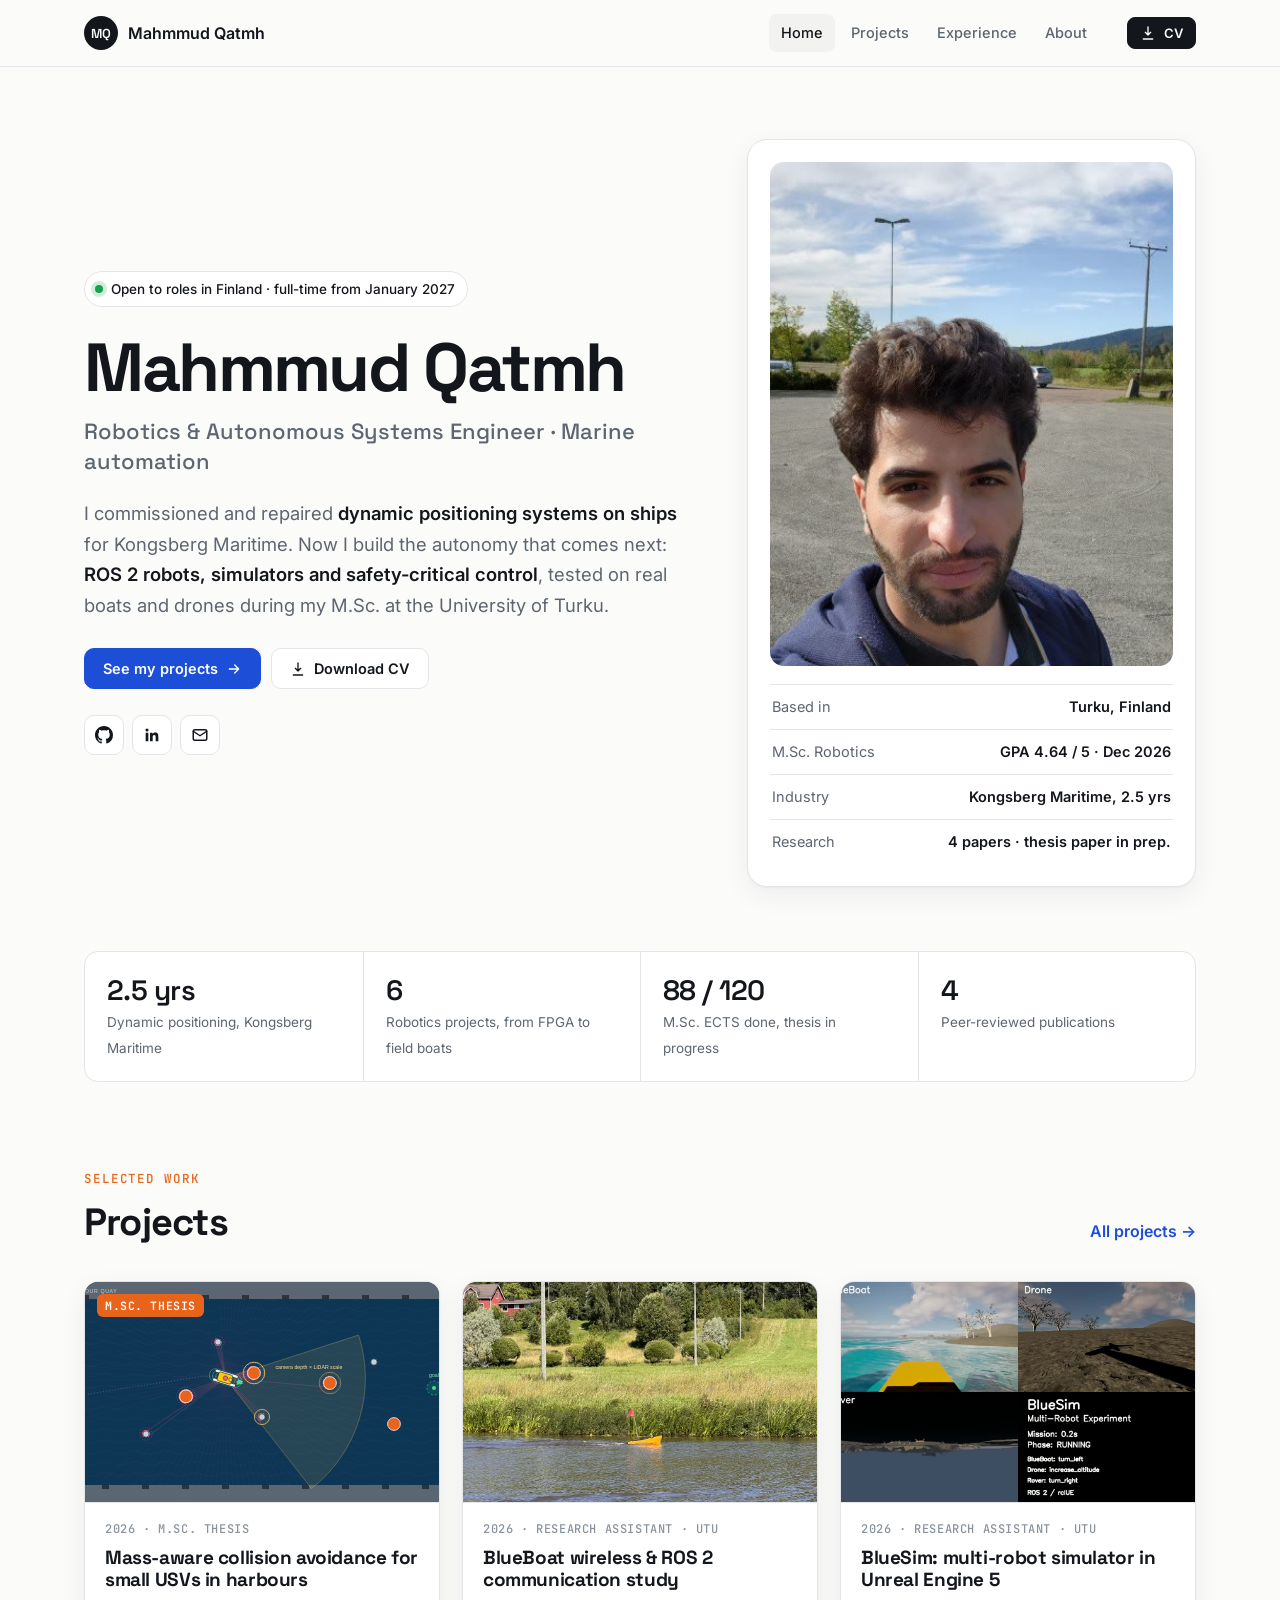
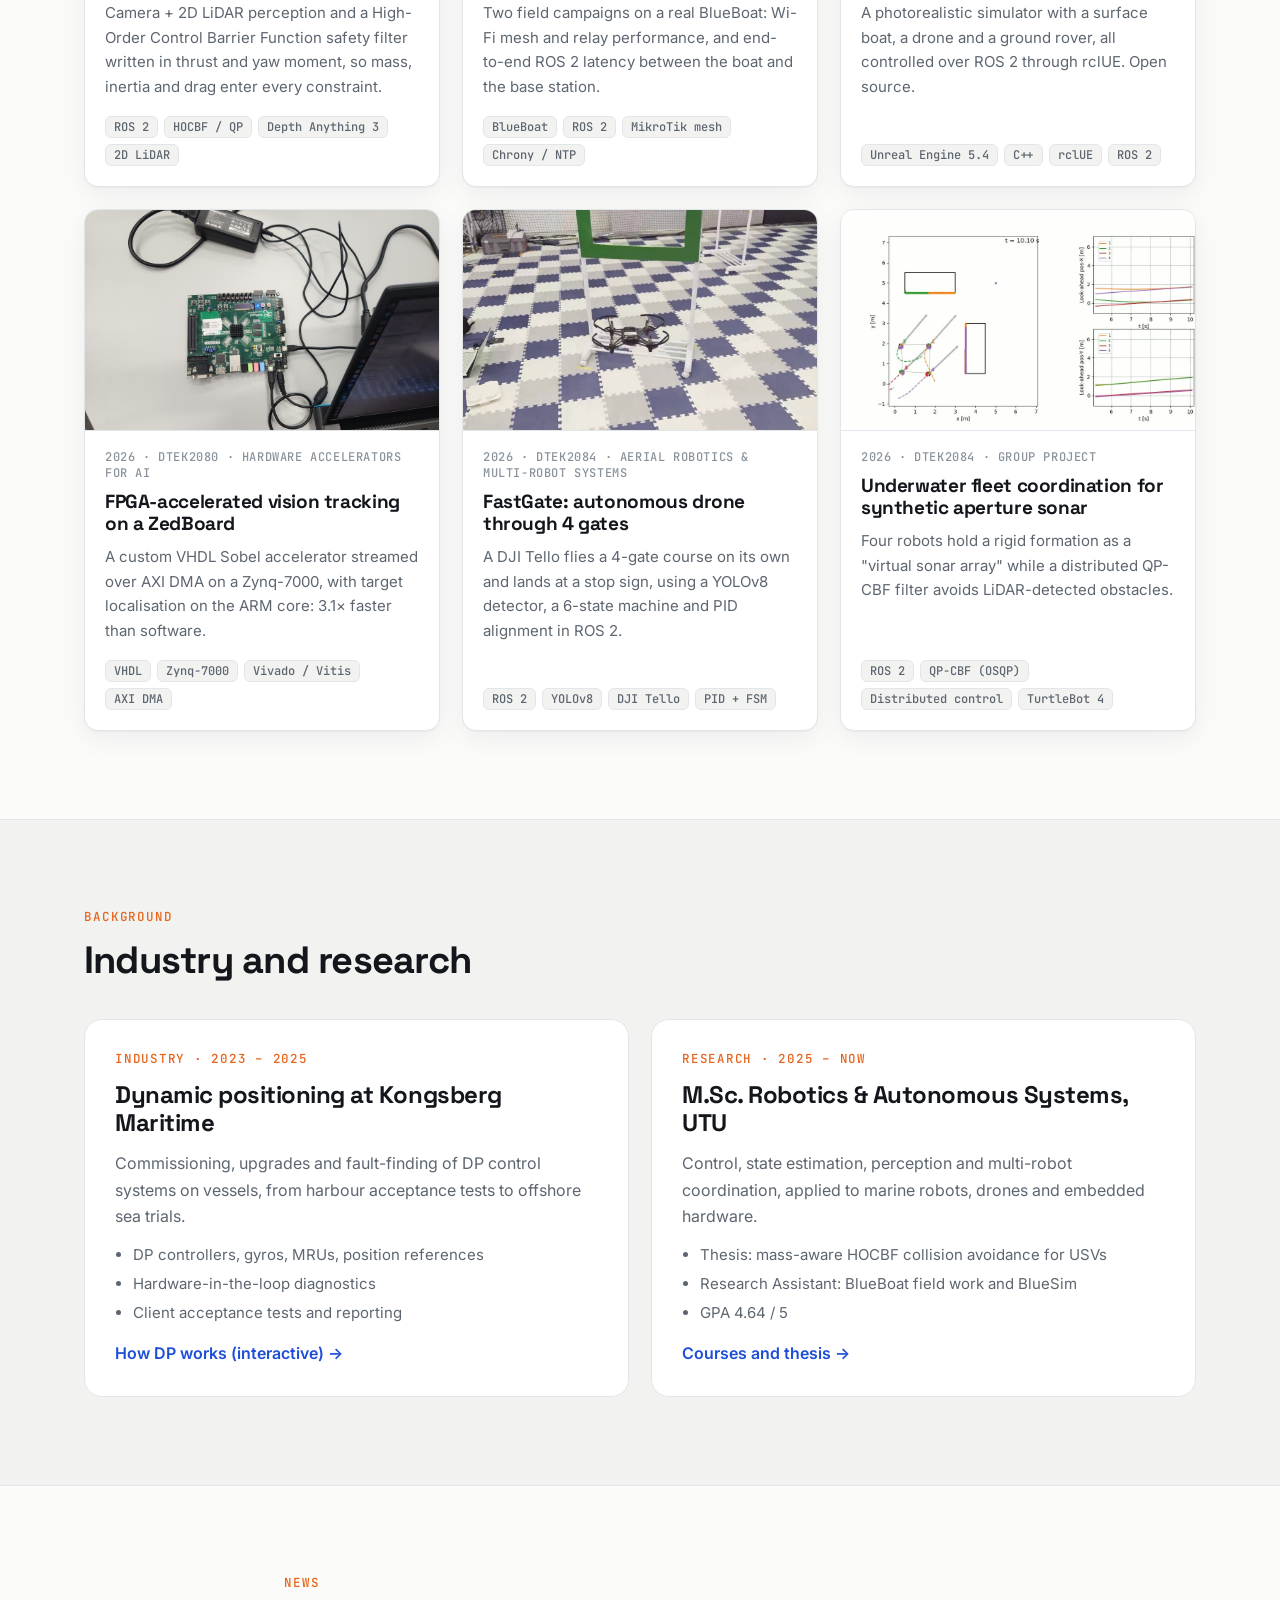
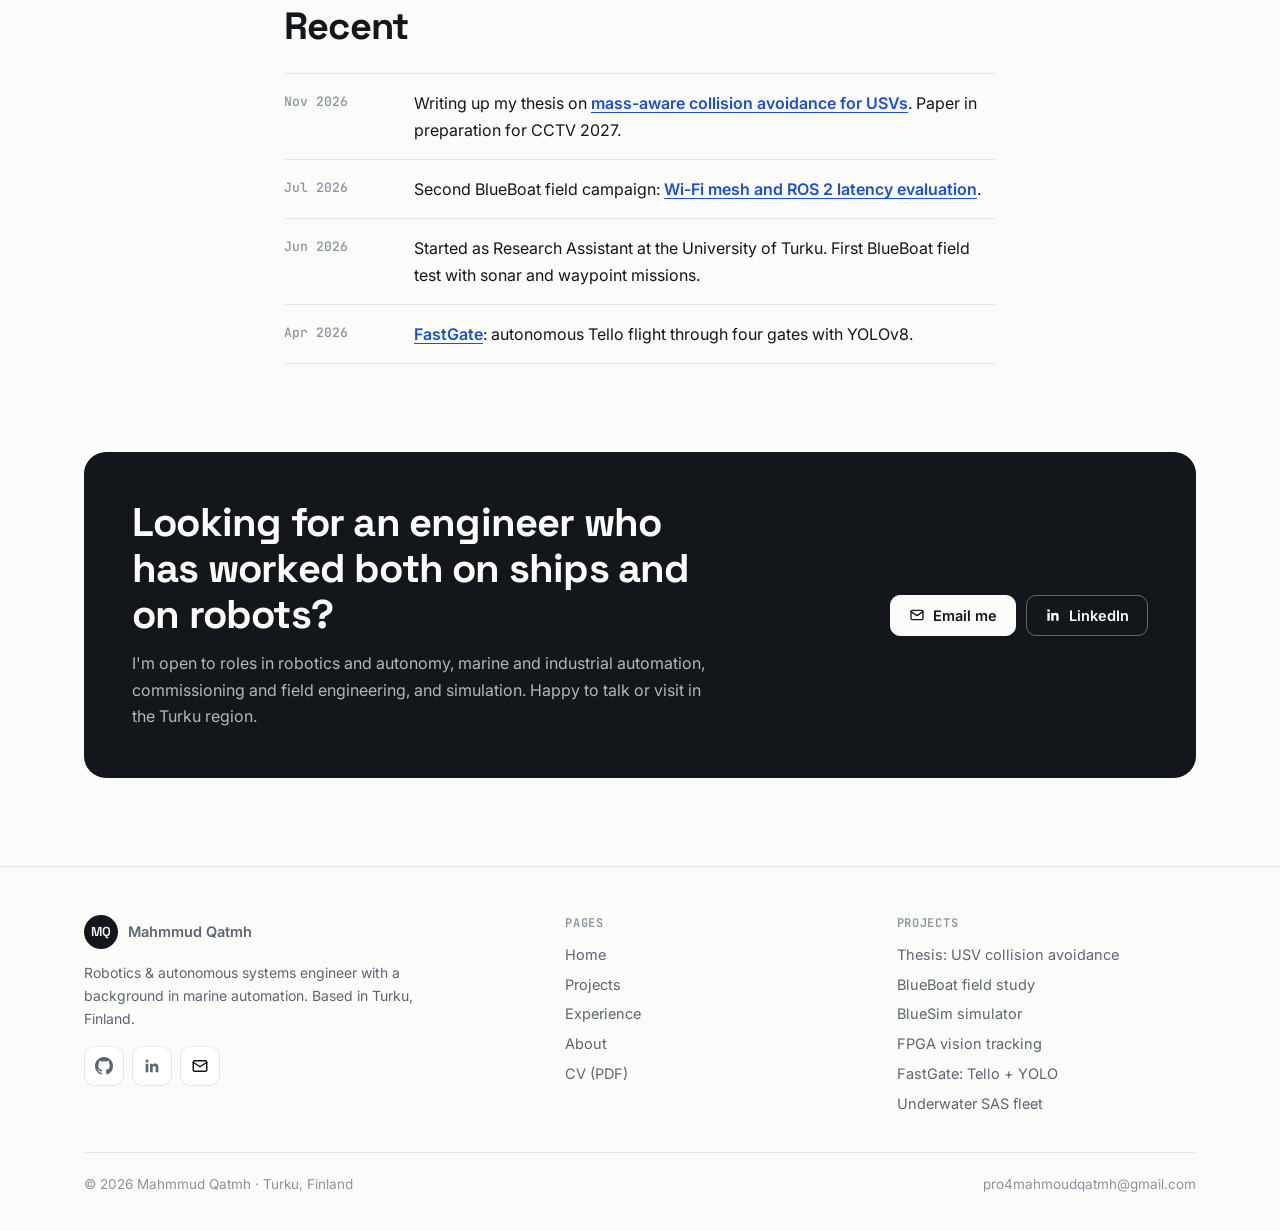
==== commit 9927fd24: "Use portrait photo on home page Co-Authored-By: Claude Opus 5.5 <noreply@anthropic.com>" ====
--- a/index.html
+++ b/index.html
@@ -14,7 +14,7 @@
 <link rel="preconnect" href="https://fonts.googleapis.com">
 <link rel="preconnect" href="https://fonts.gstatic.com" crossorigin>
 <link href="https://fonts.googleapis.com/css2?family=Inter:wght@400;500;600;700&family=JetBrains+Mono:wght@400;500;600&family=Space+Grotesk:wght@500;600;700&display=swap" rel="stylesheet">
-<link rel="stylesheet" href="styles.css?v=202611231419">
+<link rel="stylesheet" href="styles.css?v=202611231429">
 </head>
 <body>
 <a class="skip" href="#main">Skip to content</a>
@@ -47,8 +47,7 @@
       </div>
     </div>
     <div class="profile-card">
-      <!-- REPLACE with your photo: <img src="media/portrait.jpg" alt="Mahmmud Qatmh"> -->
-      <div class="portrait"><img src="media/blueboat-field.jpg" alt="The BlueBoat during a field test in Finland" style="object-position:50% 45%"><span class="portrait-cap">BlueBoat field test · Finland 2026</span></div>
+      <div class="portrait tall"><img src="media/portrait.jpg" alt="Mahmmud Qatmh" width="384" height="512"></div>
       <ul class="facts">
         <li><span>Based in</span><b>Turku, Finland</b></li>
         <li><span>M.Sc. Robotics</span><b>GPA 4.64 / 5 · Dec 2026</b></li>
@@ -187,6 +186,6 @@
     <div class="footer-bottom"><span>© 2026 Mahmmud Qatmh · Turku, Finland</span><span>pro4mahmoudqatmh@gmail.com</span></div>
   </div>
 </footer>
-<script src="main.js?v=202611231419"></script>
+<script src="main.js?v=202611231429"></script>
 </body>
 </html>
--- a/styles.css
+++ b/styles.css
@@ -116,6 +116,8 @@
 .profile-card { background: var(--surface); border: 1px solid var(--line); border-radius: 20px; padding: 22px; box-shadow: var(--shadow); }
 .portrait { aspect-ratio: 4/3; border-radius: 14px; overflow: hidden; background: linear-gradient(135deg, #0d3554, #1d4ed8 60%, #e8641b); display: grid; place-items: center; position: relative; }
 .portrait img, .portrait video { width: 100%; height: 100%; object-fit: cover; }
+.portrait.tall { aspect-ratio: 4/5; background: var(--bg-alt); }
+.portrait.tall img { object-position: 50% 30%; }
 .portrait .initials { font: 600 64px var(--display); color: #fff; letter-spacing: -.02em; }
 .portrait-cap { position: absolute; left: 10px; bottom: 10px; font: 500 11.5px var(--mono); color: #fff; background: rgba(0,0,0,.45); padding: 3px 8px; border-radius: 6px; }
 .facts { list-style: none; padding: 0; margin: 18px 0 0; display: grid; gap: 0; }
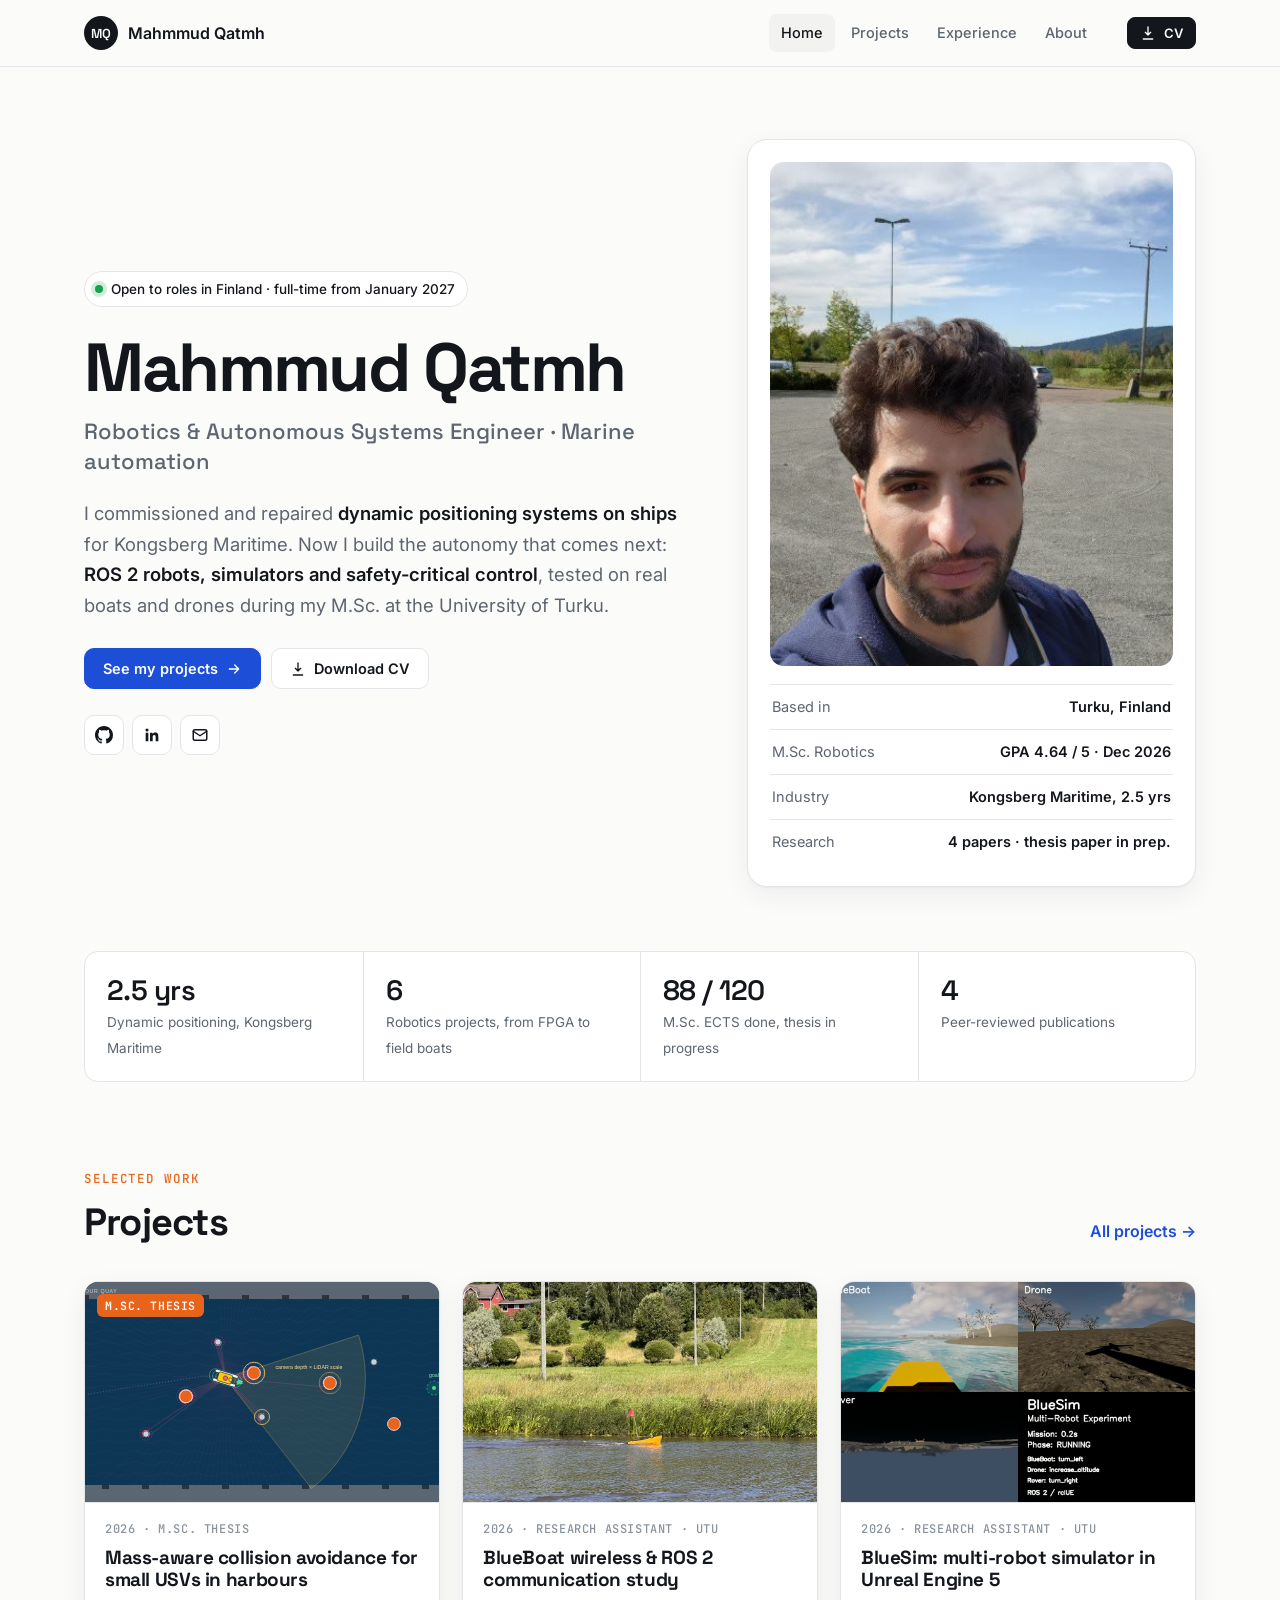
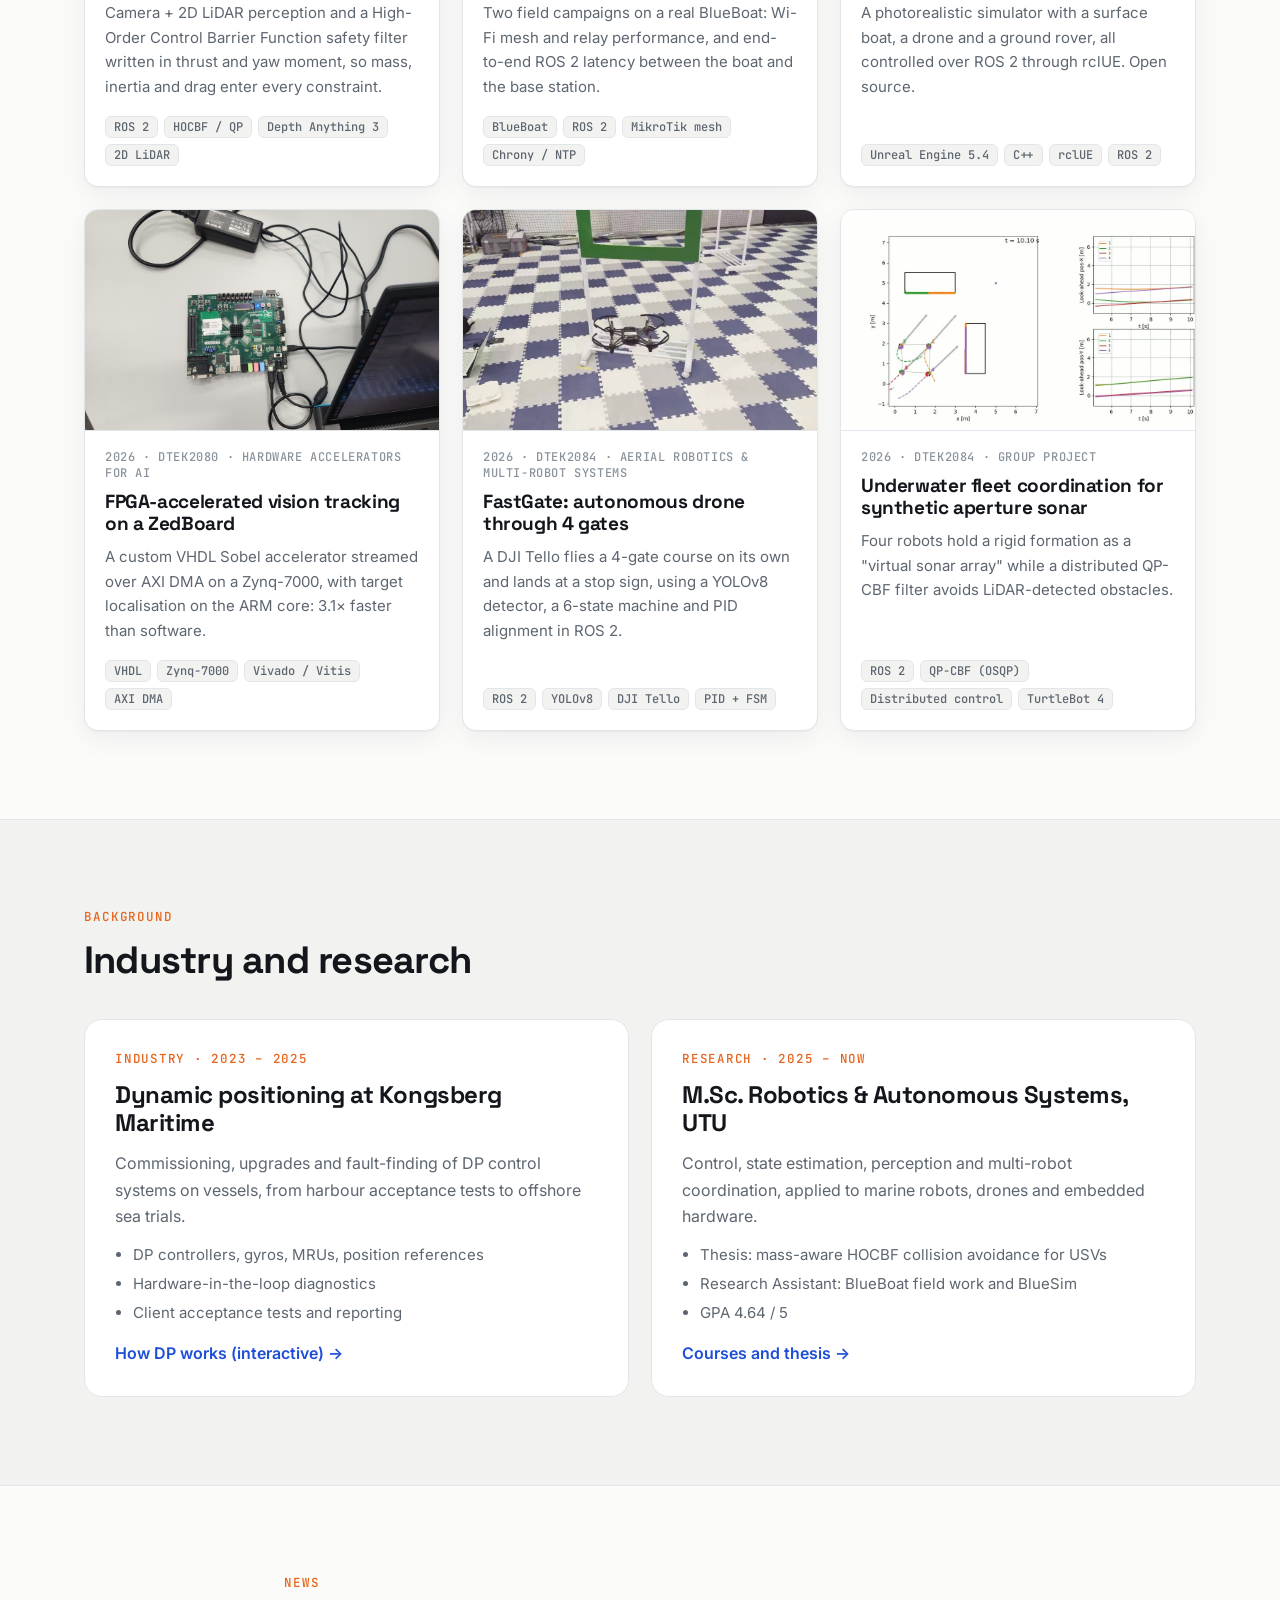
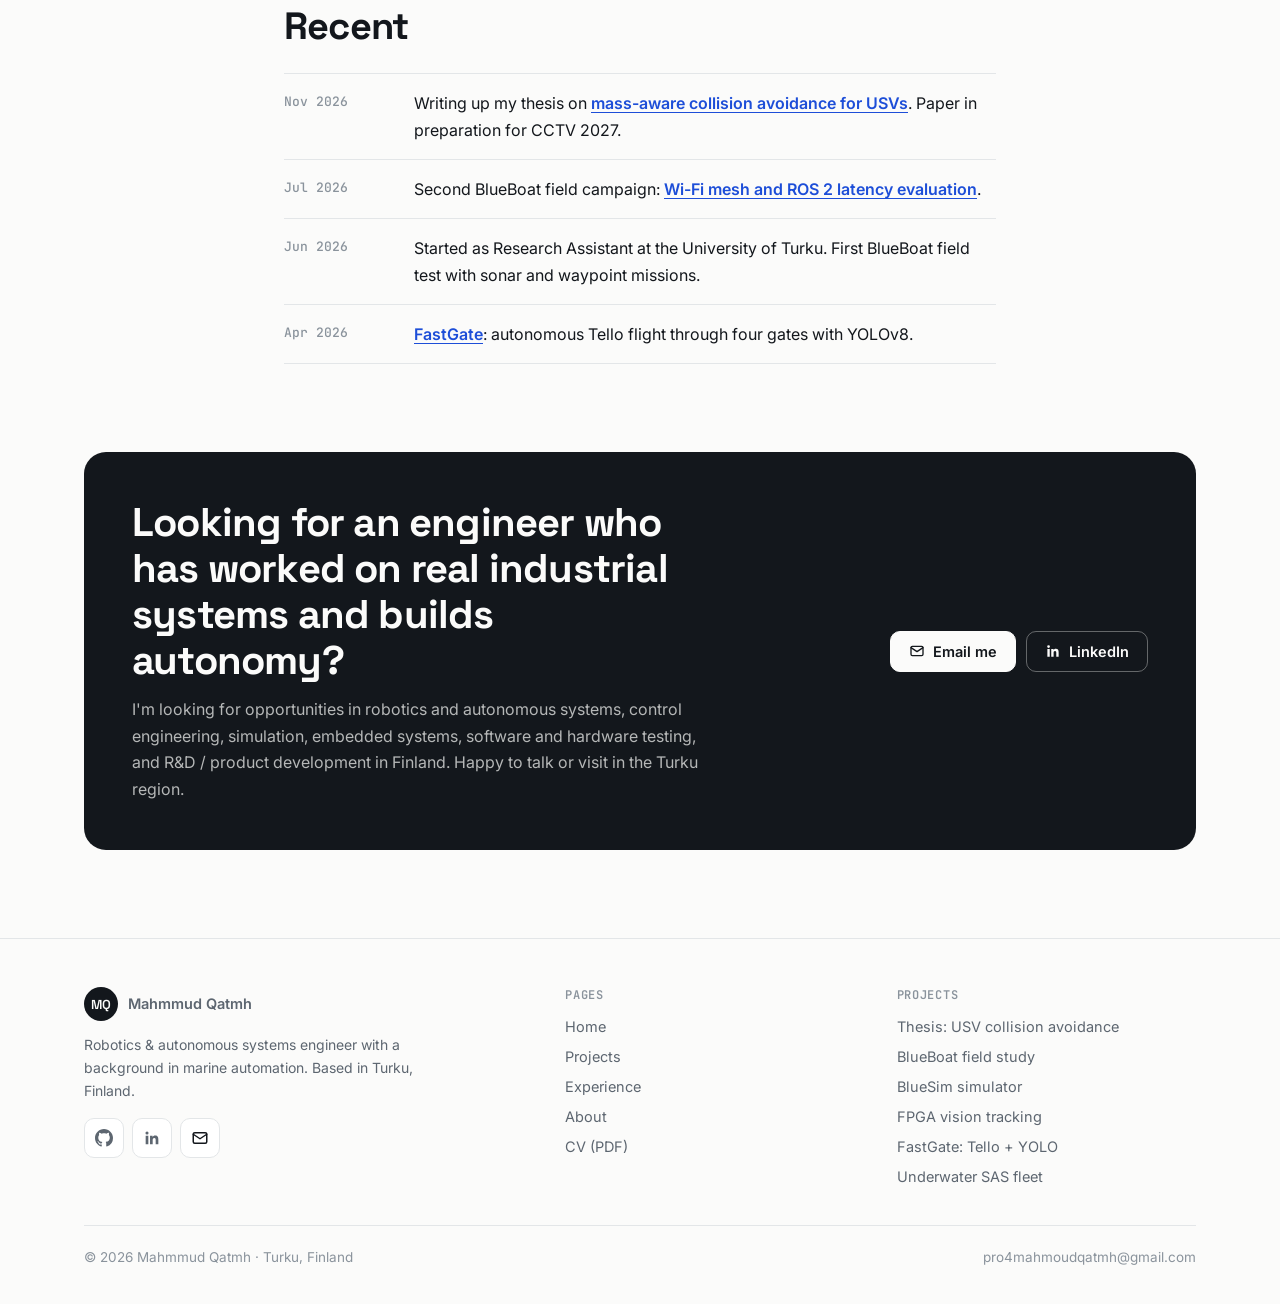
==== commit ae486c25: "Update career direction: robotics, control, simulation, embedded, testing, R&D Co-Authored-By: Claud" ====
--- a/index.html
+++ b/index.html
@@ -14,7 +14,7 @@
 <link rel="preconnect" href="https://fonts.googleapis.com">
 <link rel="preconnect" href="https://fonts.gstatic.com" crossorigin>
 <link href="https://fonts.googleapis.com/css2?family=Inter:wght@400;500;600;700&family=JetBrains+Mono:wght@400;500;600&family=Space+Grotesk:wght@500;600;700&display=swap" rel="stylesheet">
-<link rel="stylesheet" href="styles.css?v=202611231429">
+<link rel="stylesheet" href="styles.css?v=202611231529">
 </head>
 <body>
 <a class="skip" href="#main">Skip to content</a>
@@ -162,8 +162,8 @@
 
 <section class="wrap">
   <div class="cta reveal">
-    <div><h2>Looking for an engineer who has worked both on ships and on robots?</h2>
-      <p>I'm open to roles in robotics and autonomy, marine and industrial automation, commissioning and field engineering, and simulation. Happy to talk or visit in the Turku region.</p></div>
+    <div><h2>Looking for an engineer who has worked on real industrial systems and builds autonomy?</h2>
+      <p>I'm looking for opportunities in robotics and autonomous systems, control engineering, simulation, embedded systems, software and hardware testing, and R&amp;D / product development in Finland. Happy to talk or visit in the Turku region.</p></div>
     <div class="btn-row"><button class="btn" data-open-email><svg viewBox="0 0 24 24" fill="none" stroke="currentColor" stroke-width="2" stroke-linecap="round" stroke-linejoin="round" aria-hidden="true"><rect x="3" y="5" width="18" height="14" rx="2"/><path d="m3 7 9 6 9-6"/></svg>Email me</button><a class="btn btn-ghost" href="https://www.linkedin.com/in/mahmmud-qatmh" target="_blank" rel="noopener"><svg viewBox="0 0 24 24" fill="currentColor" aria-hidden="true"><path d="M20.45 20.45h-3.55v-5.57c0-1.33-.03-3.04-1.85-3.04-1.85 0-2.14 1.45-2.14 2.94v5.67H9.36V9h3.41v1.56h.05c.48-.9 1.64-1.85 3.37-1.85 3.6 0 4.27 2.37 4.27 5.46v6.28zM5.34 7.43a2.06 2.06 0 110-4.12 2.06 2.06 0 010 4.12zM7.12 20.45H3.56V9h3.56v11.45z"/></svg>LinkedIn</a></div>
   </div>
 </section>
@@ -186,6 +186,6 @@
     <div class="footer-bottom"><span>© 2026 Mahmmud Qatmh · Turku, Finland</span><span>pro4mahmoudqatmh@gmail.com</span></div>
   </div>
 </footer>
-<script src="main.js?v=202611231429"></script>
+<script src="main.js?v=202611231529"></script>
 </body>
 </html>
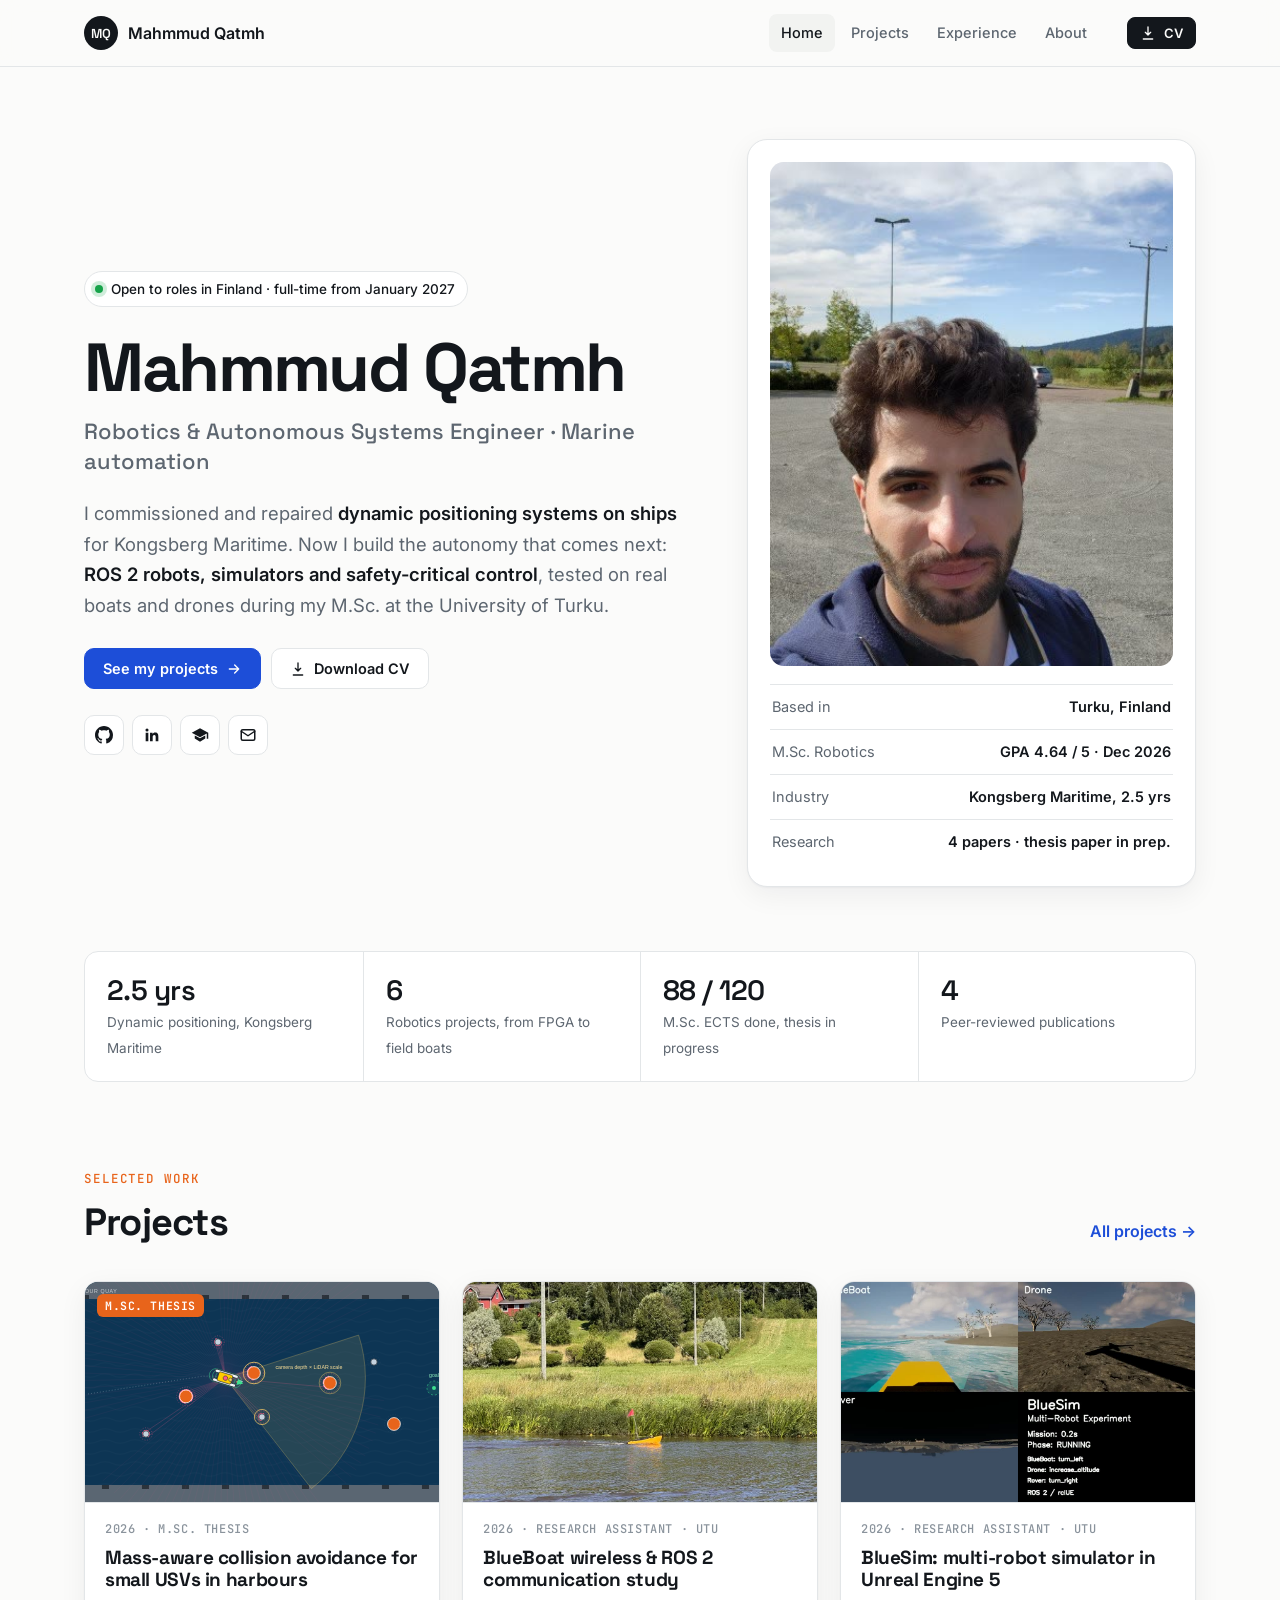
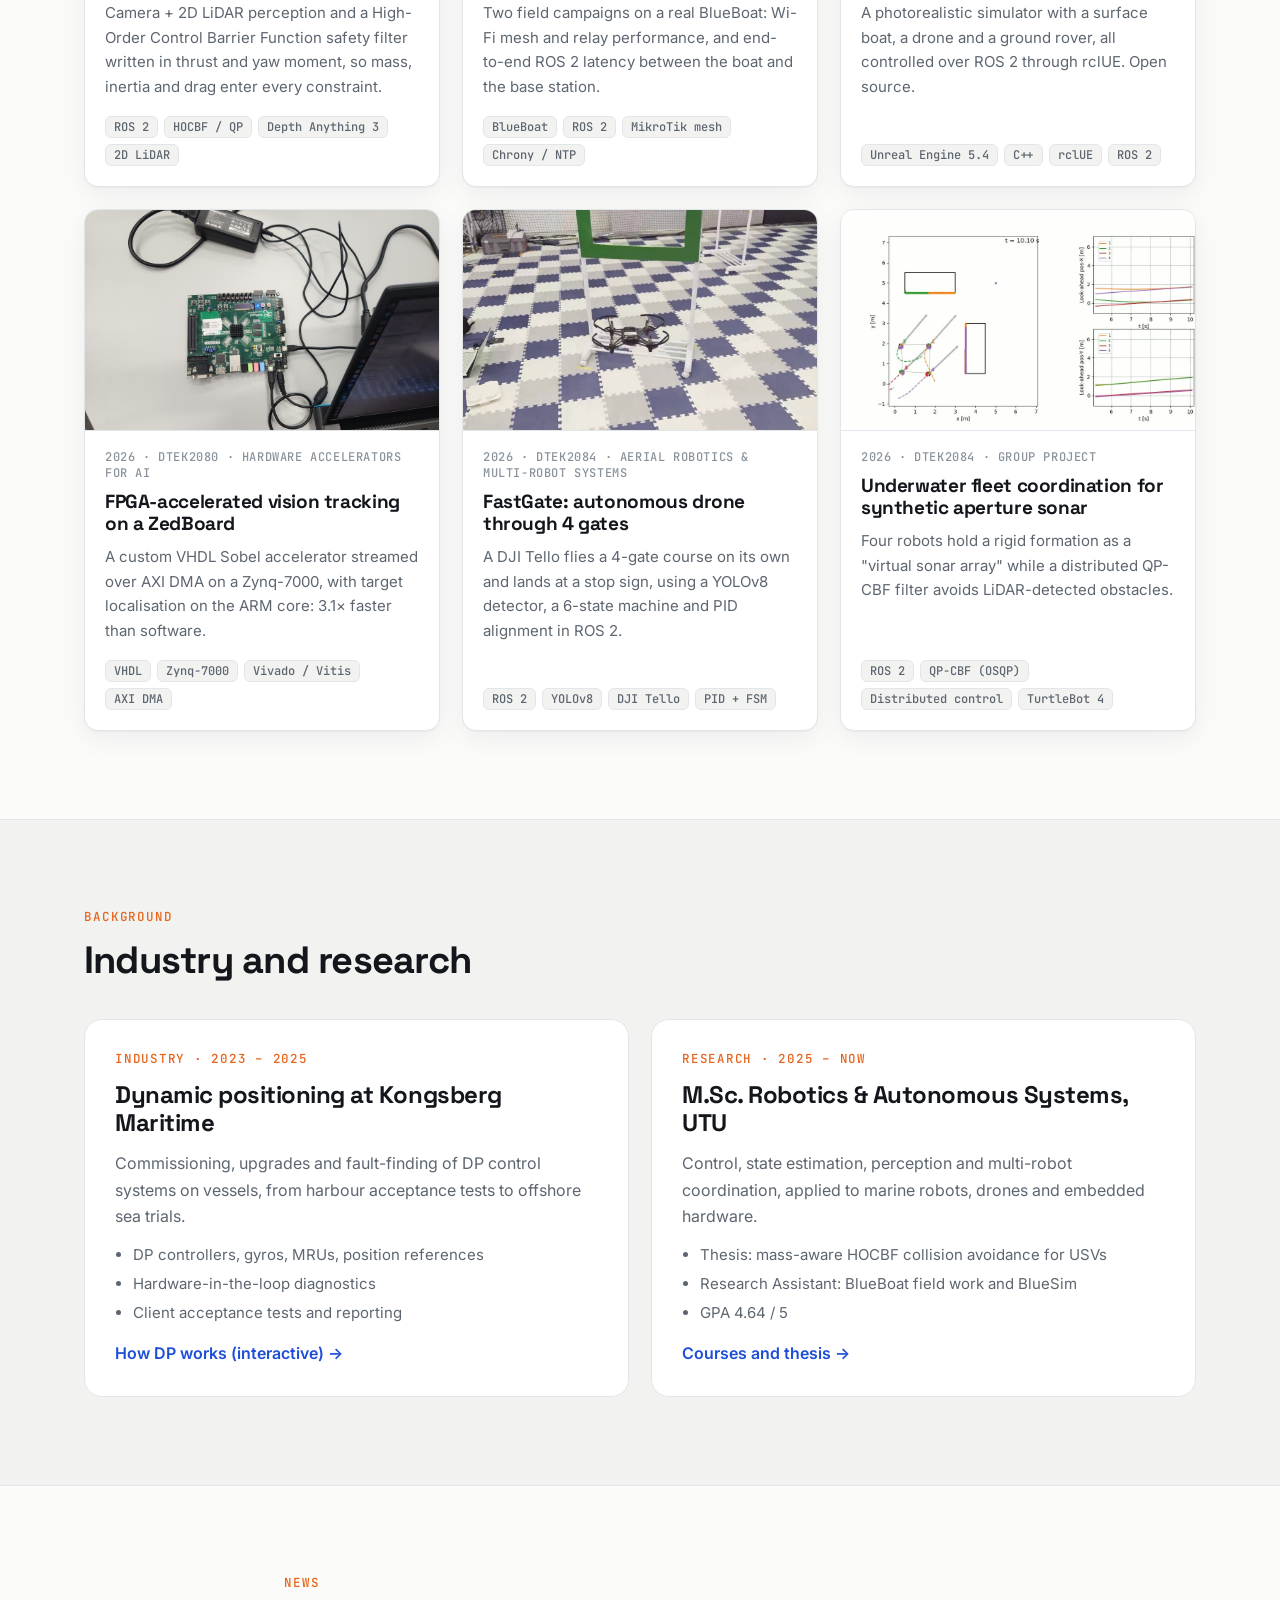
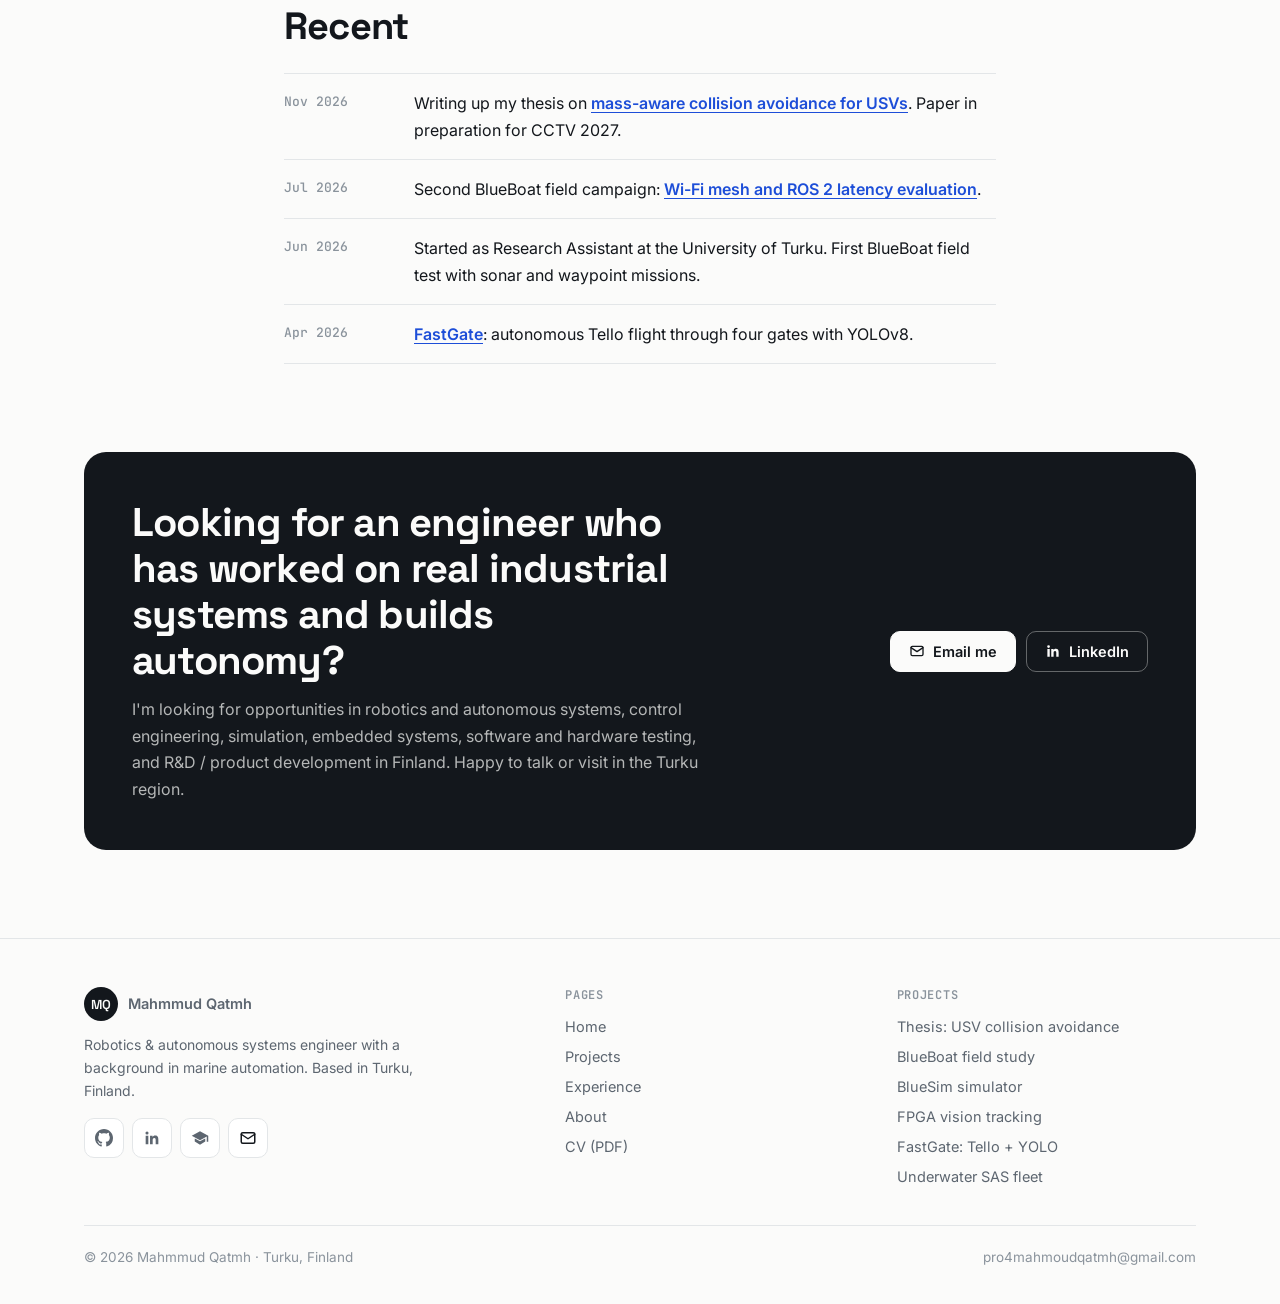
==== commit 29a0209c: "Fix email panel styling, LinkedIn URL; add phone panel, new CV, Google Scholar, publication links Co" ====
--- a/index.html
+++ b/index.html
@@ -14,7 +14,7 @@
 <link rel="preconnect" href="https://fonts.googleapis.com">
 <link rel="preconnect" href="https://fonts.gstatic.com" crossorigin>
 <link href="https://fonts.googleapis.com/css2?family=Inter:wght@400;500;600;700&family=JetBrains+Mono:wght@400;500;600&family=Space+Grotesk:wght@500;600;700&display=swap" rel="stylesheet">
-<link rel="stylesheet" href="styles.css?v=202611231529">
+<link rel="stylesheet" href="styles.css?v=202611240638">
 </head>
 <body>
 <a class="skip" href="#main">Skip to content</a>
@@ -42,7 +42,8 @@
       </div>
       <div class="icon-row">
         <a class="icon-btn" href="https://github.com/MahmmudQatmh" target="_blank" rel="noopener" aria-label="GitHub"><svg viewBox="0 0 16 16" fill="currentColor" aria-hidden="true"><path d="M8 0C3.58 0 0 3.58 0 8c0 3.54 2.29 6.53 5.47 7.59.4.07.55-.17.55-.38 0-.19-.01-.82-.01-1.49-2.01.37-2.53-.49-2.69-.94-.09-.23-.48-.94-.82-1.13-.28-.15-.68-.52-.01-.53.63-.01 1.08.58 1.23.82.72 1.21 1.87.87 2.33.66.07-.52.28-.87.51-1.07-1.78-.2-3.64-.89-3.64-3.95 0-.87.31-1.59.82-2.15-.08-.2-.36-1.02.08-2.12 0 0 .67-.21 2.2.82.64-.18 1.32-.27 2-.27.68 0 1.36.09 2 .27 1.53-1.04 2.2-.82 2.2-.82.44 1.1.16 1.92.08 2.12.51.56.82 1.27.82 2.15 0 3.07-1.87 3.75-3.65 3.95.29.25.54.73.54 1.48 0 1.07-.01 1.93-.01 2.2 0 .21.15.46.55.38A8.01 8.01 0 0016 8c0-4.42-3.58-8-8-8z"/></svg></a>
-        <a class="icon-btn" href="https://www.linkedin.com/in/mahmmud-qatmh" target="_blank" rel="noopener" aria-label="LinkedIn"><svg viewBox="0 0 24 24" fill="currentColor" aria-hidden="true"><path d="M20.45 20.45h-3.55v-5.57c0-1.33-.03-3.04-1.85-3.04-1.85 0-2.14 1.45-2.14 2.94v5.67H9.36V9h3.41v1.56h.05c.48-.9 1.64-1.85 3.37-1.85 3.6 0 4.27 2.37 4.27 5.46v6.28zM5.34 7.43a2.06 2.06 0 110-4.12 2.06 2.06 0 010 4.12zM7.12 20.45H3.56V9h3.56v11.45z"/></svg></a>
+        <a class="icon-btn" href="https://www.linkedin.com/in/mahmmud-qatmh-151688215/" target="_blank" rel="noopener" aria-label="LinkedIn"><svg viewBox="0 0 24 24" fill="currentColor" aria-hidden="true"><path d="M20.45 20.45h-3.55v-5.57c0-1.33-.03-3.04-1.85-3.04-1.85 0-2.14 1.45-2.14 2.94v5.67H9.36V9h3.41v1.56h.05c.48-.9 1.64-1.85 3.37-1.85 3.6 0 4.27 2.37 4.27 5.46v6.28zM5.34 7.43a2.06 2.06 0 110-4.12 2.06 2.06 0 010 4.12zM7.12 20.45H3.56V9h3.56v11.45z"/></svg></a>
+          <a class="icon-btn" href="https://scholar.google.com/citations?view_op=search_authors&mauthors=Mahmmud+Qatmh" target="_blank" rel="noopener" aria-label="Google Scholar"><svg viewBox="0 0 24 24" fill="currentColor" aria-hidden="true"><path d="M12 3 1 9l11 6 9-4.91V17h2V9L12 3zm-6.82 9.5L5 13.18v3.64L12 21l7-4.18v-3.64l-.18-.68L12 16.27 5.18 12.5z"/></svg></a>
         <button class="icon-btn" data-open-email aria-label="Email"><svg viewBox="0 0 24 24" fill="none" stroke="currentColor" stroke-width="2" stroke-linecap="round" stroke-linejoin="round" aria-hidden="true"><rect x="3" y="5" width="18" height="14" rx="2"/><path d="m3 7 9 6 9-6"/></svg></button>
       </div>
     </div>
@@ -164,7 +165,7 @@
   <div class="cta reveal">
     <div><h2>Looking for an engineer who has worked on real industrial systems and builds autonomy?</h2>
       <p>I'm looking for opportunities in robotics and autonomous systems, control engineering, simulation, embedded systems, software and hardware testing, and R&amp;D / product development in Finland. Happy to talk or visit in the Turku region.</p></div>
-    <div class="btn-row"><button class="btn" data-open-email><svg viewBox="0 0 24 24" fill="none" stroke="currentColor" stroke-width="2" stroke-linecap="round" stroke-linejoin="round" aria-hidden="true"><rect x="3" y="5" width="18" height="14" rx="2"/><path d="m3 7 9 6 9-6"/></svg>Email me</button><a class="btn btn-ghost" href="https://www.linkedin.com/in/mahmmud-qatmh" target="_blank" rel="noopener"><svg viewBox="0 0 24 24" fill="currentColor" aria-hidden="true"><path d="M20.45 20.45h-3.55v-5.57c0-1.33-.03-3.04-1.85-3.04-1.85 0-2.14 1.45-2.14 2.94v5.67H9.36V9h3.41v1.56h.05c.48-.9 1.64-1.85 3.37-1.85 3.6 0 4.27 2.37 4.27 5.46v6.28zM5.34 7.43a2.06 2.06 0 110-4.12 2.06 2.06 0 010 4.12zM7.12 20.45H3.56V9h3.56v11.45z"/></svg>LinkedIn</a></div>
+    <div class="btn-row"><button class="btn" data-open-email><svg viewBox="0 0 24 24" fill="none" stroke="currentColor" stroke-width="2" stroke-linecap="round" stroke-linejoin="round" aria-hidden="true"><rect x="3" y="5" width="18" height="14" rx="2"/><path d="m3 7 9 6 9-6"/></svg>Email me</button><a class="btn btn-ghost" href="https://www.linkedin.com/in/mahmmud-qatmh-151688215/" target="_blank" rel="noopener"><svg viewBox="0 0 24 24" fill="currentColor" aria-hidden="true"><path d="M20.45 20.45h-3.55v-5.57c0-1.33-.03-3.04-1.85-3.04-1.85 0-2.14 1.45-2.14 2.94v5.67H9.36V9h3.41v1.56h.05c.48-.9 1.64-1.85 3.37-1.85 3.6 0 4.27 2.37 4.27 5.46v6.28zM5.34 7.43a2.06 2.06 0 110-4.12 2.06 2.06 0 010 4.12zM7.12 20.45H3.56V9h3.56v11.45z"/></svg>LinkedIn</a></div>
   </div>
 </section>
 </main>
@@ -176,7 +177,8 @@
         <p class="muted small" style="max-width:340px;margin-top:12px">Robotics &amp; autonomous systems engineer with a background in marine automation. Based in Turku, Finland.</p>
         <div class="icon-row mt-s">
           <a class="icon-btn" href="https://github.com/MahmmudQatmh" target="_blank" rel="noopener" aria-label="GitHub"><svg viewBox="0 0 16 16" fill="currentColor" aria-hidden="true"><path d="M8 0C3.58 0 0 3.58 0 8c0 3.54 2.29 6.53 5.47 7.59.4.07.55-.17.55-.38 0-.19-.01-.82-.01-1.49-2.01.37-2.53-.49-2.69-.94-.09-.23-.48-.94-.82-1.13-.28-.15-.68-.52-.01-.53.63-.01 1.08.58 1.23.82.72 1.21 1.87.87 2.33.66.07-.52.28-.87.51-1.07-1.78-.2-3.64-.89-3.64-3.95 0-.87.31-1.59.82-2.15-.08-.2-.36-1.02.08-2.12 0 0 .67-.21 2.2.82.64-.18 1.32-.27 2-.27.68 0 1.36.09 2 .27 1.53-1.04 2.2-.82 2.2-.82.44 1.1.16 1.92.08 2.12.51.56.82 1.27.82 2.15 0 3.07-1.87 3.75-3.65 3.95.29.25.54.73.54 1.48 0 1.07-.01 1.93-.01 2.2 0 .21.15.46.55.38A8.01 8.01 0 0016 8c0-4.42-3.58-8-8-8z"/></svg></a>
-          <a class="icon-btn" href="https://www.linkedin.com/in/mahmmud-qatmh" target="_blank" rel="noopener" aria-label="LinkedIn"><svg viewBox="0 0 24 24" fill="currentColor" aria-hidden="true"><path d="M20.45 20.45h-3.55v-5.57c0-1.33-.03-3.04-1.85-3.04-1.85 0-2.14 1.45-2.14 2.94v5.67H9.36V9h3.41v1.56h.05c.48-.9 1.64-1.85 3.37-1.85 3.6 0 4.27 2.37 4.27 5.46v6.28zM5.34 7.43a2.06 2.06 0 110-4.12 2.06 2.06 0 010 4.12zM7.12 20.45H3.56V9h3.56v11.45z"/></svg></a>
+          <a class="icon-btn" href="https://www.linkedin.com/in/mahmmud-qatmh-151688215/" target="_blank" rel="noopener" aria-label="LinkedIn"><svg viewBox="0 0 24 24" fill="currentColor" aria-hidden="true"><path d="M20.45 20.45h-3.55v-5.57c0-1.33-.03-3.04-1.85-3.04-1.85 0-2.14 1.45-2.14 2.94v5.67H9.36V9h3.41v1.56h.05c.48-.9 1.64-1.85 3.37-1.85 3.6 0 4.27 2.37 4.27 5.46v6.28zM5.34 7.43a2.06 2.06 0 110-4.12 2.06 2.06 0 010 4.12zM7.12 20.45H3.56V9h3.56v11.45z"/></svg></a>
+          <a class="icon-btn" href="https://scholar.google.com/citations?view_op=search_authors&mauthors=Mahmmud+Qatmh" target="_blank" rel="noopener" aria-label="Google Scholar"><svg viewBox="0 0 24 24" fill="currentColor" aria-hidden="true"><path d="M12 3 1 9l11 6 9-4.91V17h2V9L12 3zm-6.82 9.5L5 13.18v3.64L12 21l7-4.18v-3.64l-.18-.68L12 16.27 5.18 12.5z"/></svg></a>
           <button class="icon-btn" data-open-email aria-label="Email"><svg viewBox="0 0 24 24" fill="none" stroke="currentColor" stroke-width="2" stroke-linecap="round" stroke-linejoin="round" aria-hidden="true"><rect x="3" y="5" width="18" height="14" rx="2"/><path d="m3 7 9 6 9-6"/></svg></button>
         </div>
       </div>
@@ -186,6 +188,6 @@
     <div class="footer-bottom"><span>© 2026 Mahmmud Qatmh · Turku, Finland</span><span>pro4mahmoudqatmh@gmail.com</span></div>
   </div>
 </footer>
-<script src="main.js?v=202611231529"></script>
+<script src="main.js?v=202611240638"></script>
 </body>
 </html>
--- a/styles.css
+++ b/styles.css
@@ -323,3 +323,17 @@
   .reveal { opacity: 1; transform: none; transition: none; }
   .pcard, .pcard .thumb img, .btn { transition: none; }
 }
+
+/* ---------- contact dialogs (email / phone) ---------- */
+.contact-dialog { border: 1px solid var(--line); border-radius: 18px; padding: 28px 28px 22px; width: min(500px, calc(100vw - 32px)); background: var(--surface); color: var(--text); box-shadow: 0 24px 70px rgba(0,0,0,.28); }
+.contact-dialog::backdrop { background: rgba(8, 12, 18, .55); backdrop-filter: blur(3px); }
+.contact-dialog h2 { font-size: 22px; margin: 0 0 6px; }
+.contact-dialog .sub { color: var(--muted); font-size: 14.5px; margin: 0 0 18px; }
+.dialog-close { position: absolute; top: 14px; right: 14px; width: 34px; height: 34px; border-radius: 8px; border: 1px solid var(--line); background: var(--surface); color: var(--muted); font-size: 20px; line-height: 1; cursor: pointer; display: grid; place-items: center; }
+.dialog-close:hover { color: var(--text); border-color: var(--faint); }
+.contact-row { display: grid; gap: 10px; padding: 16px; border: 1px solid var(--line); border-radius: 12px; background: var(--bg); }
+.contact-row + .contact-row { margin-top: 10px; }
+.contact-label { font: 600 11.5px var(--mono); text-transform: uppercase; letter-spacing: .06em; color: var(--faint); }
+.contact-value { font-size: 17px; font-weight: 600; overflow-wrap: anywhere; }
+.contact-actions { display: flex; flex-wrap: wrap; gap: 8px; }
+.copy-status { min-height: 1.4em; margin: 12px 0 0; font-size: 13.5px; color: var(--ok); }
